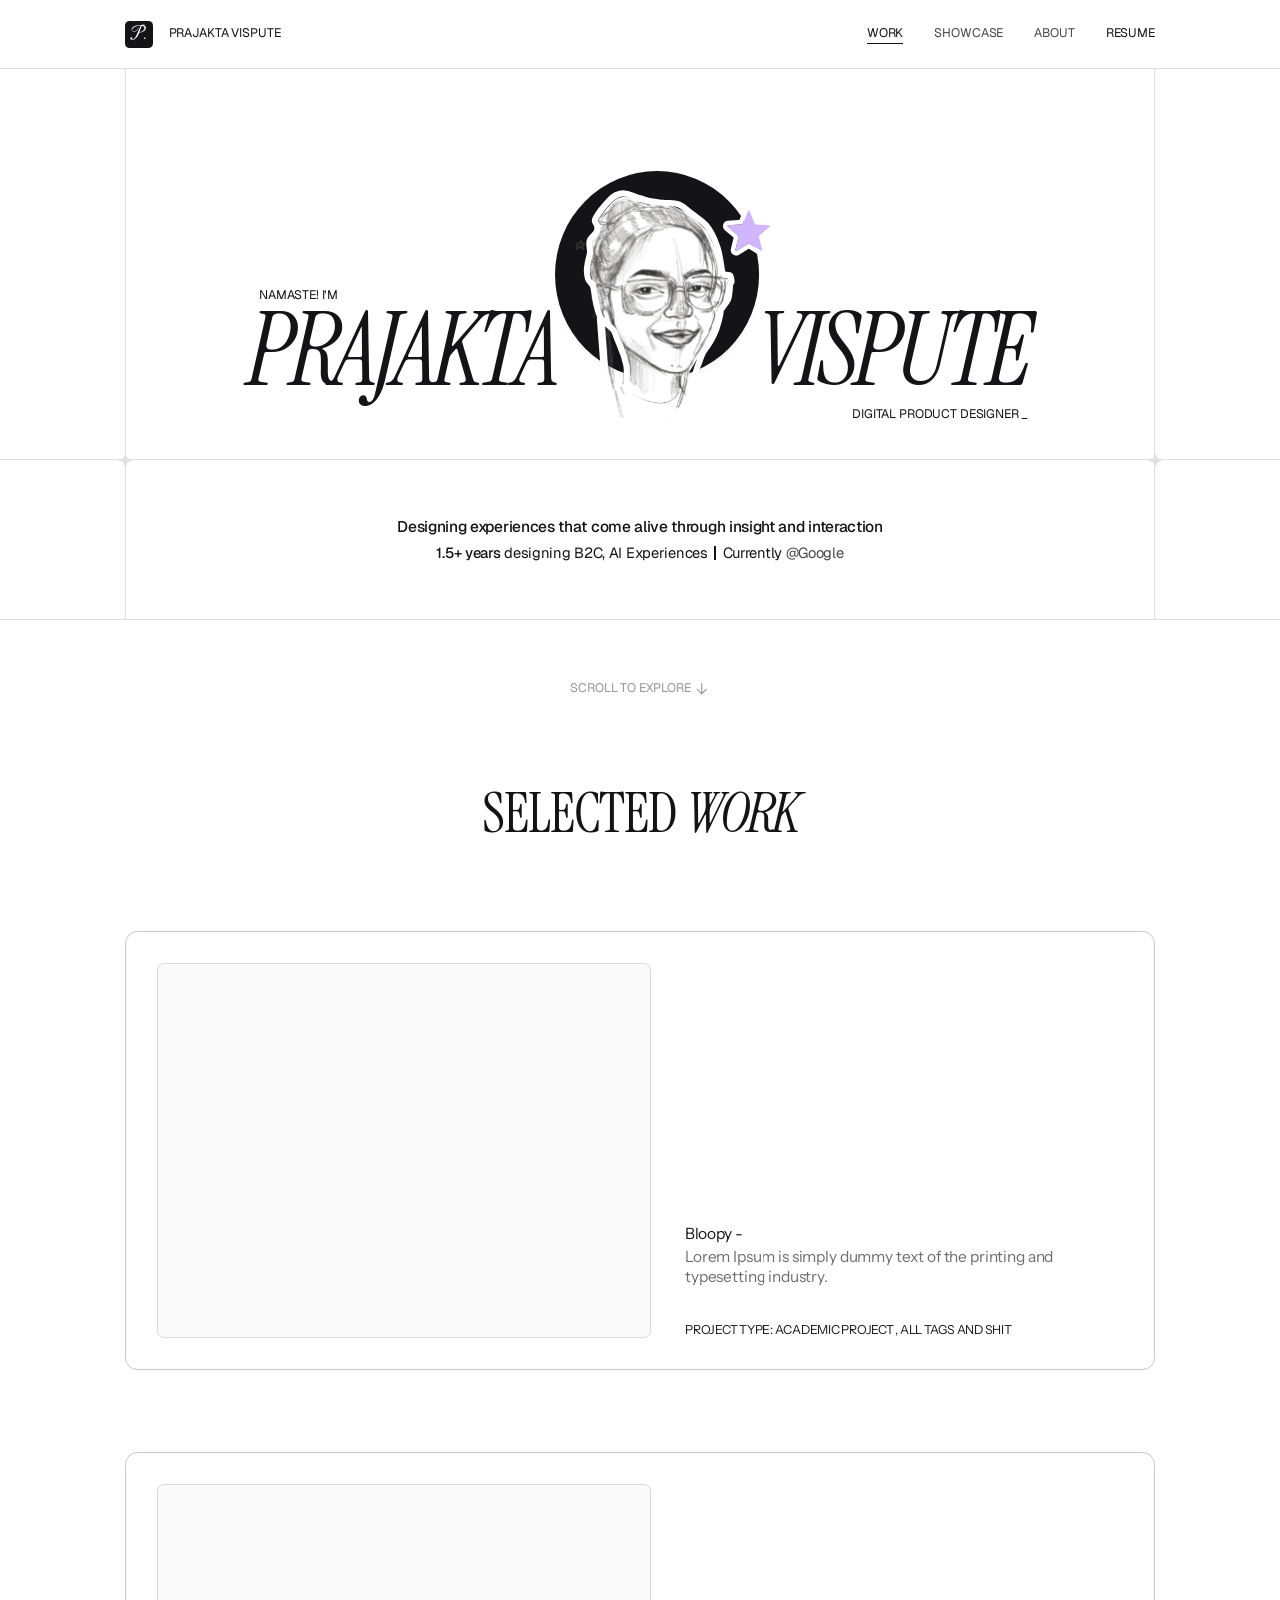
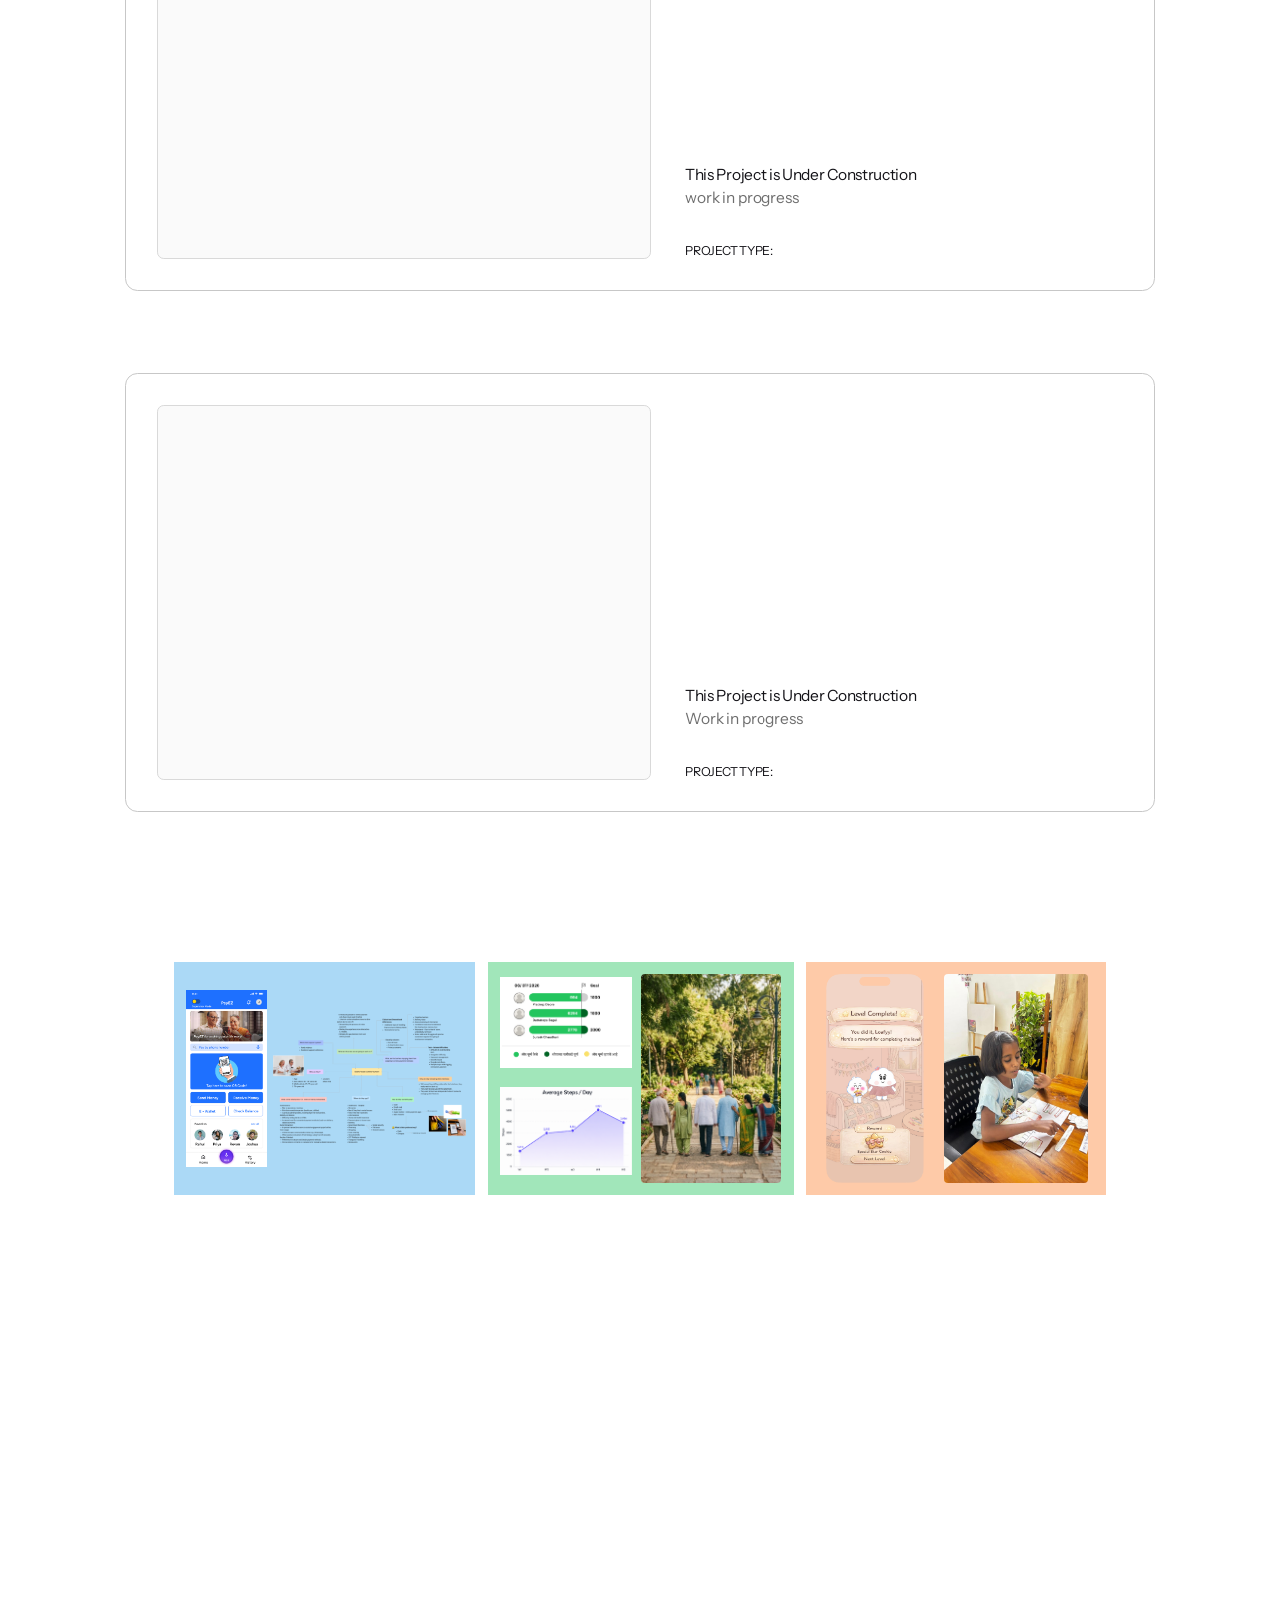
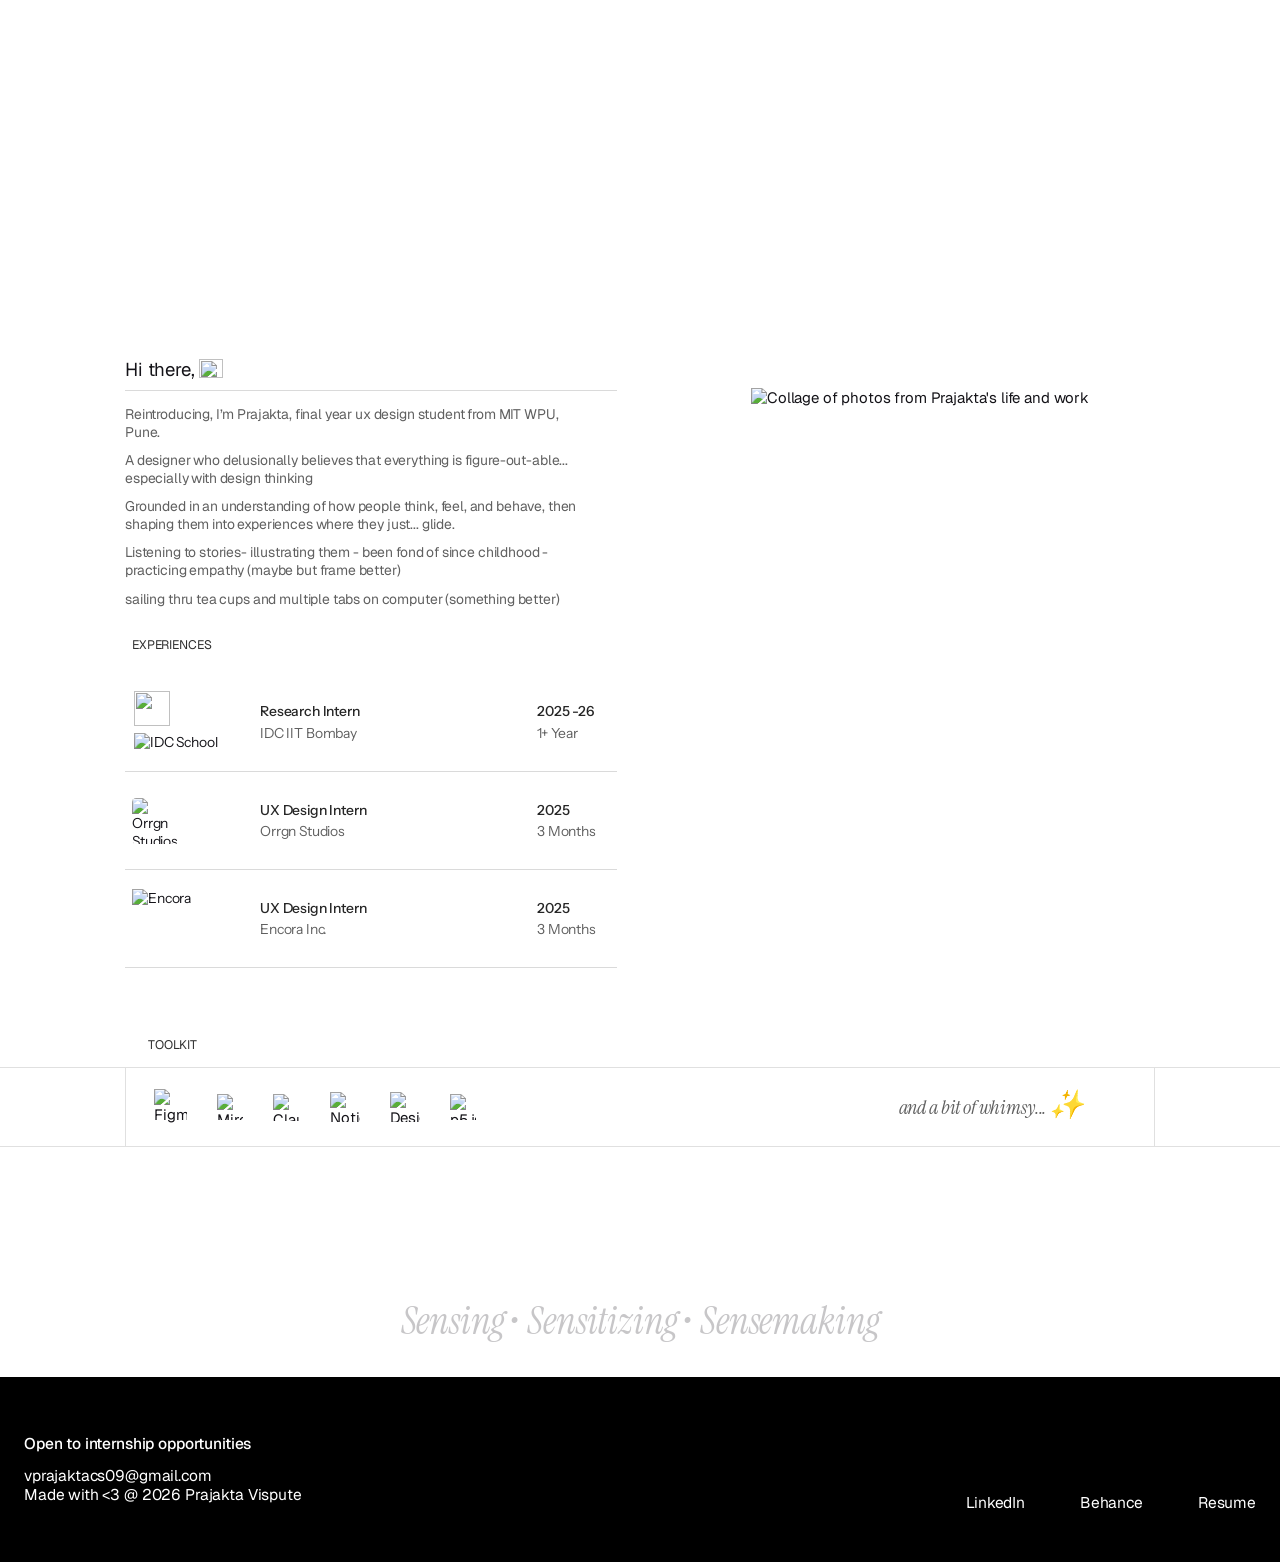
==== index.html @ 864d3bbc "Initial commit: portfolio site Co-Authored-By: Claude Opus 5.5 <noreply@anthropic.com>" ====
<!DOCTYPE html>
<html lang="en">
<head>
  <meta charset="UTF-8" />
  <meta name="viewport" content="width=device-width, initial-scale=1" />
  <title>Prajakta Vispute — Digital Product Designer</title>
  <meta name="description" content="Prajakta Vispute — digital product designer. Designing experiences that come alive through insight and interaction." />
  <link rel="preconnect" href="https://fonts.googleapis.com" />
  <link rel="preconnect" href="https://fonts.gstatic.com" crossorigin />
  <link href="https://fonts.googleapis.com/css2?family=Carattere&family=Geist:wght@400;500&family=Instrument+Sans:wght@400;500&family=Instrument+Serif:ital@0;1&family=Inter:wght@700&family=Newsreader:ital,wght@1,300&family=Outfit:wght@500&display=swap" rel="stylesheet" />
  <link rel="stylesheet" href="css/styles.css" />
</head>
<body>

  <!-- ========== NAVIGATION ========== -->
  <header class="nav">
    <div class="container nav__inner">
      <a href="#top" class="brand" aria-label="Prajakta Vispute — home">
        <span class="brand__logo">P.</span>
        <span class="brand__name">Prajakta Vispute</span>
      </a>
      <nav class="nav__links" aria-label="Primary">
        <a href="#work" class="nav__link is-active">Work</a>
        <a href="#showcase" class="nav__link">Showcase</a>
        <a href="#about" class="nav__link">About</a>
        <a href="https://drive.google.com/drive/folders/1hAsbrjrW87Lb0qt52RB3qjIFTZk93kbB" class="nav__link nav__link--strong" target="_blank" rel="noopener">Resume</a>
      </nav>
    </div>
  </header>

  <main id="top">

    <!-- ========== HERO ========== -->
    <section class="hero">
      <!-- Hover-to-paint side panels (flower pattern + pencil cursor) -->
      <svg class="svg-defs" width="0" height="0" aria-hidden="true" focusable="false">
        <defs>
          <pattern id="flower-pattern" width="92" height="120" patternUnits="userSpaceOnUse">
            <image href="assets/prajakta-flower.svg" x="20" y="4" width="52" height="52" />
            <image href="assets/prajakta-flower.svg" x="-26" y="64" width="52" height="52" />
            <image href="assets/prajakta-flower.svg" x="66" y="64" width="52" height="52" />
          </pattern>
        </defs>
      </svg>
      <div class="hero__side hero__side--l" aria-hidden="true"><span class="hero__fill"><svg class="hero__pattern"><rect width="100%" height="100%" fill="url(#flower-pattern)" /></svg></span></div>
      <div class="hero__side hero__side--r" aria-hidden="true"><span class="hero__fill"><svg class="hero__pattern"><rect width="100%" height="100%" fill="url(#flower-pattern)" /></svg></span></div>
      <div class="pencil-cursor" aria-hidden="true">
        <svg width="16" height="16" viewBox="0 0 24 24" fill="none" stroke="#fff" stroke-width="2" stroke-linecap="round" stroke-linejoin="round"><path d="M17 3a2.85 2.85 0 1 1 4 4L7.5 20.5 2 22l1.5-5.5Z"/><path d="m15 5 4 4"/></svg>
      </div>

      <div class="container hero__frame">
        <div class="hero__art" aria-label="Namaste! I'm Prajakta Vispute, Digital Product Designer">
          <p class="hero__hello">Namaste! I’m</p>
          <h1 class="hero__name hero__name--first">Prajakta</h1>
          <img class="hero__portrait" src="assets/Prajakta.svg" alt="Illustrated portrait of Prajakta" width="294" height="338" />
          <span class="hero__name hero__name--last" aria-hidden="true">Vispute</span>
          <p class="hero__role">Digital Product Designer <span class="caret">_</span></p>
        </div>
      </div>

      <div class="hero__band">
        <svg class="sparkle sparkle--l" width="15" height="15" viewBox="0 0 15 15" aria-hidden="true"><path d="M7.3526 0L9.43223 5.27297L14.7052 7.3526L9.43223 9.43223L7.3526 14.7052L5.27297 9.43223L0 7.3526L5.27297 5.27297L7.3526 0Z" fill="#E0E0E0"/></svg>
        <svg class="sparkle sparkle--r" width="15" height="15" viewBox="0 0 15 15" aria-hidden="true"><path d="M7.3526 0L9.43223 5.27297L14.7052 7.3526L9.43223 9.43223L7.3526 14.7052L5.27297 9.43223L0 7.3526L5.27297 5.27297L7.3526 0Z" fill="#E0E0E0"/></svg>
        <div class="container hero__band-inner">
          <p class="hero__tagline">Designing experiences that come alive through insight and interaction</p>
          <p class="hero__meta"><strong>1.5+ years</strong> designing B2C, AI Experiences <span class="hero__bar" aria-hidden="true"></span> Currently <span class="muted">@Google</span></p>
        </div>
      </div>

      <a href="#work" class="scroll-pill">
        Scroll to explore
        <svg width="16" height="16" viewBox="0 0 16 16" fill="none" aria-hidden="true"><path d="M7.73985 2.57989V12.8993M12.2546 8.38458L7.73985 12.8993L3.2251 8.38458" stroke="#979797" stroke-width="1.16" stroke-linecap="round" stroke-linejoin="round"/></svg>
      </a>
    </section>

    <!-- ========== SELECTED WORK ========== -->
    <section id="work" class="work">
      <div class="container">
        <h2 class="section-title reveal">Selected <em>Work</em></h2>

        <div class="projects">
          <article class="project reveal">
            <a href="#" class="project__link">
              <div class="project__thumb" aria-hidden="true"></div>
              <div class="project__info">
                <div>
                  <h3 class="project__title">Bloopy -</h3>
                  <p class="project__desc">Lorem Ipsum is simply dummy text of the printing and typesetting industry.</p>
                </div>
                <p class="project__type">Project type: Academic Project , all tags and shit</p>
              </div>
            </a>
          </article>

          <article class="project reveal">
            <a href="#" class="project__link">
              <div class="project__thumb" aria-hidden="true"></div>
              <div class="project__info">
                <div>
                  <h3 class="project__title">This Project is Under Construction</h3>
                  <p class="project__desc">work in progress</p>
                </div>
                <p class="project__type">Project type:</p>
              </div>
            </a>
          </article>

          <article class="project reveal">
            <a href="#" class="project__link">
              <div class="project__thumb" aria-hidden="true"></div>
              <div class="project__info">
                <div>
                  <h3 class="project__title">This Project is Under Construction</h3>
                  <p class="project__desc">Work in progress</p>
                </div>
                <p class="project__type">Project type:</p>
              </div>
            </a>
          </article>
        </div>
      </div>
    </section>

    <!-- ========== SHOWCASE / GALLERY ========== -->
    <section id="showcase" class="showcase">
      <div class="container container--narrow">
        <div class="gallery">
          <div class="gallery__row">
          <figure class="tile reveal" style="--w:301;aspect-ratio:301/233;background:rgb(171,217,246);" aria-label="PayEZ payments app and research map">
            <img class="fit" src="assets/figma/showcase/showcase-01-phone-mockup.png" alt="PayEZ app home screen" loading="lazy" style="left:4%;top:5%;width:27%;height:90%" />
            <img class="fit" src="assets/figma/showcase/showcase-01-flowchart.png" alt="Research map on elderly people and online payments" loading="lazy" style="left:33%;top:5%;width:64%;height:90%" />
          </figure>
          <figure class="tile reveal" style="--w:305.7;aspect-ratio:305.7/233;background:rgb(161,230,186);" aria-label="Health tracking app with step analytics">
            <img class="fit" src="assets/figma/showcase/showcase-02-chart-header.png" alt="Daily step goal leaderboard" loading="lazy" style="left:4%;top:5%;width:43%;height:42%" />
            <img class="fit" src="assets/figma/showcase/showcase-02-photo.png" alt="Average steps per day chart" loading="lazy" style="left:4%;top:50%;width:43%;height:45%" />
            <img class="cover" src="assets/figma/showcase/showcase-02-steps-chart.png" alt="Elderly people walking in a park" loading="lazy" style="left:50%;top:5%;width:46%;height:90%" />
          </figure>
          <figure class="tile reveal" style="--w:300.3;aspect-ratio:300.3/233;background:rgb(254,202,168);" aria-label="Children's learning game">
            <img class="fit" src="assets/figma/showcase/showcase-03-phone-mockup.png" alt="Level complete screen of the learning game" loading="lazy" style="left:5%;top:5%;width:36%;height:90%" />
            <img class="cover" src="assets/figma/showcase/showcase-03-kid-photo.png" alt="Child testing the game" loading="lazy" style="left:46%;top:5%;width:48%;height:90%" />
          </figure>
          </div>
          <div class="gallery__row">
          <figure class="tile reveal" style="--w:460.5;aspect-ratio:460.5/224.5;background:rgb(210,196,255);" aria-label="Desktop dashboard and research map">
            <img class="fit" src="assets/figma/showcase/showcase-04-imac-mockup.png" alt="Fuse project dashboard on a desktop" loading="lazy" style="left:3%;top:6%;width:46%;height:88%" />
            <img class="fit" src="assets/figma/showcase/showcase-04-research-map.png" alt="Stakeholder and tools map" loading="lazy" style="left:51%;top:4%;width:46%;height:92%" />
          </figure>
          <figure class="tile reveal" style="--w:458.2;aspect-ratio:458.2/224.5;background:rgb(161,225,229);" aria-label="Loan calculator app and user flow">
            <img class="fit" src="assets/figma/showcase/showcase-05-loan-calculator.png" alt="Loan calculator screen" loading="lazy" style="left:4%;top:6%;width:21%;height:88%" />
            <img class="fit" src="assets/figma/showcase/showcase-05-loan-dues.png" alt="Dues screen" loading="lazy" style="left:25%;top:6%;width:21%;height:88%" />
            <img class="fit" src="assets/figma/showcase/showcase-05-loan-flow.png" alt="Self help group stakeholder flow" loading="lazy" style="left:48%;top:4%;width:49%;height:92%" />
          </figure>
          </div>
          <div class="gallery__row">
          <figure class="tile reveal" style="--w:233.7;aspect-ratio:233.7/233;background:rgb(255,194,202);" aria-label="Circle of fifths visualisation">
            <img class="cover" src="assets/figma/showcase/showcase-06-chord-wheel-b.png" alt="Circle of fifths, minor progression" loading="lazy" style="left:6%;top:6%;width:44%;height:88%;object-position:left center" />
            <img class="cover" src="assets/figma/showcase/showcase-06-chord-wheel-a.png" alt="Circle of fifths, major progression" loading="lazy" style="left:50%;top:6%;width:44%;height:88%;object-position:right center" />
          </figure>
          <figure class="tile reveal" style="--w:370.7;aspect-ratio:370.7/233;background:rgb(255,228,147);" aria-label="Arduino tic-tac-toe circuit">
            <img class="fit" src="assets/figma/showcase/showcase-07-arduino.png" alt="Arduino tic-tac-toe circuit with serial monitor" loading="lazy" style="left:6%;top:5%;width:88%;height:90%" />
          </figure>
          <figure class="tile reveal" style="--w:302;aspect-ratio:302/233;background:rgb(214,200,245);" aria-label="Pet translator app illustration">
            <img class="fit" src="assets/figma/showcase/showcase-08-meow.png" alt="Cartoon cat and dog holding meow and woof signs" loading="lazy" style="left:0;top:6%;width:100%;height:94%" />
            <img class="fit" src="assets/figma/showcase/showcase-08-phone-mockup.png" alt="Translator app screen" loading="lazy" style="left:37%;top:5%;width:26%;height:90%" />
          </figure>
          </div>
        </div>
        <p class="craft reveal">Craftmaxxxing!</p>
      </div>
    </section>

    <!-- ========== ABOUT ========== -->
    <section id="about" class="about">
      <div class="container about__grid">
        <div class="about__text">
          <h2 class="about__hi">Hi there, <img src="assets/WwGy7hjpI08xrXxCbcg5OAUA.png" alt="" width="24" height="19" /></h2>
          <p>Reintroducing, I’m Prajakta, final year ux design student from MIT WPU, Pune.</p>
          <p>A designer who delusionally believes that everything is figure-out-able... especially with design thinking</p>
          <p>Grounded in an understanding of how people think, feel, and behave, then shaping them into experiences where they just... glide.</p>
          <p>Listening to stories- illustrating them - been fond of since childhood - practicing empathy (maybe but frame better)</p>
          <p>sailing thru tea cups and multiple tabs on computer (something better)</p>

          <div class="experience">
            <h3 class="label">Experiences</h3>
            <ul class="experience__list">
              <li class="exp">
                <div class="exp__logo exp__logo--idc">
                  <img src="assets/zTvnO955e8CSQMFdA6dYnVYG9E.png" alt="" width="36" height="35" />
                  <img src="assets/rZK2uNwIMNsgOl9ZLRvT0wwHR4.png" alt="IDC School of Design" width="92" height="21" />
                </div>
                <div class="exp__role"><strong>Research Intern</strong><span>IDC IIT Bombay</span></div>
                <div class="exp__time"><strong>2025 -26</strong><span>1+ Year</span></div>
              </li>
              <li class="exp">
                <div class="exp__logo"><img src="assets/B0II6WoDOQ4mOUCmckrEvBL1o0.png" alt="Orrgn Studios" width="47" height="46" style="border-radius:4.3px" /></div>
                <div class="exp__role"><strong>UX Design Intern</strong><span>Orrgn Studios</span></div>
                <div class="exp__time"><strong>2025</strong><span>3 Months</span></div>
              </li>
              <li class="exp">
                <div class="exp__logo"><img src="assets/1rKR9wmkw0F3KlqSFoWdZVVZ4.png" alt="Encora" width="60" height="60" /></div>
                <div class="exp__role"><strong>UX Design Intern</strong><span>Encora Inc.</span></div>
                <div class="exp__time"><strong>2025</strong><span>3 Months</span></div>
              </li>
            </ul>
          </div>
        </div>

        <figure class="about__photos reveal">
          <img src="assets/WqI40huHm8194N18P4imWmY0.png" alt="Collage of photos from Prajakta's life and work" width="404" height="559" loading="lazy" />
        </figure>
      </div>
    </section>

    <!-- ========== TOOLKIT ========== -->
    <section class="toolkit">
      <div class="container"><h3 class="label">Toolkit</h3></div>
      <div class="toolkit__band">
        <div class="container toolkit__inner">
          <ul class="toolkit__icons" aria-label="Tools I use">
            <li><img src="assets/SkveVB9NUrFjxCX0FvDr76MJs.png" alt="Figma" width="33" height="36" /></li>
            <li><img src="assets/Ir5IbBXKHeh6aQkR9bTMpMPTiU.png" alt="Miro" width="26" height="26" /></li>
            <li><img src="assets/jsLKtQqe57KBaXWlmWca3wvQs.png" alt="Claude" width="27" height="27" /></li>
            <li><img src="assets/ax3ClV96DrHzcLIM9TYnvB0vvw.png" alt="Notion" width="30" height="30" /></li>
            <li><img src="assets/KmD7cS7yC5WOLmhVPVLh5tFuHOs.png" alt="Design tool" width="30" height="30" /></li>
            <li><img src="assets/3omdKjNq9x17QUxcBe7PbRpg1U.png" alt="p5.js" width="26" height="26" /></li>
          </ul>
          <p class="whimsy">and a bit of whimsy... <span>✨</span></p>
        </div>
      </div>
    </section>

    <p class="motto reveal">Sensing • Sensitizing • Sensemaking</p>
  </main>

  <!-- ========== FOOTER ========== -->
  <footer class="footer">
    <div class="footer__inner">
      <div>
        <p class="footer__cta">Open to internship opportunities</p>
        <p class="footer__small"><a href="mailto:vprajaktacs09@gmail.com">vprajaktacs09@gmail.com</a><br />Made with &lt;3 @ 2026 Prajakta Vispute</p>
      </div>
      <nav class="footer__links" aria-label="Social">
        <a href="#" target="_blank" rel="noopener">LinkedIn</a>
        <a href="#" target="_blank" rel="noopener">Behance</a>
        <a href="https://drive.google.com/drive/folders/1hAsbrjrW87Lb0qt52RB3qjIFTZk93kbB" target="_blank" rel="noopener">Resume</a>
      </nav>
    </div>
  </footer>

  <script src="js/main.js"></script>
</body>
</html>
---- css/styles.css ----
/* ==========================================================================
   Prajakta Vispute — Portfolio
   Migrated from Framer. Plain HTML + CSS, no build step.
   ========================================================================== */

:root {
  /* Colour */
  --ink: #141318;
  --ink-2: #262626;
  --gray: #494949;
  --body: #606060;
  --muted: #979797;
  --line: #e0e0e0;
  --line-soft: rgba(197, 197, 197, 0.63);
  --card-border: #c7c7c7;
  --thumb-border: #d9d9d9;
  --lavender: rgba(208, 181, 255, 0.45);
  --bg: #ffffff;

  /* Type */
  --serif: "Instrument Serif", Georgia, serif;
  --sans: "Geist", system-ui, -apple-system, "Segoe UI", sans-serif;
  --sans-alt: "Instrument Sans", var(--sans);
  --script: "Carattere", cursive;

  /* Layout */
  --content: 1030px;
  --nav-h: 69px;
  --gutter: 24px;
  --ease: cubic-bezier(0.22, 1, 0.36, 1);
}

*,
*::before,
*::after { box-sizing: border-box; }

html { scroll-behavior: smooth; scroll-padding-top: calc(var(--nav-h) + 16px); }

body {
  margin: 0;
  background: var(--bg);
  color: var(--ink);
  font-family: var(--sans);
  font-size: 15px;
  line-height: 1.3;
  letter-spacing: -0.01em;
  -webkit-font-smoothing: antialiased;
  overflow-x: hidden;
}

img { display: block; max-width: 100%; }
a { color: inherit; }
h1, h2, h3, p, figure, ul { margin: 0; padding: 0; }
ul { list-style: none; }

.container {
  width: min(var(--content), 100% - 2 * var(--gutter));
  margin-inline: auto;
}
.container--narrow { width: min(932px, 100% - 2 * var(--gutter)); }

.label {
  font: 400 12.4px/1.24 var(--sans);
  text-transform: uppercase;
  color: #303030;
}
.muted { color: var(--gray); }

/* ---------- Navigation ---------- */
.nav {
  position: fixed;
  inset: 0 0 auto 0;
  z-index: 50;
  height: var(--nav-h);
  background: rgba(255, 255, 255, 0.92);
  backdrop-filter: blur(10px);
  border-bottom: 0.77px solid var(--line);
}
.nav__inner {
  height: 100%;
  display: flex;
  align-items: center;
  justify-content: space-between;
}
.brand {
  display: flex;
  align-items: center;
  gap: 15.5px;
  text-decoration: none;
}
.brand__logo {
  display: grid;
  place-items: center;
  width: 28px;
  height: 27px;
  border-radius: 4.6px;
  background: var(--ink);
  color: #fff;
  font: 400 18.6px/1 var(--script);
  padding-top: 2px;
  transition: transform 0.4s var(--ease);
}
.brand:hover .brand__logo { transform: rotate(-8deg) scale(1.05); }
.brand__name,
.nav__link {
  font: 400 12.4px/1.24 var(--sans);
  text-transform: uppercase;
  letter-spacing: -0.01em;
}
.nav__links { display: flex; gap: 31px; }
.nav__link {
  position: relative;
  color: var(--gray);
  text-decoration: none;
  transition: color 0.2s;
}
.nav__link::after {
  content: "";
  position: absolute;
  left: 0;
  right: 0;
  bottom: -2px;
  height: 1px;
  background: currentColor;
  transform: scaleX(0);
  transform-origin: left;
  transition: transform 0.35s var(--ease);
}
.nav__link:hover,
.nav__link.is-active,
.nav__link--strong { color: var(--ink); }
.nav__link:hover::after,
.nav__link.is-active::after { transform: scaleX(1); }

/* ---------- Hero ---------- */
.hero {
  position: relative;
  padding-top: var(--nav-h);
}
.hero__frame {
  position: relative;
  height: 390px;
  display: grid;
  place-items: center;
  border-inline: 0.77px solid var(--line);
}
.hero__art {
  /* The whole name + portrait lockup scales as one unit */
  container-type: inline-size;
  position: relative;
  width: min(787px, 100%);
  aspect-ratio: 787 / 262;
  margin-top: 70px;
}
.hero__art > * { position: absolute; margin: 0; }
.hero__hello,
.hero__role {
  font: 400 max(10px, 1.573cqw)/1.31 var(--sans);
  text-transform: uppercase;
  white-space: nowrap;
}
.hero__hello { left: 1.52%; top: 45.4%; }
.hero__role { right: 0.72%; top: 91.0%; }
.hero__name {
  font: italic 400 12.736cqw/1.29 var(--serif);
  text-transform: uppercase;
  letter-spacing: -0.04em;
  white-space: nowrap;
}
.hero__name--first { left: 0; top: 45.2%; }
.hero__name--last { left: 64.7%; top: 45.2%; letter-spacing: -0.045em; }
.hero__portrait {
  left: 38.75%;
  top: 0;
  width: 28.34%;
  height: 100%;
  object-fit: contain;
  transition: transform 0.6s var(--ease);
}
.hero__art:hover .hero__portrait { transform: rotate(-2deg) scale(1.02); }
.caret { animation: blink 1.1s steps(1) infinite; }
@keyframes blink { 50% { opacity: 0; } }

/* ---------- Hero side panels: hover to paint ---------- */
.hero__side {
  position: absolute;
  top: var(--nav-h);
  height: 390px; /* matches .hero__frame */
  width: calc((100% - min(var(--content), 100% - 2 * var(--gutter))) / 2);
  overflow: hidden;
  cursor: none;
  z-index: 1;
}
.hero__side--l { left: 0; }
.hero__side--r { right: 0; }
.hero__fill {
  --x: 50%;
  --y: 50%;
  position: absolute;
  inset: 0;
  background-color: #ff6b00;
  clip-path: circle(0% at var(--x) var(--y));
  transition: clip-path 0.7s var(--ease);
}
.hero__side.is-on .hero__fill { clip-path: circle(150% at var(--x) var(--y)); }

/* Flower tile lives in assets/prajakta-flower.svg, repeated via #flower-pattern */
.svg-defs { position: absolute; width: 0; height: 0; overflow: hidden; }
.hero__pattern {
  position: absolute;
  left: -92px;
  top: -120px;
  width: calc(100% + 92px);
  height: calc(100% + 120px);
}
.hero__side.is-on .hero__pattern { animation: drift 6s linear infinite; }
@keyframes drift { to { transform: translate(92px, 120px); } }

.pencil-cursor {
  position: fixed;
  left: 0;
  top: 0;
  z-index: 60;
  width: 36px;
  height: 36px;
  margin: -18px 0 0 -18px;
  display: grid;
  place-items: center;
  border-radius: 50%;
  background: #3a2d2a;
  box-shadow: 0 2px 8px rgba(0, 0, 0, 0.2);
  pointer-events: none;
  transform: translate(var(--cx, -100px), var(--cy, -100px));
  scale: 0;
  transition: scale 0.25s var(--ease);
}
.pencil-cursor.is-on { scale: 1; }

@media (hover: none), (max-width: 640px) {
  .hero__side, .pencil-cursor { display: none; }
}

.hero__band {
  position: relative;
  border-top: 0.77px solid var(--line);
  border-bottom: 0.77px solid var(--line);
}
.hero__band-inner {
  min-height: 159px;
  padding: 0 16px;
  border-inline: 0.77px solid var(--line);
  display: flex;
  flex-direction: column;
  align-items: center;
  justify-content: center;
  gap: 6px;
  text-align: center;
}
.sparkle {
  position: absolute;
  top: -7.5px;
  z-index: 2;
}
.sparkle--l { left: calc(50% - min(var(--content), 100% - 2 * var(--gutter)) / 2 - 7.5px); }
.sparkle--r { left: calc(50% + min(var(--content), 100% - 2 * var(--gutter)) / 2 - 7.5px); }
.hero__tagline {
  font: 500 15.5px/1.3 var(--sans);
  letter-spacing: -0.02em;
  text-wrap: balance;
}
.hero__meta {
  font: 400 14.7px/1.31 var(--sans);
  letter-spacing: -0.02em;
}
.hero__meta strong { font-weight: 500; }
.hero__bar {
  display: inline-block;
  width: 1.5px;
  height: 14px;
  margin: 0 3px;
  vertical-align: -2px;
  background: var(--ink);
}

.scroll-pill {
  position: relative;
  display: flex;
  width: max-content;
  align-items: center;
  gap: 3px;
  margin: 52px auto 0;
  padding: 9px;
  border-radius: 22px;
  font: 400 12.4px/1.24 var(--sans);
  text-transform: uppercase;
  color: var(--muted);
  text-decoration: none;
}
.scroll-pill svg { animation: nudge 1.8s var(--ease) infinite; }
@keyframes nudge { 50% { transform: translateY(3px); } }

/* ---------- Selected work ---------- */
.work { padding: 60px 0 40px; }
.section-title {
  margin-bottom: 70px;
  text-align: center;
  font: 400 56px/1.7 var(--serif);
  text-transform: uppercase;
  letter-spacing: -1.1px;
}
.section-title em { letter-spacing: -0.04em; }

.projects { display: grid; gap: 82px; }
.project {
  border: 0.77px solid var(--card-border);
  border-radius: 12.4px;
  transition: box-shadow 0.4s var(--ease), transform 0.4s var(--ease);
}
.project:hover {
  transform: translateY(-4px);
  box-shadow: 0 1px 2px rgba(0, 0, 0, 0.06), 0 8px 24px rgba(0, 0, 0, 0.06);
}
.project__link {
  display: flex;
  align-items: flex-end;
  gap: 34px;
  padding: 31px 34px 31px 31px;
  text-decoration: none;
}
.project__thumb {
  flex: 0 0 auto;
  width: min(494px, 52%);
  aspect-ratio: 494 / 375;
  border: 0.85px solid var(--thumb-border);
  border-radius: 6.8px;
  background: #fafafa center / cover no-repeat;
}
.project__info {
  flex: 1;
  display: flex;
  flex-direction: column;
  gap: 35px;
  font-family: var(--sans-alt);
}
.project__title { font: 400 15.5px/1.2 var(--sans-alt); letter-spacing: -0.02em; }
.project__desc { margin-top: 3px; font-size: 15.5px; color: rgba(0, 0, 0, 0.57); }
.project__type { font-size: 12.4px; text-transform: uppercase; letter-spacing: -0.02em; }

/* ---------- Showcase gallery ---------- */
.showcase { padding: 110px 0 60px; }
.gallery { display: grid; gap: 12px; }
.gallery__row { display: flex; gap: 12.5px; }
.tile {
  container-type: inline-size;
  position: relative;
  flex: var(--w) 1 0;
  min-width: 0;
  overflow: hidden;
  transition: transform 0.5s var(--ease);
}
.tile > * { position: absolute; }
.tile img { object-fit: fill; max-width: none; }
.tile img.fit { object-fit: contain; }
.tile img.cover { object-fit: cover; border-radius: 4px; }
.tile__micro { white-space: nowrap; }
.tile:hover { transform: scale(1.015); }

.craft {
  margin-top: 26px;
  text-align: center;
  font: italic 400 42px/1.3 var(--serif);
  letter-spacing: 0.01em;
  color: var(--lavender);
}

/* ---------- About ---------- */
.about { padding: 140px 0 70px; }
.about__grid {
  display: grid;
  grid-template-columns: minmax(0, 492px) minmax(0, 404px);
  justify-content: space-between;
  gap: 48px;
  align-items: start;
}
.about__hi {
  display: flex;
  align-items: center;
  gap: 4px;
  margin-bottom: 14px;
  padding-bottom: 10px;
  border-bottom: 0.77px solid var(--line-soft);
  font: 400 18.6px/1.2 var(--sans);
}
.about__text p {
  max-width: 468px;
  margin-bottom: 10px;
  font-size: 13.9px;
  line-height: 1.3;
  color: var(--body);
}
.about__photos { margin-top: 30px; }
.about__photos img { width: 100%; height: auto; }

.experience { margin-top: 30px; }
.experience .label { padding-left: 7px; margin-bottom: 20px; }
.experience__list { border-bottom: 0.77px solid var(--line-soft); }
.exp {
  display: grid;
  grid-template-columns: 120px 1fr auto;
  align-items: center;
  gap: 8px;
  min-height: 98px;
  padding: 10px 20px 10px 7px;
  font-family: var(--sans-alt);
  font-size: 13.9px;
}
.exp + .exp { border-top: 0.77px solid var(--line-soft); }
.exp strong { display: block; font-weight: 500; color: var(--ink-2); }
.exp span { display: block; margin-top: 3px; color: var(--body); }
.exp__time { min-width: 60px; }
.exp__logo--idc { display: grid; gap: 7px; padding-left: 2px; }

/* ---------- Toolkit ---------- */
.toolkit { padding-top: 0; }
.toolkit .label { padding-left: 23px; margin-bottom: 14px; }
.toolkit__band {
  border-top: 0.77px solid var(--line);
  border-bottom: 0.77px solid var(--line);
}
.toolkit__inner {
  min-height: 78px;
  display: flex;
  align-items: center;
  justify-content: space-between;
  gap: 24px;
  padding: 0 70px 0 28px;
  border-inline: 0.77px solid var(--line);
}
.toolkit__icons { display: flex; align-items: center; gap: 30px; }
.toolkit__icons img { transition: transform 0.35s var(--ease); }
.toolkit__icons img:hover { transform: translateY(-3px) rotate(-6deg); }
.whimsy {
  font: italic 400 20px/1.15 var(--serif);
  color: var(--body);
  white-space: nowrap;
}
.whimsy span { font: italic 300 28px/1 "Newsreader", serif; }

.motto {
  padding: 150px 16px 30px;
  text-align: center;
  font: italic 400 38px/1.3 var(--serif);
  color: rgba(47, 46, 51, 0.27);
}

/* ---------- Footer ---------- */
.footer { background: #000; color: #fff; }
.footer__inner {
  width: min(1245px, 100% - 2 * var(--gutter));
  min-height: 185px;
  margin-inline: auto;
  display: flex;
  align-items: center;
  justify-content: space-between;
  gap: 24px;
}
.footer__cta { font: 500 15.5px/1.24 var(--sans); }
.footer__small { margin-top: 13px; font-size: 15.5px; line-height: 1.24; }
.footer a { text-decoration: none; }
.footer__links { display: flex; gap: 55px; align-self: flex-end; margin-bottom: 49px; font-size: 15.5px; }
.footer__links a { position: relative; }
.footer__links a::after {
  content: "";
  position: absolute;
  left: 0; right: 0; bottom: -2px;
  height: 1px;
  background: #fff;
  transform: scaleX(0);
  transform-origin: left;
  transition: transform 0.35s var(--ease);
}
.footer__links a:hover::after { transform: scaleX(1); }

/* ---------- Reveal on scroll ---------- */
.reveal { opacity: 0; transform: translateY(24px); transition: opacity 0.8s var(--ease), transform 0.8s var(--ease); }
.reveal.is-visible { opacity: 1; transform: none; }
.tile.reveal.is-visible:hover { transform: scale(1.015); }
.project.reveal.is-visible:hover { transform: translateY(-4px); }

/* ---------- Responsive ---------- */
@media (max-width: 900px) {
  .project__link { flex-direction: column; align-items: stretch; gap: 24px; padding: 20px; }
  .project__thumb { width: 100%; }
  .about__grid { grid-template-columns: 1fr; }
  .about__photos { max-width: 404px; }
  .toolkit__inner { padding: 16px 20px; flex-wrap: wrap; }
}

@media (max-width: 640px) {
  :root { --gutter: 16px; }
  .nav__links { gap: 16px; }
  .brand__name { display: none; }
  .hero__frame { height: auto; padding: 48px 0 40px; }
  .hero__art { margin-top: 0; }
  .hero__hello { transform: translateY(-110%); }
  .hero__role { transform: translateY(40%); }
  .hero__bar { display: none; }
  .section-title { font-size: 40px; margin-bottom: 40px; }
  .projects { gap: 40px; }
  .gallery__row { flex-direction: column; }
  .tile { flex: none; width: 100%; }
  .craft { font-size: 32px; }
  .about { padding-top: 90px; }
  .exp { grid-template-columns: 72px 1fr auto; padding-right: 4px; }
  .exp__logo img { max-width: 64px; height: auto; }
  .toolkit__icons { gap: 20px; flex-wrap: wrap; }
  .motto { font-size: 26px; padding-top: 90px; }
  .footer__inner { flex-direction: column; align-items: flex-start; justify-content: center; padding: 40px 0; }
  .footer__links { align-self: flex-start; margin: 0; gap: 28px; }
}

@media (prefers-reduced-motion: reduce) {
  html { scroll-behavior: auto; }
  *, *::before, *::after { animation: none !important; transition: none !important; }
  .reveal { opacity: 1; transform: none; }
}
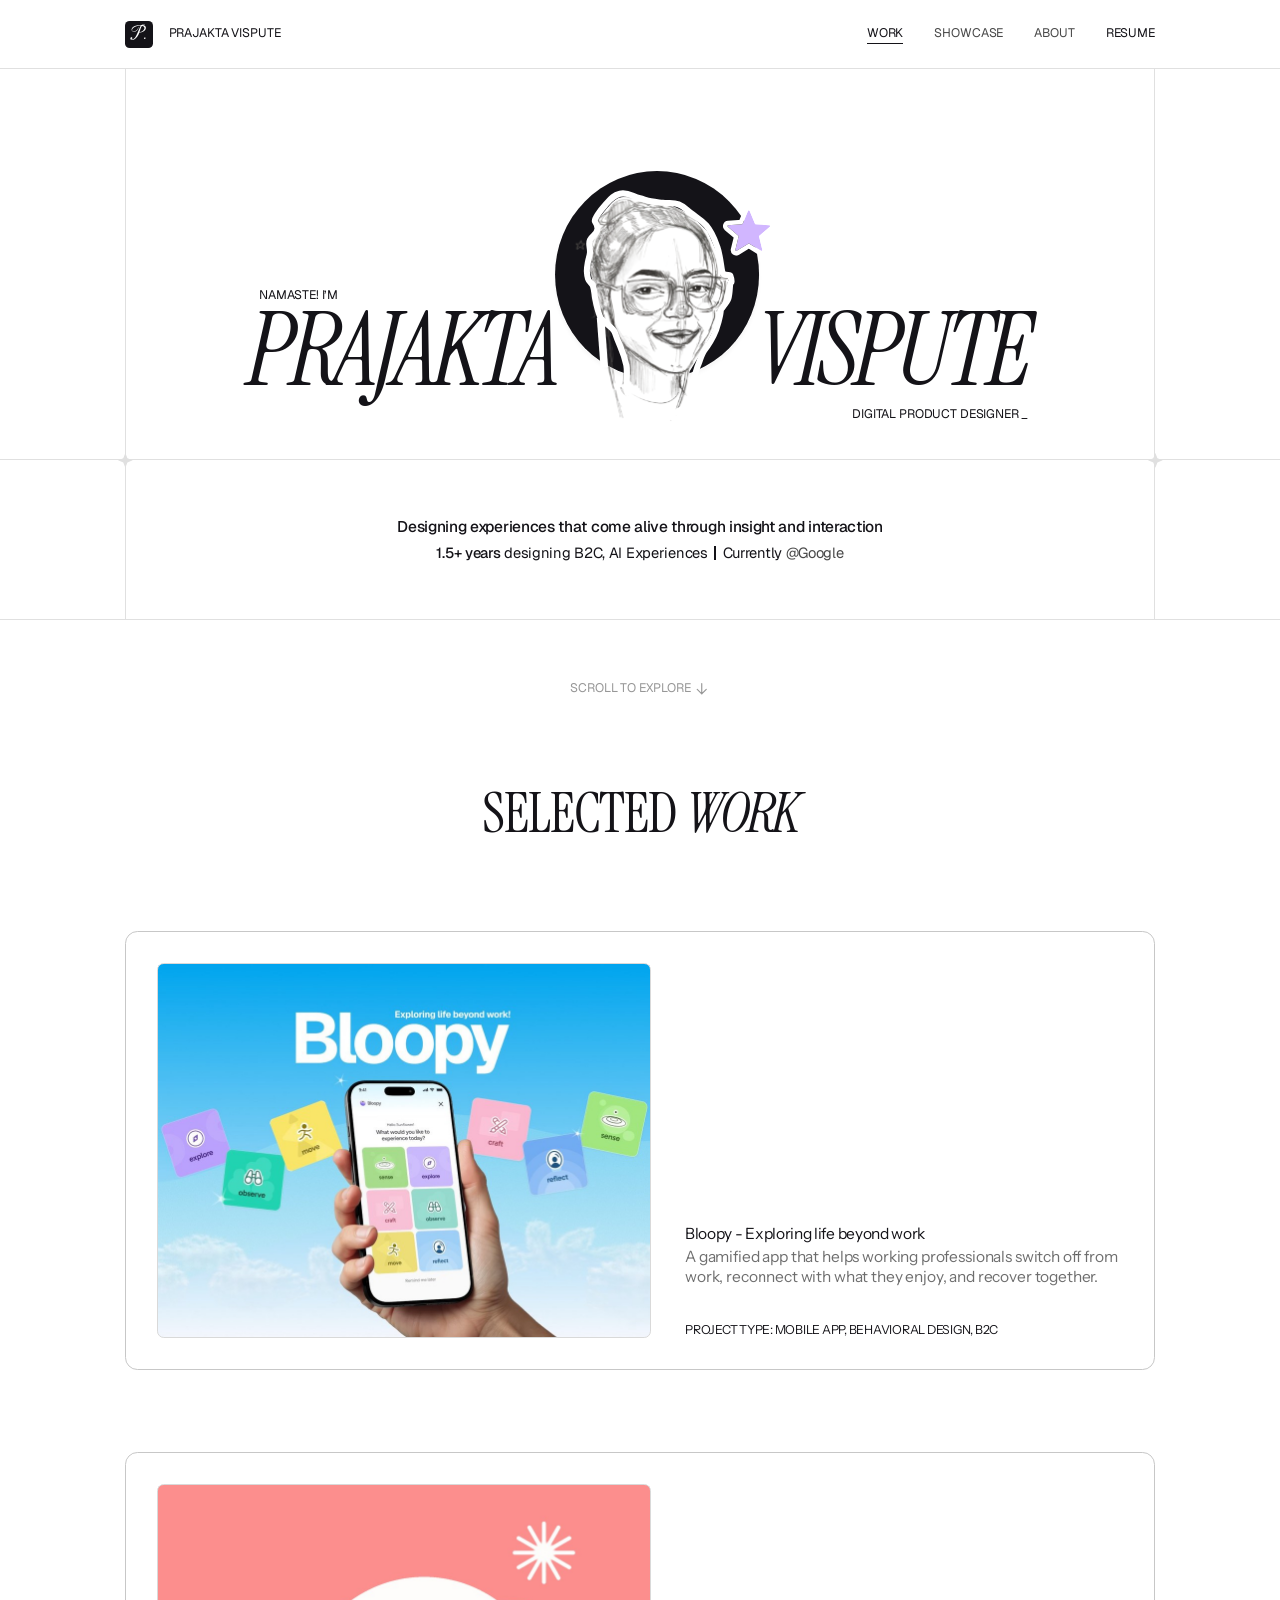
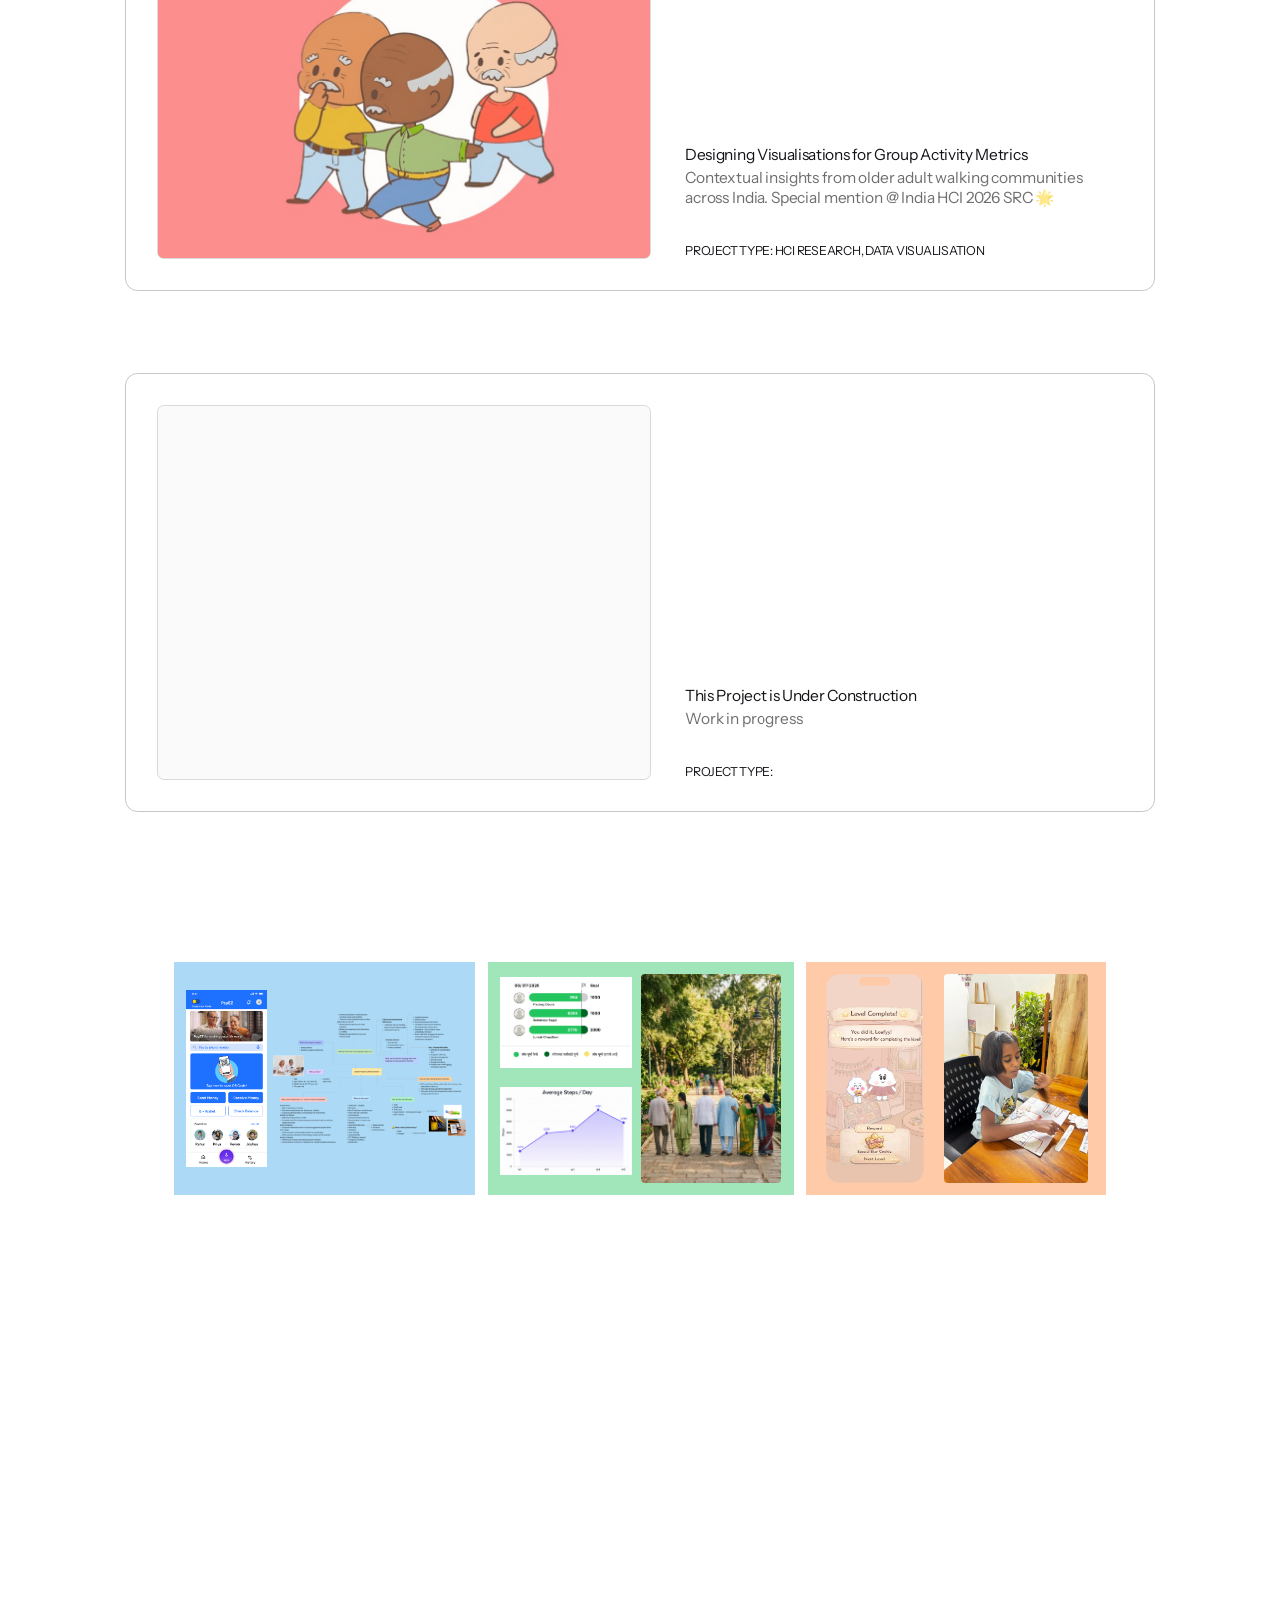
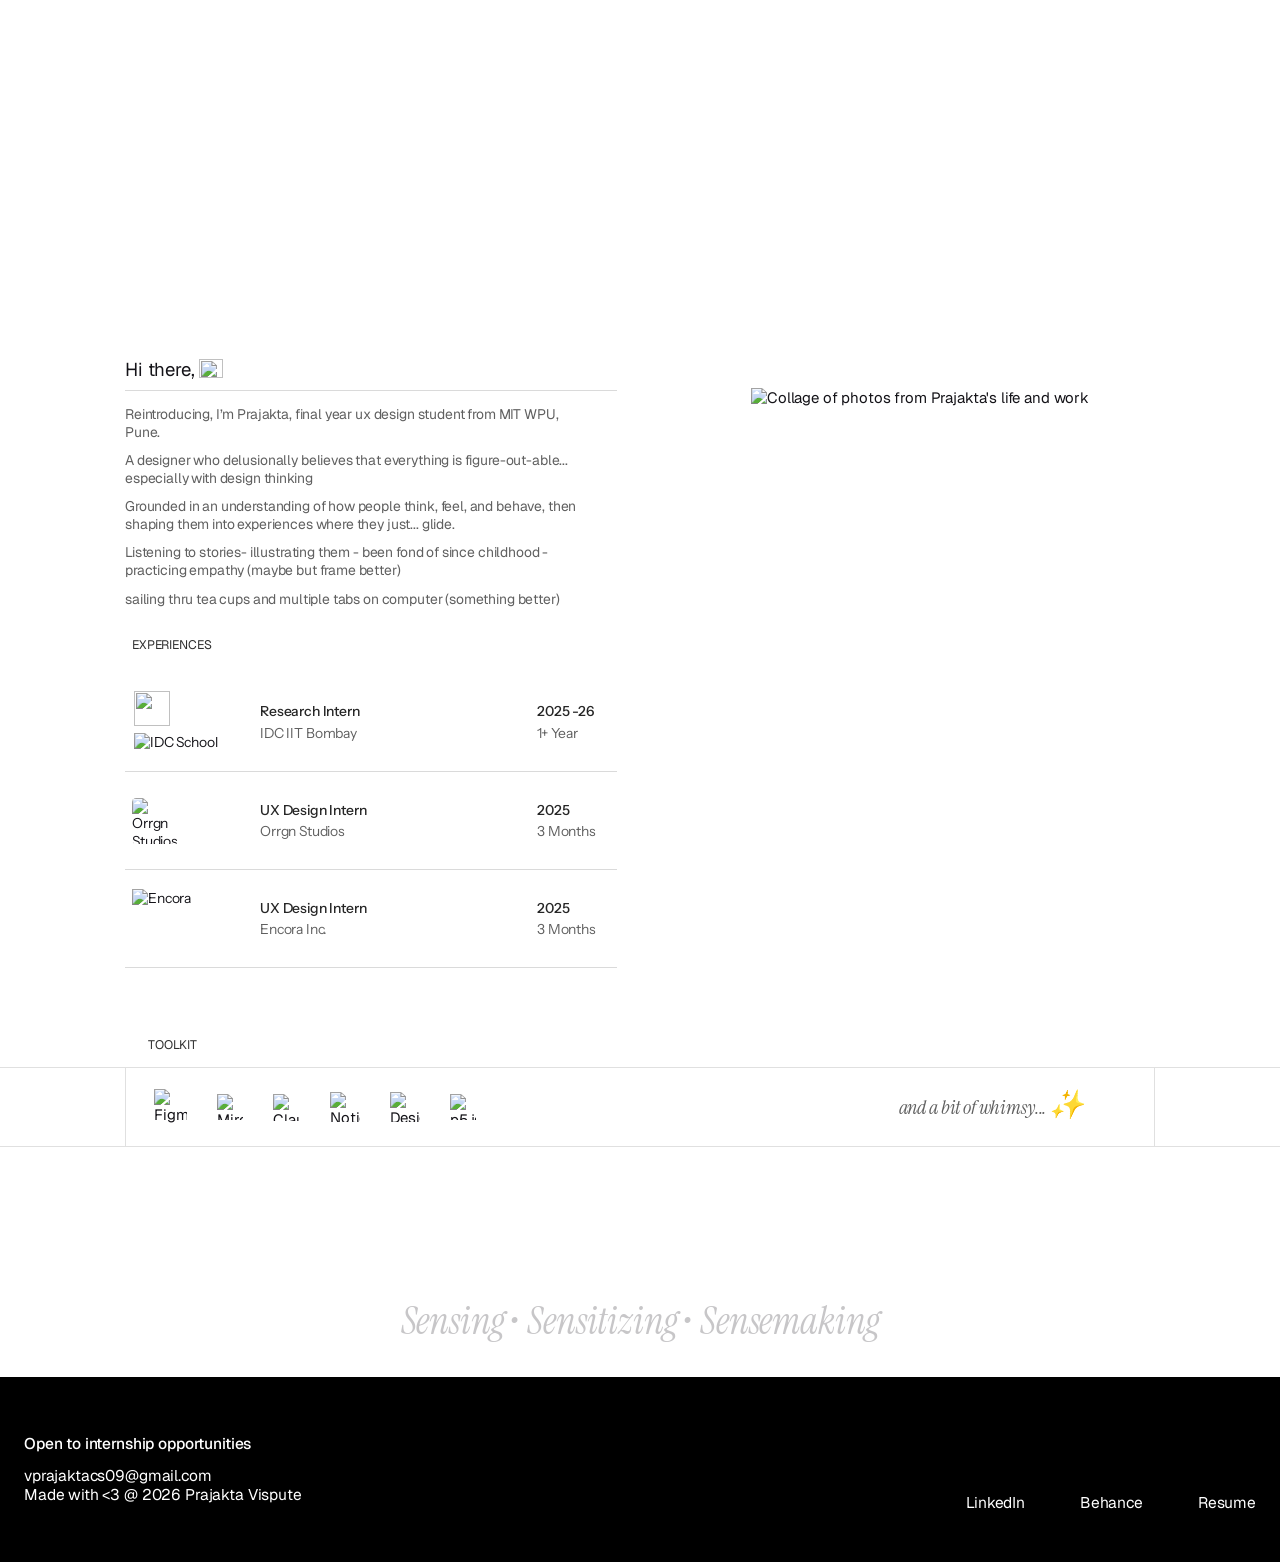
==== commit e7ebfb5f: "before the kg project" ====
--- a/index.html
+++ b/index.html
@@ -80,27 +80,27 @@
 
         <div class="projects">
           <article class="project reveal">
-            <a href="#" class="project__link">
-              <div class="project__thumb" aria-hidden="true"></div>
+            <a href="case-study-bloopy.html" class="project__link">
+              <div class="project__thumb" style="background-image:url('assets/case-studies/bloopy/thumb.jpg')" role="img" aria-label="Bloopy app on a phone, surrounded by activity tiles"></div>
               <div class="project__info">
                 <div>
-                  <h3 class="project__title">Bloopy -</h3>
-                  <p class="project__desc">Lorem Ipsum is simply dummy text of the printing and typesetting industry.</p>
-                </div>
-                <p class="project__type">Project type: Academic Project , all tags and shit</p>
+                  <h3 class="project__title">Bloopy - Exploring life beyond work</h3>
+                  <p class="project__desc">A gamified app that helps working professionals switch off from work, reconnect with what they enjoy, and recover together.</p>
+                </div>
+                <p class="project__type">Project type: Mobile App, Behavioral Design, B2C</p>
               </div>
             </a>
           </article>
 
           <article class="project reveal">
-            <a href="#" class="project__link">
-              <div class="project__thumb" aria-hidden="true"></div>
+            <a href="case-study-gams.html" class="project__link">
+              <div class="project__thumb" style="background-image:url('assets/case-studies/gams/thumb.jpg')" role="img" aria-label="Illustration of three older men walking together"></div>
               <div class="project__info">
                 <div>
-                  <h3 class="project__title">This Project is Under Construction</h3>
-                  <p class="project__desc">work in progress</p>
-                </div>
-                <p class="project__type">Project type:</p>
+                  <h3 class="project__title">Designing Visualisations for Group Activity Metrics</h3>
+                  <p class="project__desc">Contextual insights from older adult walking communities across India. Special mention @ India HCI 2026 SRC 🌟</p>
+                </div>
+                <p class="project__type">Project type: HCI Research, Data Visualisation</p>
               </div>
             </a>
           </article>
--- a/css/styles.css
+++ b/css/styles.css
@@ -35,6 +35,29 @@
 *::after { box-sizing: border-box; }
 
 html { scroll-behavior: smooth; scroll-padding-top: calc(var(--nav-h) + 16px); }
+
+/* Flower cursor: the "16 16" is the click point (the flower's centre) */
+html {
+  cursor: url("../assets/cursor-flower.svg") 16 16, auto;
+}
+a, button, [role="button"], label, summary {
+  cursor: url("../assets/cursor-flower.svg") 16 16, pointer;
+}
+
+/* Flower trail behind the cursor (built in js/main.js) */
+.flower-trail {
+  position: fixed;
+  inset: 0;
+  z-index: 70;
+  pointer-events: none;
+  overflow: hidden;
+}
+.flower-trail__bloom {
+  position: absolute;
+  will-change: transform, opacity;
+  filter: drop-shadow(0 1px 2px rgba(20, 19, 24, 0.18));
+}
+.flower-trail__bloom svg { display: block; width: 100%; height: 100%; }
 
 body {
   margin: 0;
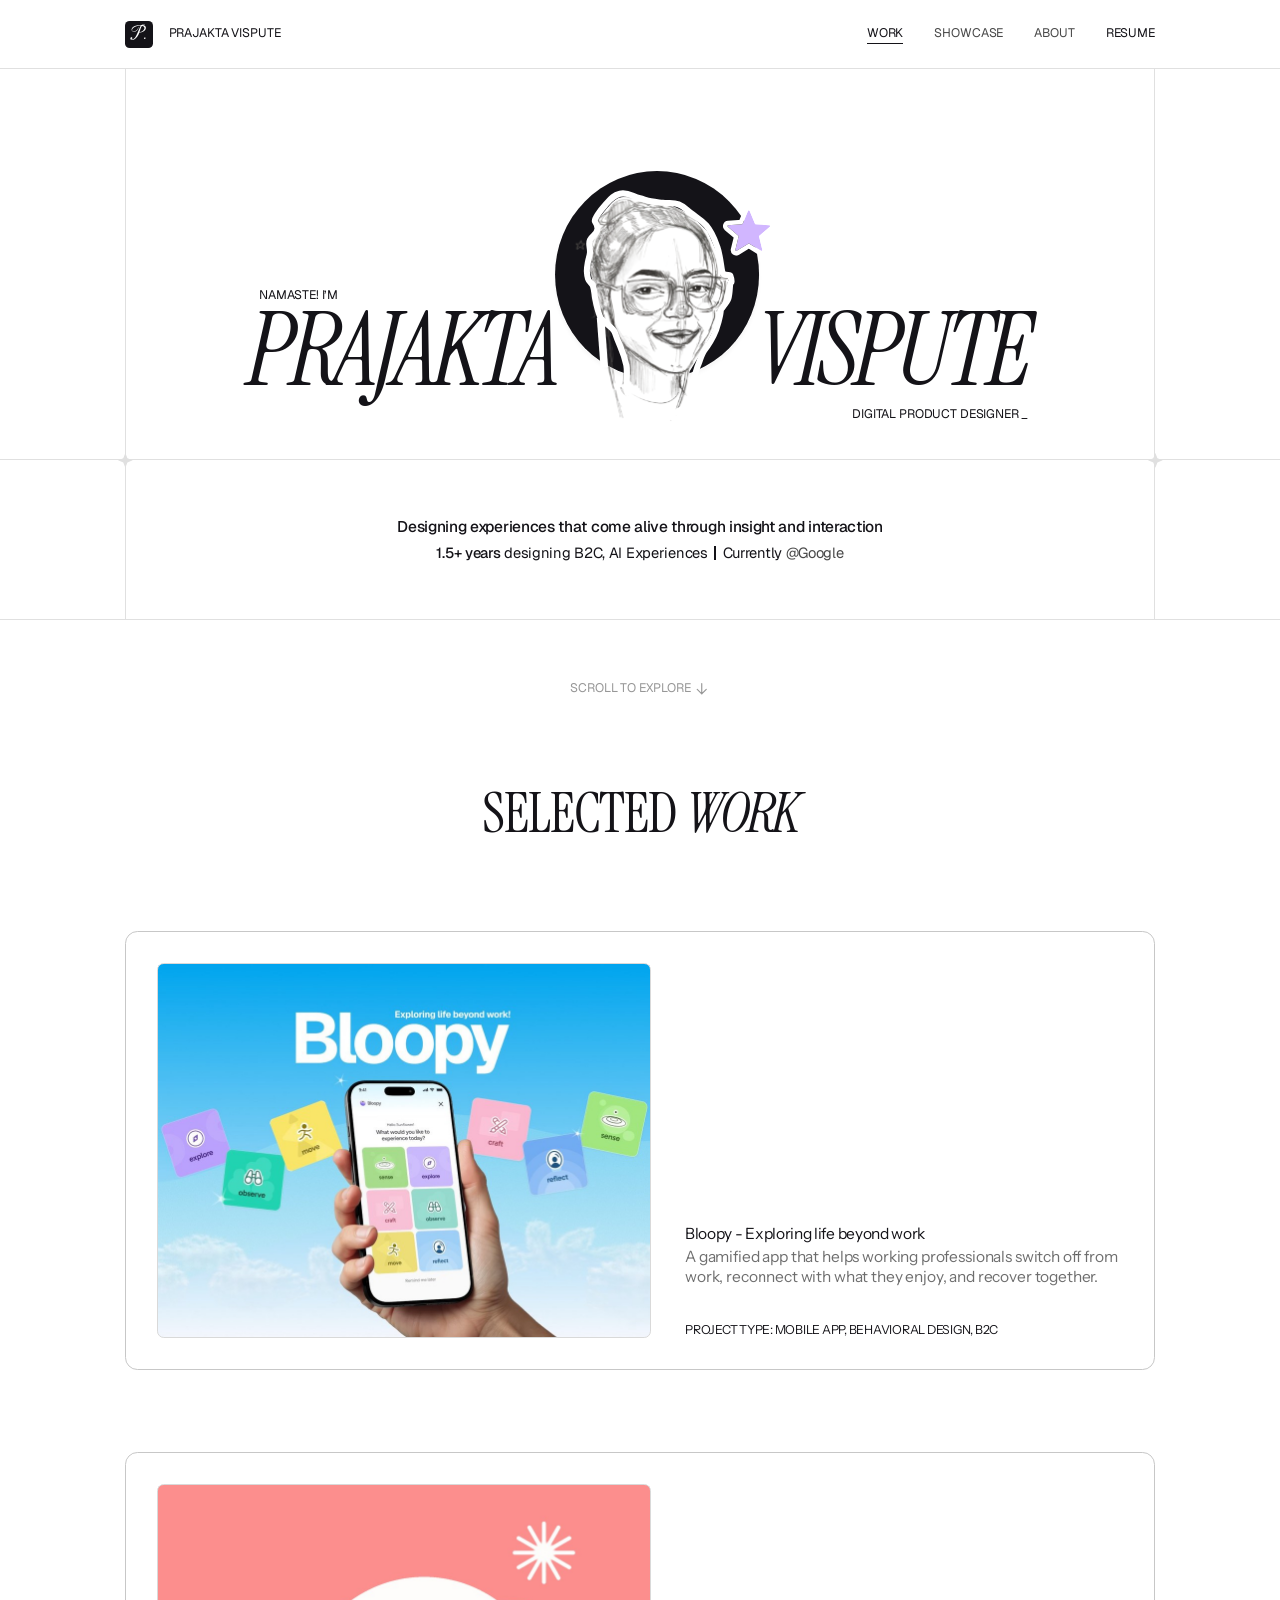
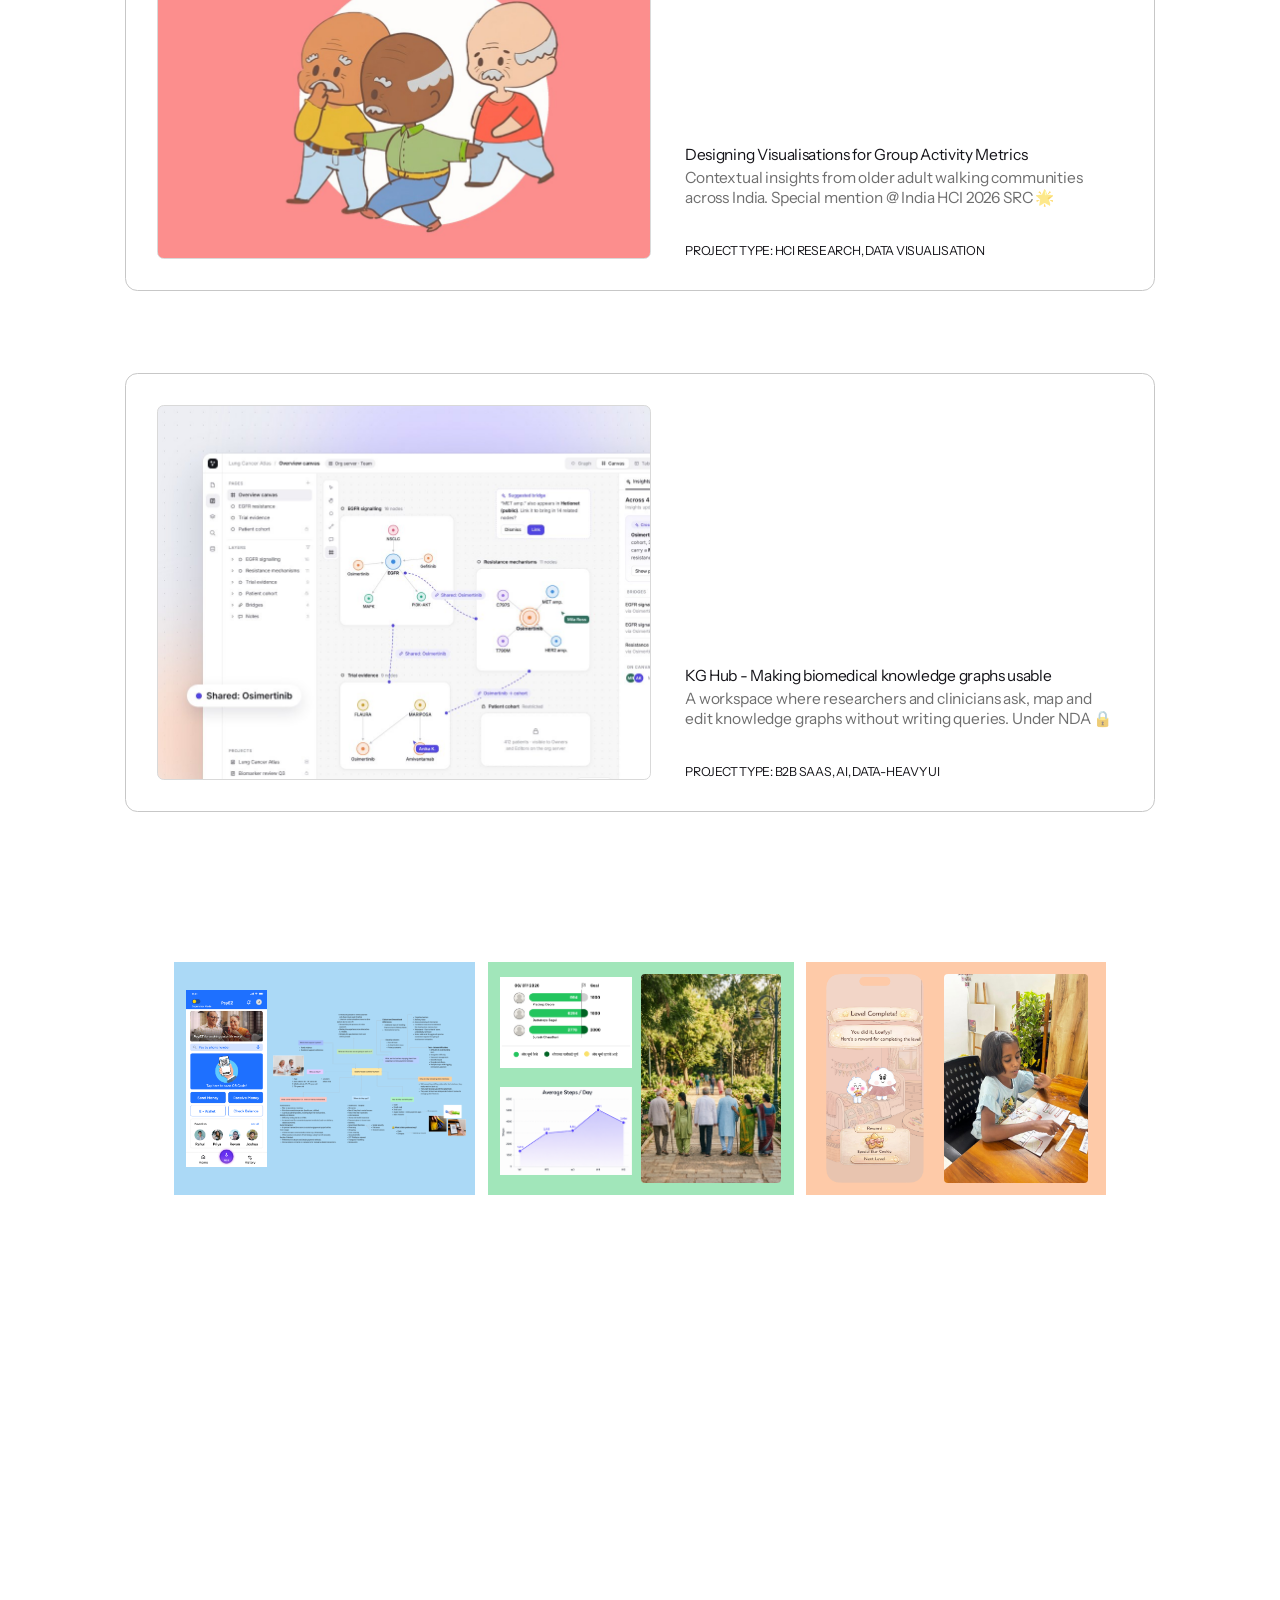
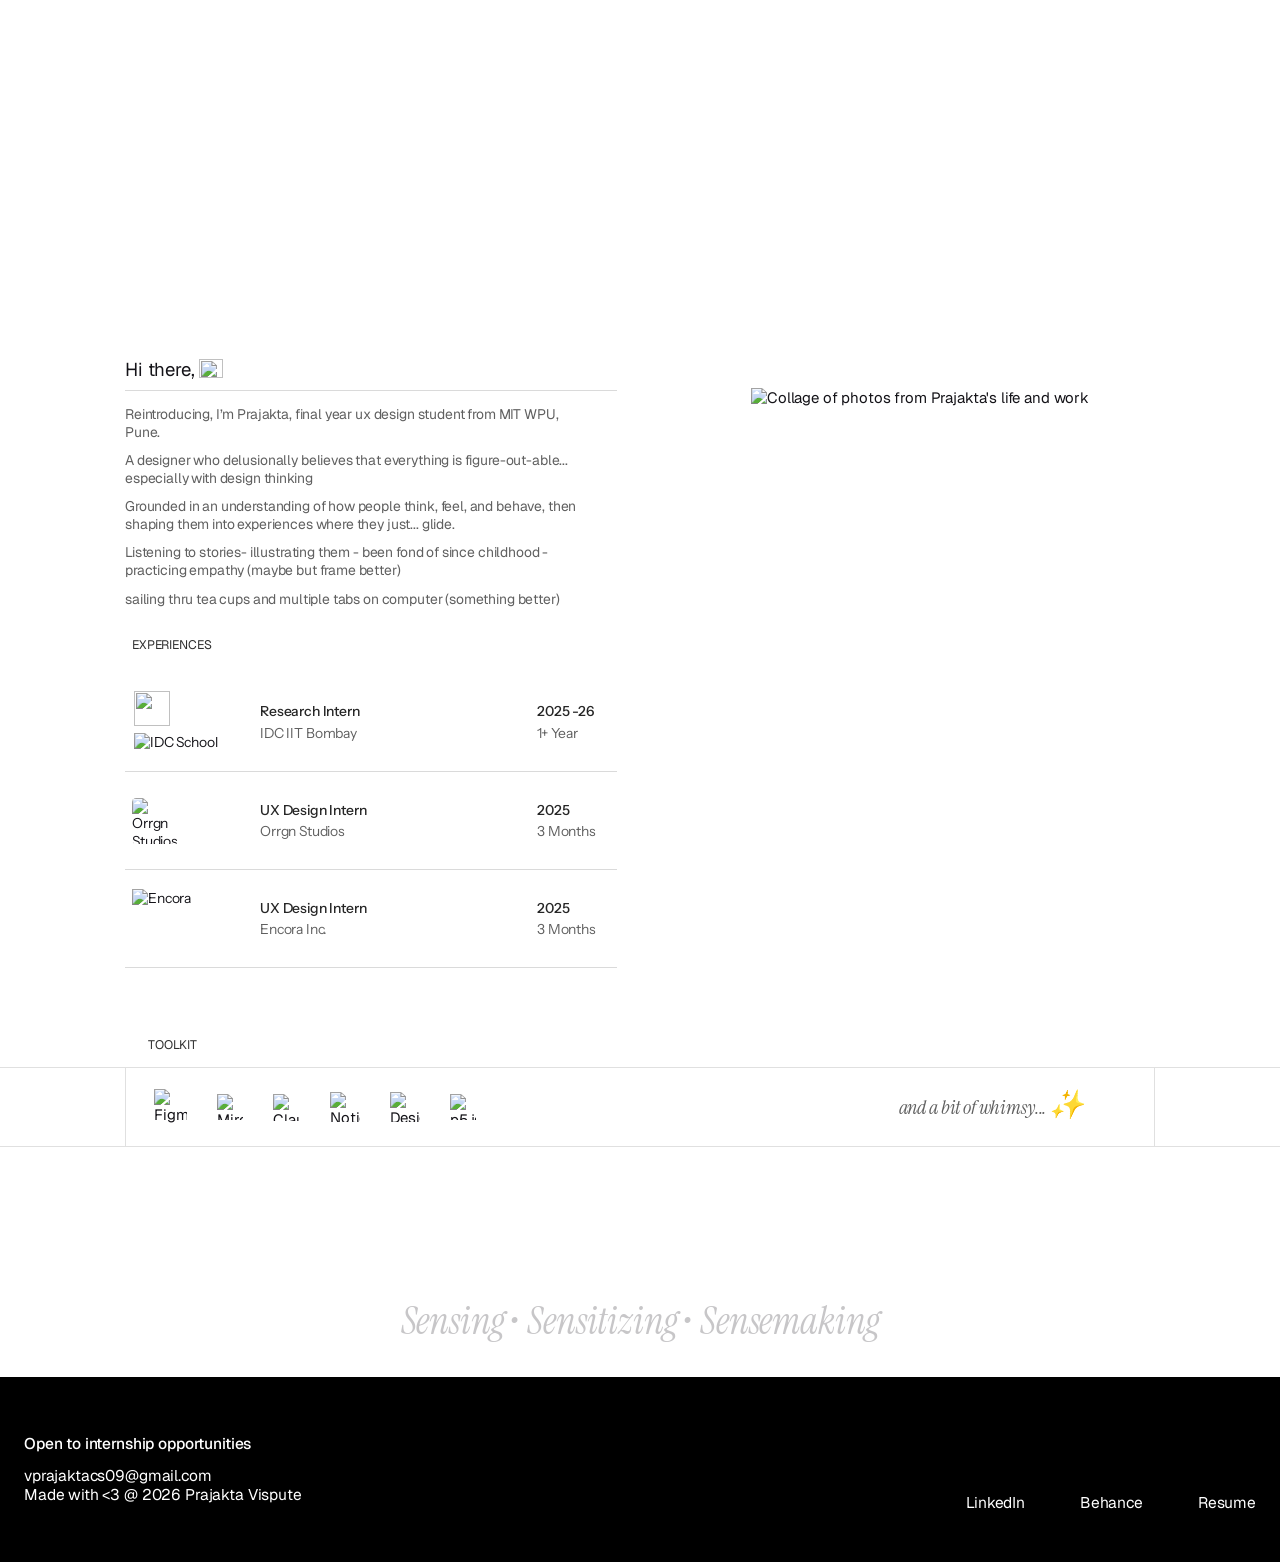
==== commit 0b4091a5: "kg hub" ====
--- a/index.html
+++ b/index.html
@@ -106,14 +106,14 @@
           </article>
 
           <article class="project reveal">
-            <a href="#" class="project__link">
-              <div class="project__thumb" aria-hidden="true"></div>
+            <a href="case-study-kg.html" class="project__link">
+              <div class="project__thumb" style="background-image:url('assets/case-studies/kg/thumb.jpg')" role="img" aria-label="KG Hub canvas with several knowledge graphs connected by shared entities"></div>
               <div class="project__info">
                 <div>
-                  <h3 class="project__title">This Project is Under Construction</h3>
-                  <p class="project__desc">Work in progress</p>
-                </div>
-                <p class="project__type">Project type:</p>
+                  <h3 class="project__title">KG Hub - Making biomedical knowledge graphs usable</h3>
+                  <p class="project__desc">A workspace where researchers and clinicians ask, map and edit knowledge graphs without writing queries. Under NDA 🔒</p>
+                </div>
+                <p class="project__type">Project type: B2B SaaS, AI, Data-heavy UI</p>
               </div>
             </a>
           </article>
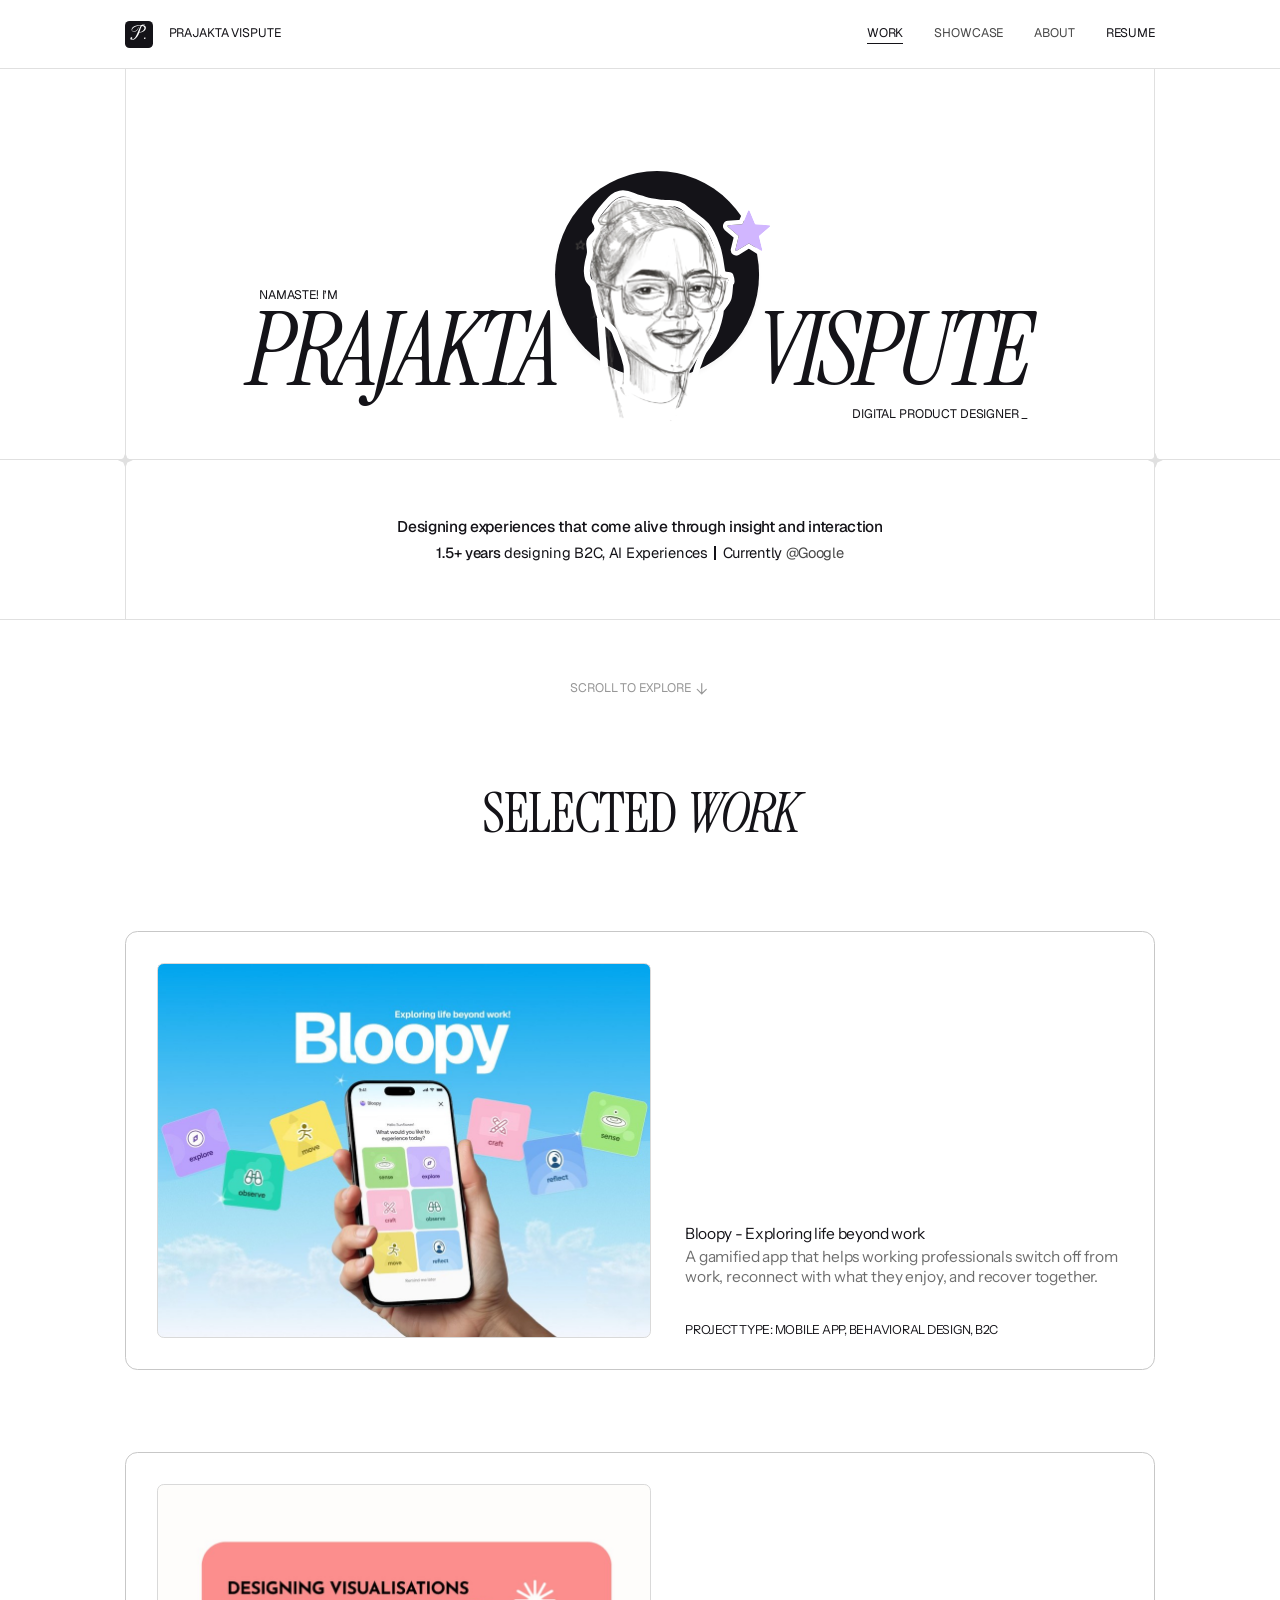
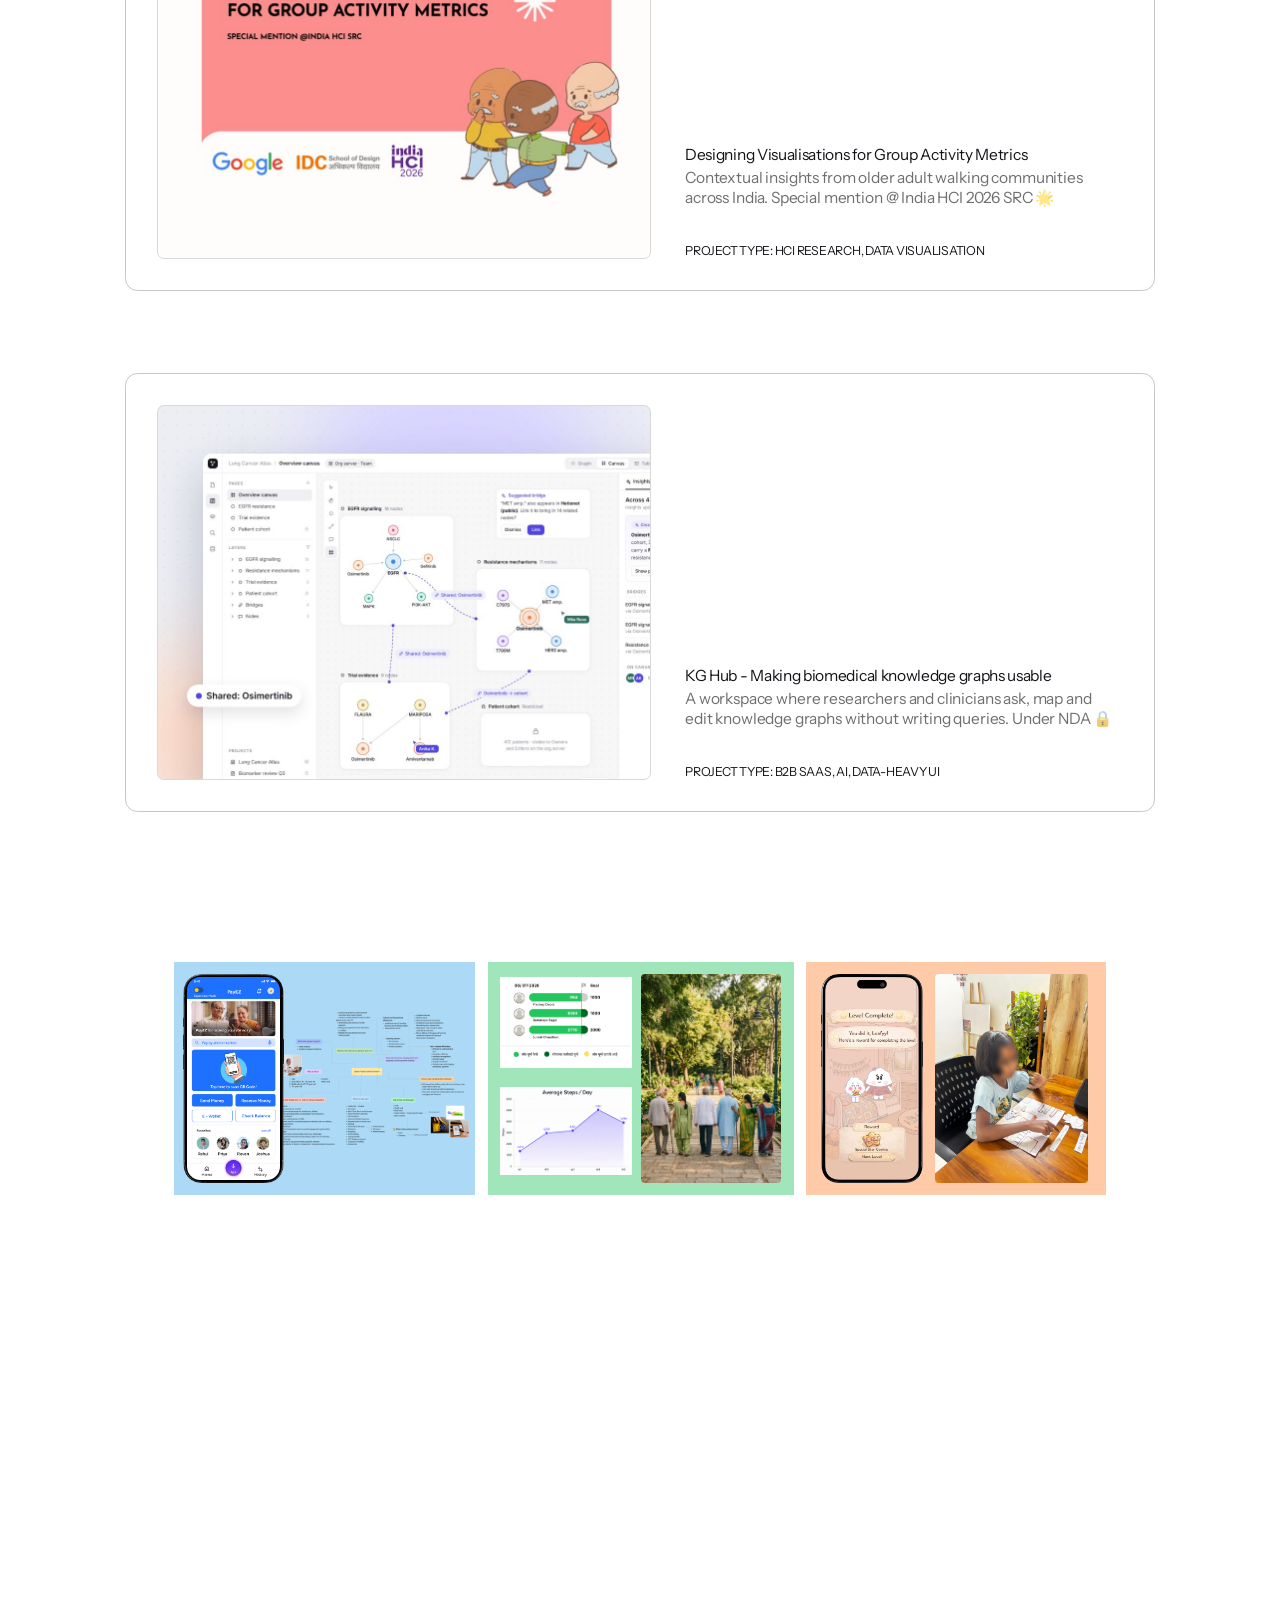
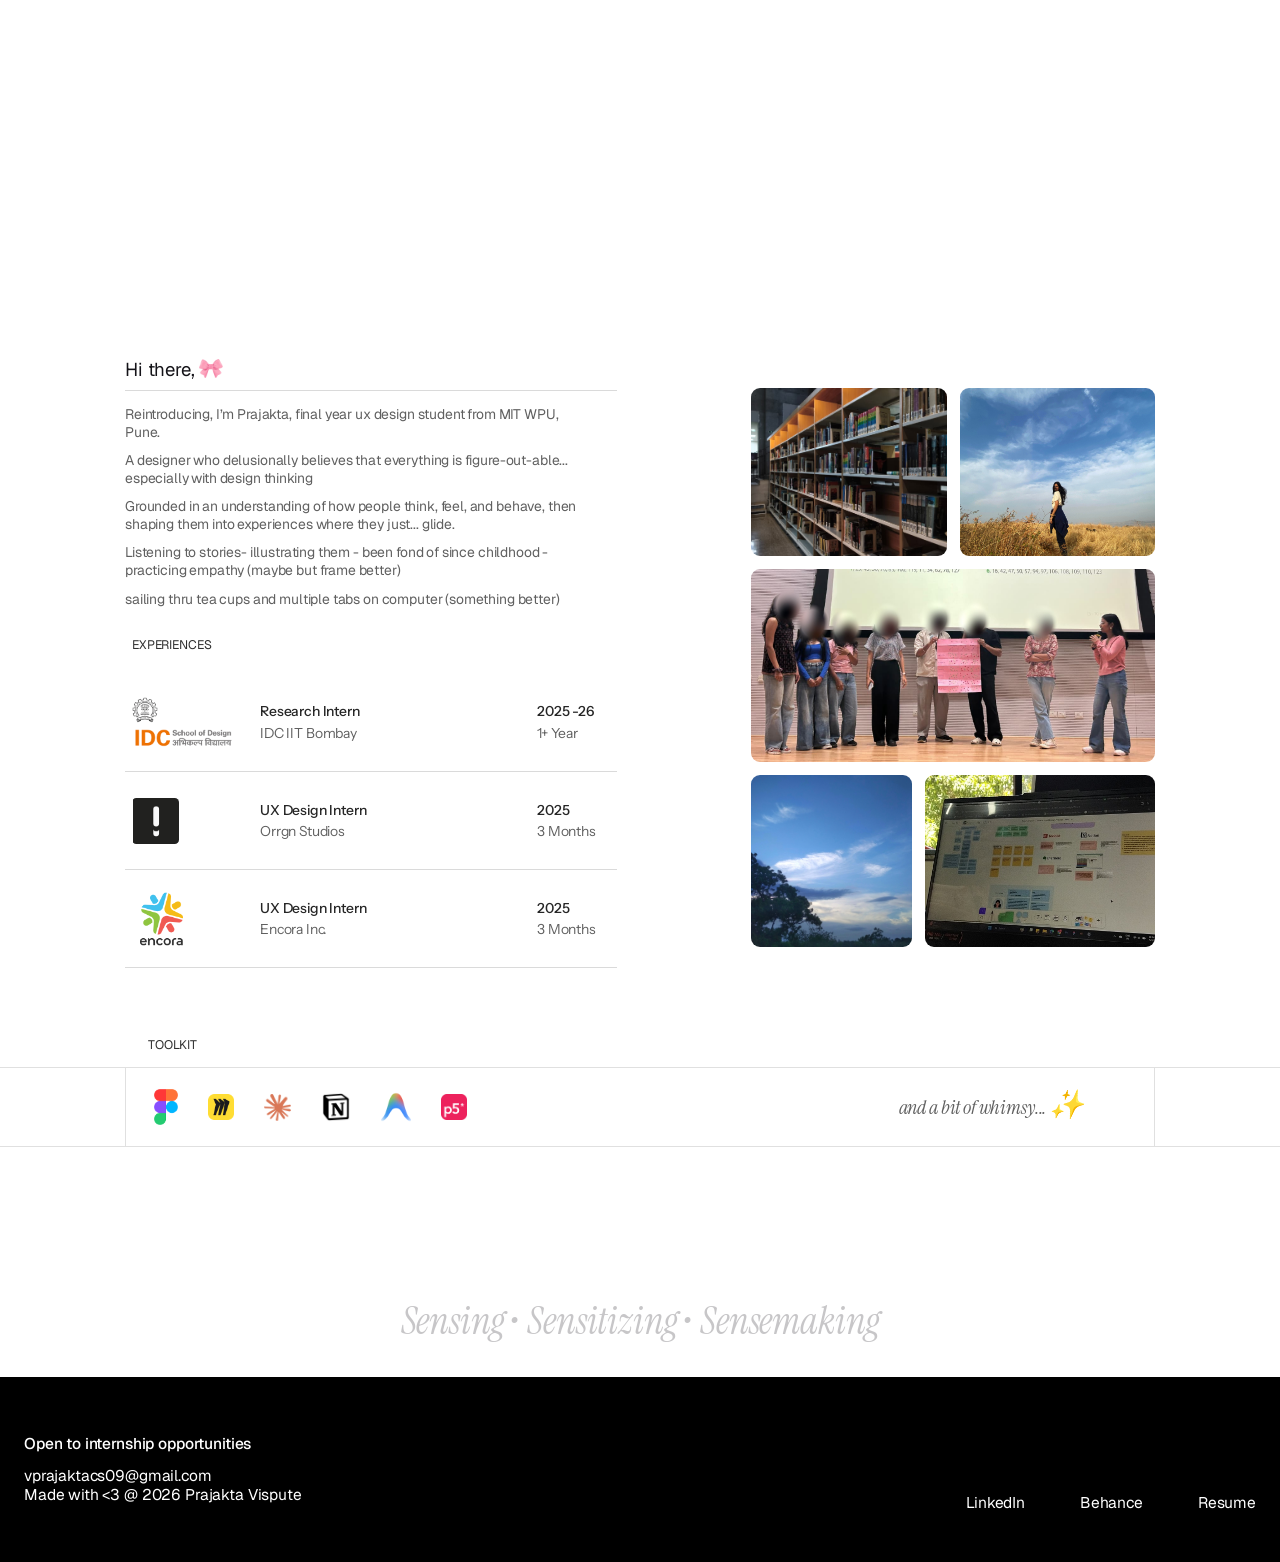
==== commit b69c7e49: "Add Bloopy case study assets, rebuild About collage, local toolkit icons - Add Bloopy journey images" ====
--- a/index.html
+++ b/index.html
@@ -94,7 +94,7 @@
 
           <article class="project reveal">
             <a href="case-study-gams.html" class="project__link">
-              <div class="project__thumb" style="background-image:url('assets/case-studies/gams/thumb.jpg')" role="img" aria-label="Illustration of three older men walking together"></div>
+              <div class="project__thumb" style="background-image:url('assets/case-studies/gams/thumb-slide.jpg')" role="img" aria-label="Illustration of three older men walking together"></div>
               <div class="project__info">
                 <div>
                   <h3 class="project__title">Designing Visualisations for Group Activity Metrics</h3>
@@ -127,8 +127,11 @@
         <div class="gallery">
           <div class="gallery__row">
           <figure class="tile reveal" style="--w:301;aspect-ratio:301/233;background:rgb(171,217,246);" aria-label="PayEZ payments app and research map">
-            <img class="fit" src="assets/figma/showcase/showcase-01-phone-mockup.png" alt="PayEZ app home screen" loading="lazy" style="left:4%;top:5%;width:27%;height:90%" />
-            <img class="fit" src="assets/figma/showcase/showcase-01-flowchart.png" alt="Research map on elderly people and online payments" loading="lazy" style="left:33%;top:5%;width:64%;height:90%" />
+            <img class="fit" src="assets/figma/showcase/showcase-01-flowchart.png" alt="Research map on elderly people and online payments" loading="lazy" style="left:32%;top:5%;width:66%;height:90%" />
+            <div class="tile__group" style="left:3%;top:5%;height:90%;aspect-ratio:315/652">
+              <img src="assets/figma/showcase/showcase-01-phone-mockup-4.png" alt="" loading="lazy" style="left:0;top:0;width:100%;height:100%" />
+              <img src="assets/figma/showcase/showcase-01-phone-mockup.png" alt="PayEZ app home screen" loading="lazy" style="left:3.797%;top:1.380%;width:92.405%;height:97.239%;border-radius:14% / 6.6%" />
+            </div>
           </figure>
           <figure class="tile reveal" style="--w:305.7;aspect-ratio:305.7/233;background:rgb(161,230,186);" aria-label="Health tracking app with step analytics">
             <img class="fit" src="assets/figma/showcase/showcase-02-chart-header.png" alt="Daily step goal leaderboard" loading="lazy" style="left:4%;top:5%;width:43%;height:42%" />
@@ -136,13 +139,19 @@
             <img class="cover" src="assets/figma/showcase/showcase-02-steps-chart.png" alt="Elderly people walking in a park" loading="lazy" style="left:50%;top:5%;width:46%;height:90%" />
           </figure>
           <figure class="tile reveal" style="--w:300.3;aspect-ratio:300.3/233;background:rgb(254,202,168);" aria-label="Children's learning game">
-            <img class="fit" src="assets/figma/showcase/showcase-03-phone-mockup.png" alt="Level complete screen of the learning game" loading="lazy" style="left:5%;top:5%;width:36%;height:90%" />
-            <img class="cover" src="assets/figma/showcase/showcase-03-kid-photo.png" alt="Child testing the game" loading="lazy" style="left:46%;top:5%;width:48%;height:90%" />
+            <div class="tile__group" style="left:5%;top:5%;height:90%;aspect-ratio:1482/3034">
+              <img src="assets/figma/showcase/showcase-03-phone-mockup-2.png" alt="" loading="lazy" style="left:0;top:0;width:100%;height:100%" />
+              <img src="assets/figma/showcase/showcase-03-phone-mockup.png" alt="Level complete screen of the learning game" loading="lazy" style="left:4.015%;top:1.730%;width:91.970%;height:96.540%" />
+            </div>
+            <img class="cover" src="assets/figma/showcase/showcase-03-kid-photo-masked.png" alt="Child testing the game" loading="lazy" style="left:43%;top:5%;width:51%;height:90%" />
           </figure>
           </div>
           <div class="gallery__row">
           <figure class="tile reveal" style="--w:460.5;aspect-ratio:460.5/224.5;background:rgb(210,196,255);" aria-label="Desktop dashboard and research map">
-            <img class="fit" src="assets/figma/showcase/showcase-04-imac-mockup.png" alt="Fuse project dashboard on a desktop" loading="lazy" style="left:3%;top:6%;width:46%;height:88%" />
+            <div class="tile__group" style="left:3%;top:8%;height:84%;aspect-ratio:3735/3155">
+              <img src="assets/figma/showcase/showcase-04-imac-mockup.png" alt="" loading="lazy" style="left:0;top:0;width:100%;height:100%" />
+              <img src="assets/figma/showcase/showcase-04-imac-mockup-2.png" alt="Fuse project dashboard on a desktop" loading="lazy" style="left:2.624%;top:2.821%;width:94.752%;height:63.201%" />
+            </div>
             <img class="fit" src="assets/figma/showcase/showcase-04-research-map.png" alt="Stakeholder and tools map" loading="lazy" style="left:51%;top:4%;width:46%;height:92%" />
           </figure>
           <figure class="tile reveal" style="--w:458.2;aspect-ratio:458.2/224.5;background:rgb(161,225,229);" aria-label="Loan calculator app and user flow">
@@ -153,15 +162,18 @@
           </div>
           <div class="gallery__row">
           <figure class="tile reveal" style="--w:233.7;aspect-ratio:233.7/233;background:rgb(255,194,202);" aria-label="Circle of fifths visualisation">
-            <img class="cover" src="assets/figma/showcase/showcase-06-chord-wheel-b.png" alt="Circle of fifths, minor progression" loading="lazy" style="left:6%;top:6%;width:44%;height:88%;object-position:left center" />
-            <img class="cover" src="assets/figma/showcase/showcase-06-chord-wheel-a.png" alt="Circle of fifths, major progression" loading="lazy" style="left:50%;top:6%;width:44%;height:88%;object-position:right center" />
+            <img class="fit" src="assets/figma/showcase/showcase-06-chord-wheel-b.png" alt="Circle of fifths, minor progression" loading="lazy" style="left:5%;top:5%;width:90%;height:90%;clip-path:inset(0 50% 0 0)" />
+            <img class="fit" src="assets/figma/showcase/showcase-06-chord-wheel-a.png" alt="Circle of fifths, major progression" loading="lazy" style="left:5%;top:5%;width:90%;height:90%;clip-path:inset(0 0 0 50%)" />
           </figure>
           <figure class="tile reveal" style="--w:370.7;aspect-ratio:370.7/233;background:rgb(255,228,147);" aria-label="Arduino tic-tac-toe circuit">
             <img class="fit" src="assets/figma/showcase/showcase-07-arduino.png" alt="Arduino tic-tac-toe circuit with serial monitor" loading="lazy" style="left:6%;top:5%;width:88%;height:90%" />
           </figure>
           <figure class="tile reveal" style="--w:302;aspect-ratio:302/233;background:rgb(214,200,245);" aria-label="Pet translator app illustration">
-            <img class="fit" src="assets/figma/showcase/showcase-08-meow.png" alt="Cartoon cat and dog holding meow and woof signs" loading="lazy" style="left:0;top:6%;width:100%;height:94%" />
-            <img class="fit" src="assets/figma/showcase/showcase-08-phone-mockup.png" alt="Translator app screen" loading="lazy" style="left:37%;top:5%;width:26%;height:90%" />
+            <img class="fit" src="assets/figma/showcase/showcase-08-meow-2.png" alt="Cartoon cat and dog holding meow and woof signs" loading="lazy" style="left:0;top:4%;width:100%;height:100%" />
+            <div class="tile__group" style="left:33.4%;top:6%;height:88%;aspect-ratio:315/652">
+              <img src="assets/figma/showcase/showcase-01-phone-mockup-4.png" alt="" loading="lazy" style="left:0;top:0;width:100%;height:100%" />
+              <img src="assets/figma/showcase/showcase-08-phone-mockup.png" alt="Translator app screen" loading="lazy" style="left:3.797%;top:1.380%;width:92.405%;height:97.239%;border-radius:14% / 6.6%" />
+            </div>
           </figure>
           </div>
         </div>
@@ -173,7 +185,7 @@
     <section id="about" class="about">
       <div class="container about__grid">
         <div class="about__text">
-          <h2 class="about__hi">Hi there, <img src="assets/WwGy7hjpI08xrXxCbcg5OAUA.png" alt="" width="24" height="19" /></h2>
+          <h2 class="about__hi">Hi there, <img src="assets/figma/about/about-bow-2.png" alt="" width="24" height="19" /></h2>
           <p>Reintroducing, I’m Prajakta, final year ux design student from MIT WPU, Pune.</p>
           <p>A designer who delusionally believes that everything is figure-out-able... especially with design thinking</p>
           <p>Grounded in an understanding of how people think, feel, and behave, then shaping them into experiences where they just... glide.</p>
@@ -184,20 +196,17 @@
             <h3 class="label">Experiences</h3>
             <ul class="experience__list">
               <li class="exp">
-                <div class="exp__logo exp__logo--idc">
-                  <img src="assets/zTvnO955e8CSQMFdA6dYnVYG9E.png" alt="" width="36" height="35" />
-                  <img src="assets/rZK2uNwIMNsgOl9ZLRvT0wwHR4.png" alt="IDC School of Design" width="92" height="21" />
-                </div>
+                <div class="exp__logo"><img src="assets/figma/experience/logo-idc-wordmark.png" alt="IDC School of Design, IIT Bombay" width="104" height="54" /></div>
                 <div class="exp__role"><strong>Research Intern</strong><span>IDC IIT Bombay</span></div>
                 <div class="exp__time"><strong>2025 -26</strong><span>1+ Year</span></div>
               </li>
               <li class="exp">
-                <div class="exp__logo"><img src="assets/B0II6WoDOQ4mOUCmckrEvBL1o0.png" alt="Orrgn Studios" width="47" height="46" style="border-radius:4.3px" /></div>
+                <div class="exp__logo"><img src="assets/figma/experience/logo-orrgn.png" alt="Orrgn Studios" width="47" height="46" style="border-radius:4.3px" /></div>
                 <div class="exp__role"><strong>UX Design Intern</strong><span>Orrgn Studios</span></div>
                 <div class="exp__time"><strong>2025</strong><span>3 Months</span></div>
               </li>
               <li class="exp">
-                <div class="exp__logo"><img src="assets/1rKR9wmkw0F3KlqSFoWdZVVZ4.png" alt="Encora" width="60" height="60" /></div>
+                <div class="exp__logo"><img src="assets/figma/experience/logo-encora-2.png" alt="Encora" width="60" height="60" /></div>
                 <div class="exp__role"><strong>UX Design Intern</strong><span>Encora Inc.</span></div>
                 <div class="exp__time"><strong>2025</strong><span>3 Months</span></div>
               </li>
@@ -205,8 +214,12 @@
           </div>
         </div>
 
-        <figure class="about__photos reveal">
-          <img src="assets/WqI40huHm8194N18P4imWmY0.png" alt="Collage of photos from Prajakta's life and work" width="404" height="559" loading="lazy" />
+        <figure class="about__photos reveal" aria-label="Collage of photos from Prajakta's life and work">
+          <img class="ph-library" src="assets/figma/about/about-top-2.jpg" alt="Library bookshelves" loading="lazy" />
+          <img class="ph-hill" src="assets/figma/about/about-top-3-2.jpg" alt="Prajakta on a grassy hilltop" loading="lazy" />
+          <img class="ph-group" src="assets/figma/about/about-middle-group-masked.jpg" alt="Prajakta presenting with a group on stage" loading="lazy" />
+          <img class="ph-sky" src="assets/figma/about/about-bottom-2-2.jpg" alt="Evening sky over trees" loading="lazy" />
+          <img class="ph-laptop" src="assets/figma/about/about-bottom-1-crop.jpg" alt="Laptop showing a team design board" loading="lazy" />
         </figure>
       </div>
     </section>
@@ -217,12 +230,12 @@
       <div class="toolkit__band">
         <div class="container toolkit__inner">
           <ul class="toolkit__icons" aria-label="Tools I use">
-            <li><img src="assets/SkveVB9NUrFjxCX0FvDr76MJs.png" alt="Figma" width="33" height="36" /></li>
-            <li><img src="assets/Ir5IbBXKHeh6aQkR9bTMpMPTiU.png" alt="Miro" width="26" height="26" /></li>
-            <li><img src="assets/jsLKtQqe57KBaXWlmWca3wvQs.png" alt="Claude" width="27" height="27" /></li>
-            <li><img src="assets/ax3ClV96DrHzcLIM9TYnvB0vvw.png" alt="Notion" width="30" height="30" /></li>
-            <li><img src="assets/KmD7cS7yC5WOLmhVPVLh5tFuHOs.png" alt="Design tool" width="30" height="30" /></li>
-            <li><img src="assets/3omdKjNq9x17QUxcBe7PbRpg1U.png" alt="p5.js" width="26" height="26" /></li>
+            <li><img src="assets/figma/toolkit/tool-1-figma-logo.png" alt="Figma" width="24" height="36" /></li>
+            <li><img src="assets/figma/toolkit/tool-2.png" alt="Miro" width="26" height="26" /></li>
+            <li><img src="assets/figma/toolkit/tool-3-2.png" alt="Claude" width="27" height="27" /></li>
+            <li><img src="assets/figma/toolkit/tool-4.png" alt="Notion" width="30" height="30" /></li>
+            <li><img src="assets/figma/toolkit/tool-5-2.png" alt="Design tool" width="30" height="30" /></li>
+            <li><img src="assets/figma/toolkit/tool-6.png" alt="p5.js" width="26" height="26" /></li>
           </ul>
           <p class="whimsy">and a bit of whimsy... <span>✨</span></p>
         </div>
--- a/css/styles.css
+++ b/css/styles.css
@@ -385,6 +385,8 @@
 .tile img { object-fit: fill; max-width: none; }
 .tile img.fit { object-fit: contain; }
 .tile img.cover { object-fit: cover; border-radius: 4px; }
+/* Layers that must stay aligned (device frame + its screen) share one box */
+.tile__group > img { position: absolute; }
 .tile__micro { white-space: nowrap; }
 .tile:hover { transform: scale(1.015); }
 
@@ -421,8 +423,28 @@
   line-height: 1.3;
   color: var(--body);
 }
-.about__photos { margin-top: 30px; }
-.about__photos img { width: 100%; height: auto; }
+/* Photo collage, matching the Framer original (740 x 1024):
+   two equal photos on top, a full-width group photo, then a narrow + wide pair */
+.about__photos {
+  margin-top: 30px;
+  display: grid;
+  aspect-ratio: 740 / 1024;
+  grid-template-columns: repeat(12, 1fr);
+  grid-template-rows: 308fr 355fr 314fr;
+  gap: 13px;
+}
+.about__photos img {
+  width: 100%;
+  height: 100%;
+  min-height: 0;
+  object-fit: cover;
+  border-radius: 9px;
+}
+.about__photos .ph-library { grid-column: 1 / 7; }
+.about__photos .ph-hill    { grid-column: 7 / 13; object-position: center 65%; }
+.about__photos .ph-group   { grid-column: 1 / 13; object-position: center 88%; }
+.about__photos .ph-sky     { grid-column: 1 / 6; object-position: center 60%; }
+.about__photos .ph-laptop  { grid-column: 6 / 13; }
 
 .experience { margin-top: 30px; }
 .experience .label { padding-left: 7px; margin-bottom: 20px; }
@@ -441,7 +463,7 @@
 .exp strong { display: block; font-weight: 500; color: var(--ink-2); }
 .exp span { display: block; margin-top: 3px; color: var(--body); }
 .exp__time { min-width: 60px; }
-.exp__logo--idc { display: grid; gap: 7px; padding-left: 2px; }
+.exp__logo img { object-fit: contain; }
 
 /* ---------- Toolkit ---------- */
 .toolkit { padding-top: 0; }
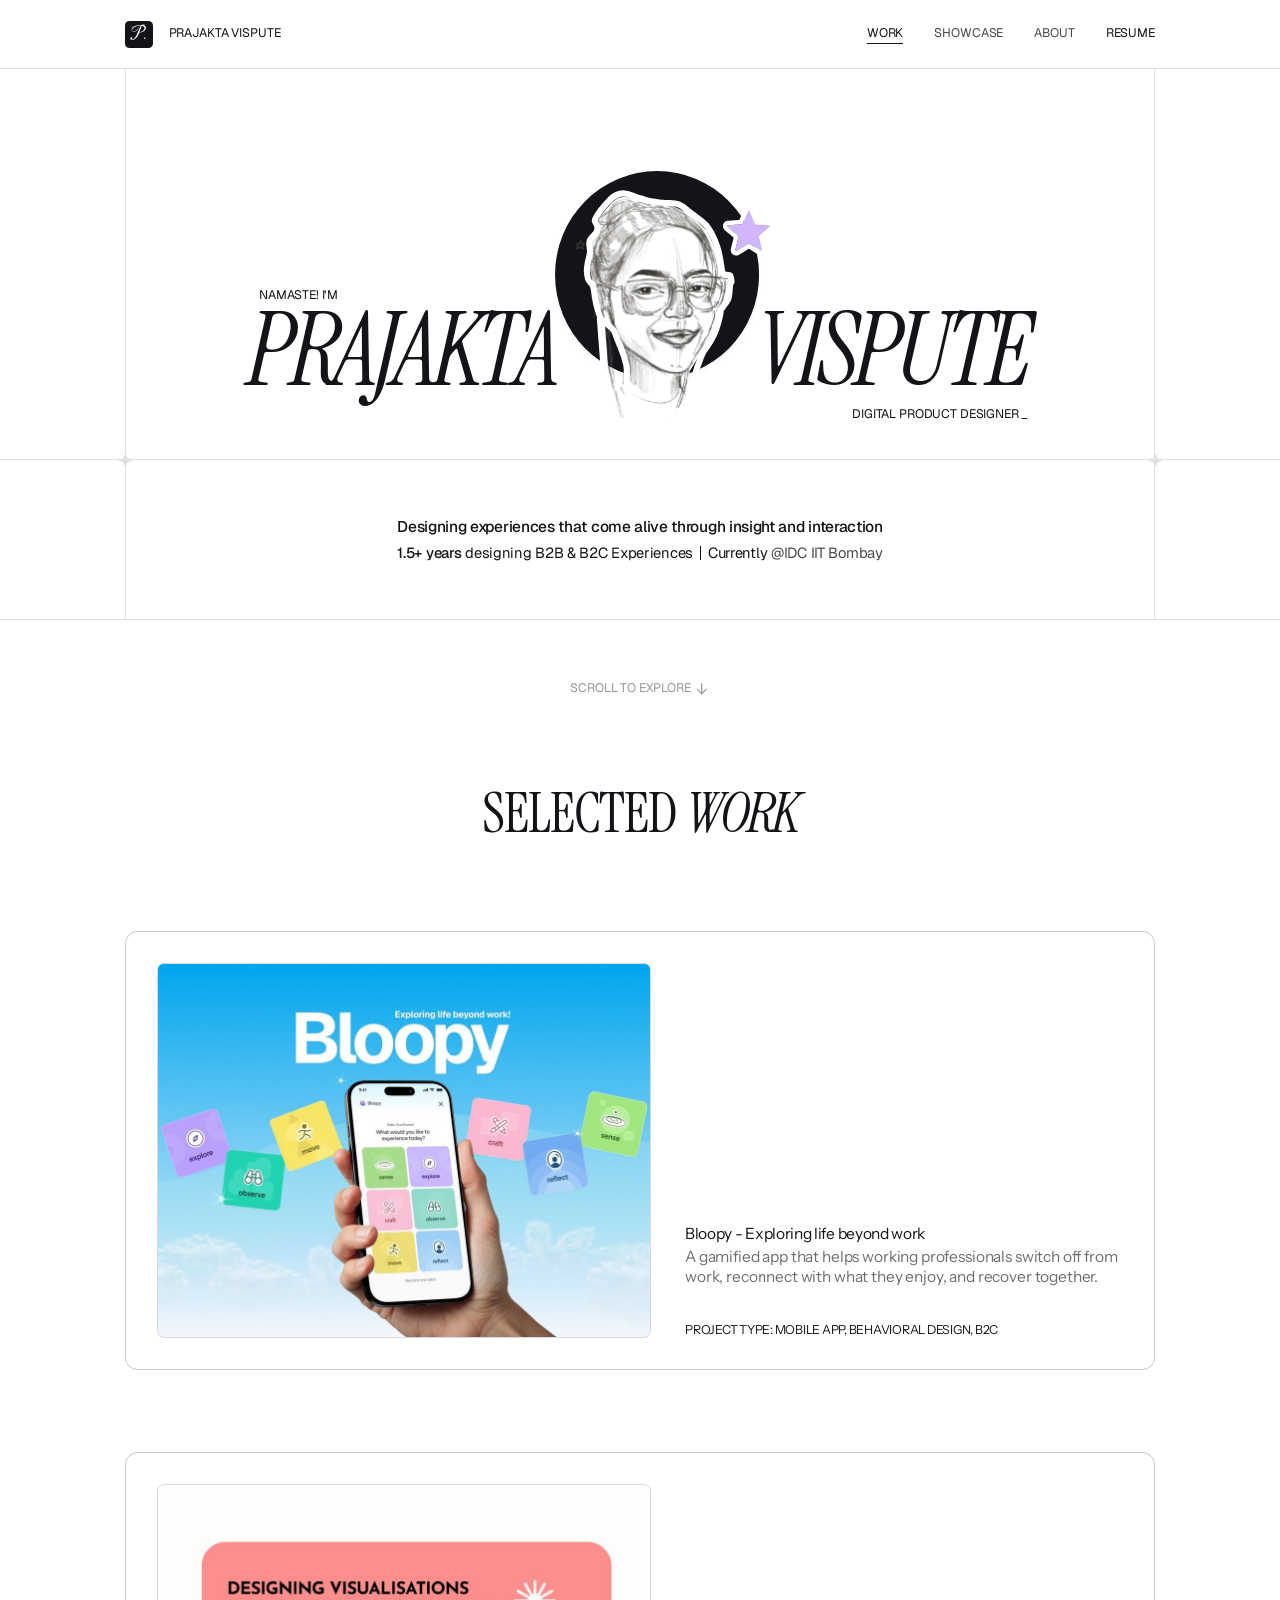
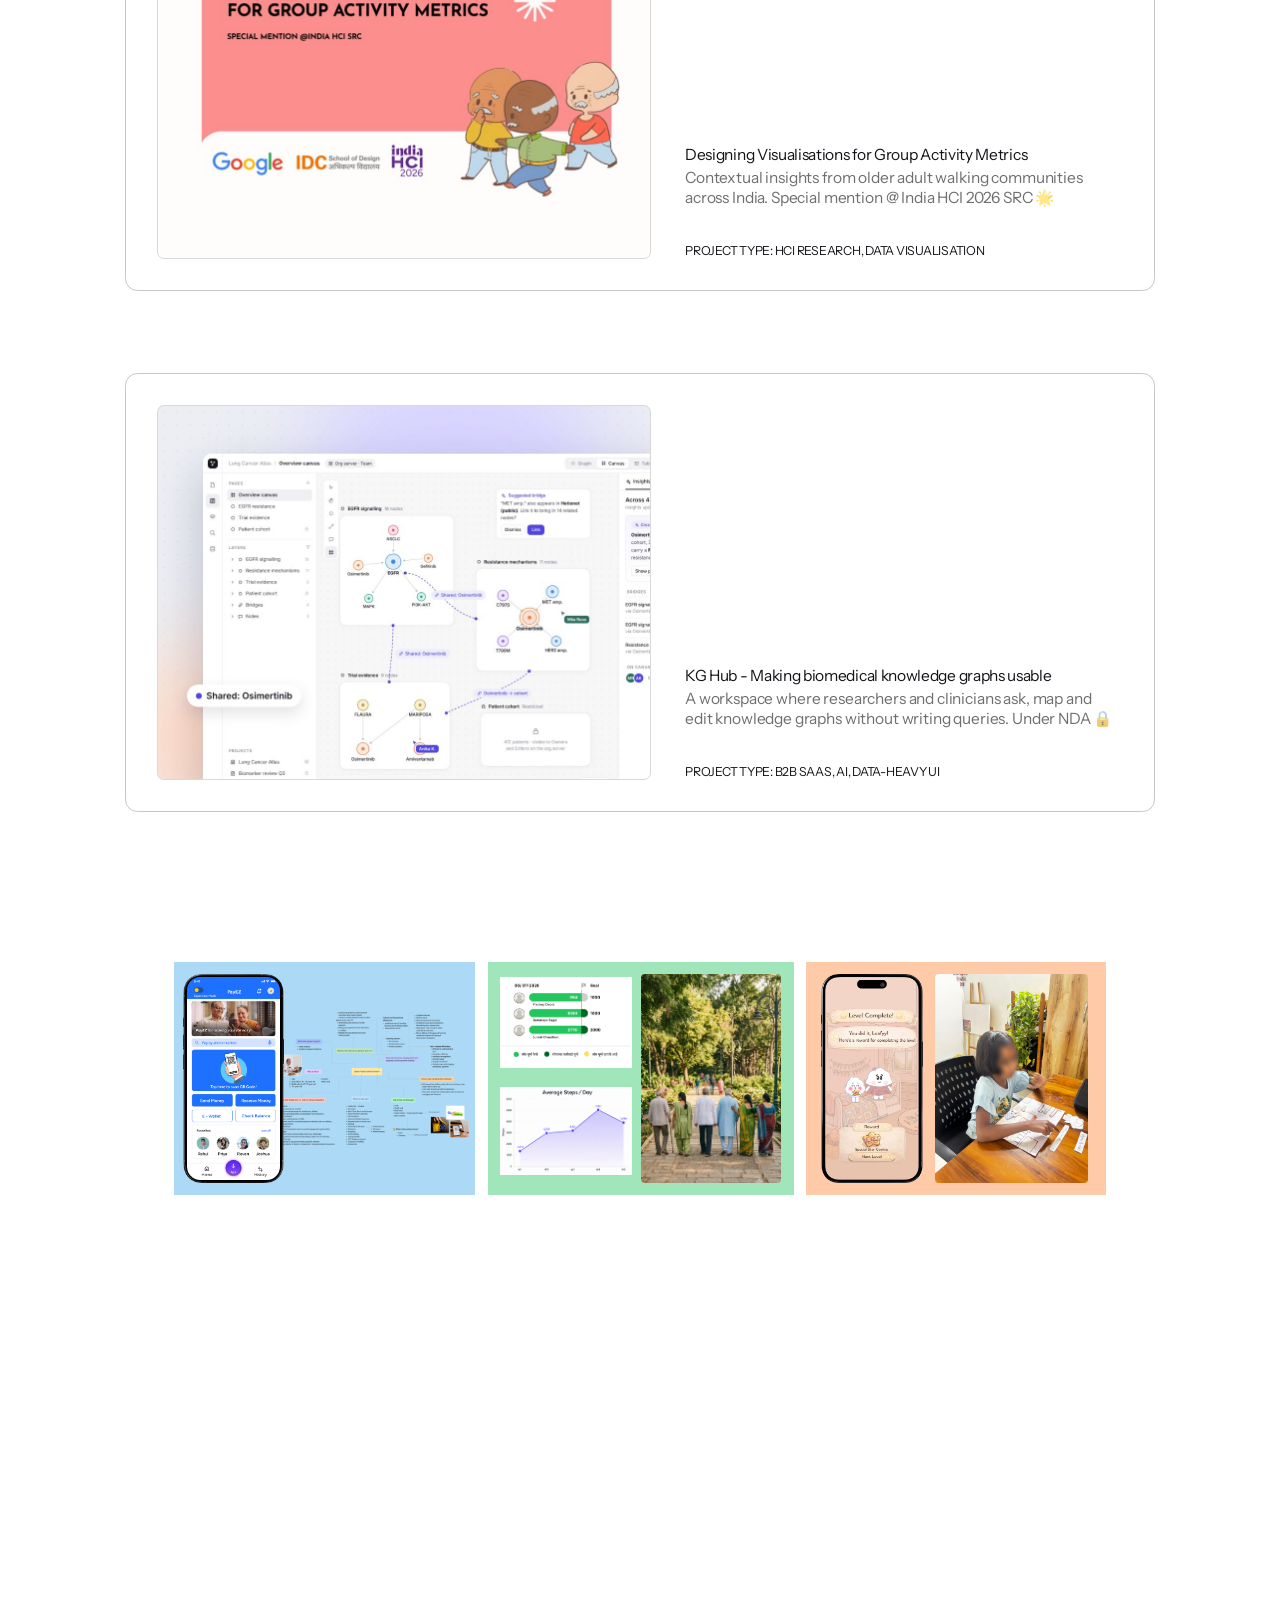
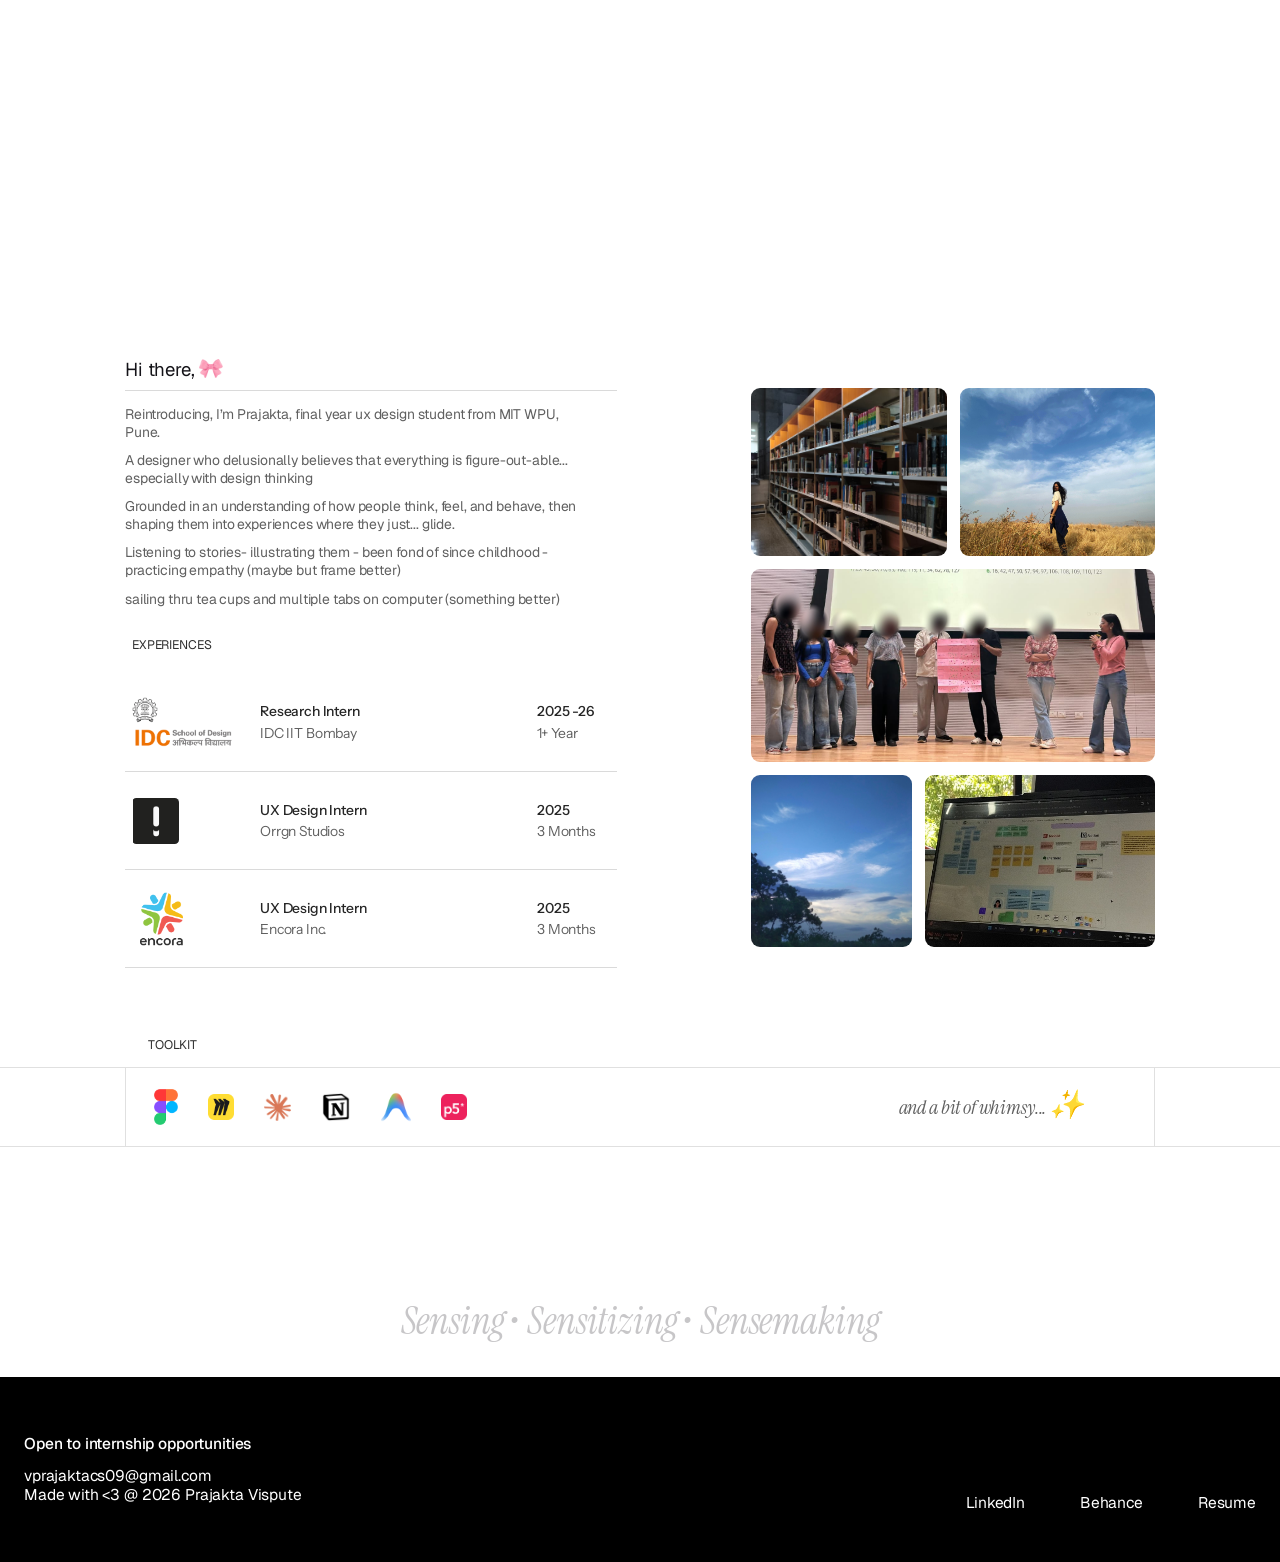
==== commit 08f30d93: "Add new assets and enhance case study with user journey and impact sections - Added new images for t" ====
--- a/index.html
+++ b/index.html
@@ -8,7 +8,7 @@
   <link rel="preconnect" href="https://fonts.googleapis.com" />
   <link rel="preconnect" href="https://fonts.gstatic.com" crossorigin />
   <link href="https://fonts.googleapis.com/css2?family=Carattere&family=Geist:wght@400;500&family=Instrument+Sans:wght@400;500&family=Instrument+Serif:ital@0;1&family=Inter:wght@700&family=Newsreader:ital,wght@1,300&family=Outfit:wght@500&display=swap" rel="stylesheet" />
-  <link rel="stylesheet" href="css/styles.css" />
+  <link rel="stylesheet" href="css/styles.css?v=2" />
 </head>
 <body>
 
@@ -63,7 +63,7 @@
         <svg class="sparkle sparkle--r" width="15" height="15" viewBox="0 0 15 15" aria-hidden="true"><path d="M7.3526 0L9.43223 5.27297L14.7052 7.3526L9.43223 9.43223L7.3526 14.7052L5.27297 9.43223L0 7.3526L5.27297 5.27297L7.3526 0Z" fill="#E0E0E0"/></svg>
         <div class="container hero__band-inner">
           <p class="hero__tagline">Designing experiences that come alive through insight and interaction</p>
-          <p class="hero__meta"><strong>1.5+ years</strong> designing B2C, AI Experiences <span class="hero__bar" aria-hidden="true"></span> Currently <span class="muted">@Google</span></p>
+          <p class="hero__meta"><strong>1.5+ years</strong> designing B2B &amp; B2C Experiences <span class="hero__bar" aria-hidden="true"></span> Currently <span class="muted">@IDC IIT Bombay</span></p>
         </div>
       </div>
 
@@ -129,8 +129,8 @@
           <figure class="tile reveal" style="--w:301;aspect-ratio:301/233;background:rgb(171,217,246);" aria-label="PayEZ payments app and research map">
             <img class="fit" src="assets/figma/showcase/showcase-01-flowchart.png" alt="Research map on elderly people and online payments" loading="lazy" style="left:32%;top:5%;width:66%;height:90%" />
             <div class="tile__group" style="left:3%;top:5%;height:90%;aspect-ratio:315/652">
-              <img src="assets/figma/showcase/showcase-01-phone-mockup-4.png" alt="" loading="lazy" style="left:0;top:0;width:100%;height:100%" />
-              <img src="assets/figma/showcase/showcase-01-phone-mockup.png" alt="PayEZ app home screen" loading="lazy" style="left:3.797%;top:1.380%;width:92.405%;height:97.239%;border-radius:14% / 6.6%" />
+              <img src="assets/figma/showcase/showcase-01-phone-mockup-4.png" alt="" loading="lazy" style="position:absolute;left:0;top:0;width:100%;height:100%" />
+              <img src="assets/figma/showcase/showcase-01-phone-mockup.png" alt="PayEZ app home screen" loading="lazy" style="position:absolute;left:3.797%;top:1.380%;width:92.405%;height:97.239%;border-radius:14% / 6.6%" />
             </div>
           </figure>
           <figure class="tile reveal" style="--w:305.7;aspect-ratio:305.7/233;background:rgb(161,230,186);" aria-label="Health tracking app with step analytics">
@@ -140,8 +140,8 @@
           </figure>
           <figure class="tile reveal" style="--w:300.3;aspect-ratio:300.3/233;background:rgb(254,202,168);" aria-label="Children's learning game">
             <div class="tile__group" style="left:5%;top:5%;height:90%;aspect-ratio:1482/3034">
-              <img src="assets/figma/showcase/showcase-03-phone-mockup-2.png" alt="" loading="lazy" style="left:0;top:0;width:100%;height:100%" />
-              <img src="assets/figma/showcase/showcase-03-phone-mockup.png" alt="Level complete screen of the learning game" loading="lazy" style="left:4.015%;top:1.730%;width:91.970%;height:96.540%" />
+              <img src="assets/figma/showcase/showcase-03-phone-mockup-2.png" alt="" loading="lazy" style="position:absolute;left:0;top:0;width:100%;height:100%" />
+              <img src="assets/figma/showcase/showcase-03-phone-mockup.png" alt="Level complete screen of the learning game" loading="lazy" style="position:absolute;left:4.015%;top:1.730%;width:91.970%;height:96.540%" />
             </div>
             <img class="cover" src="assets/figma/showcase/showcase-03-kid-photo-masked.png" alt="Child testing the game" loading="lazy" style="left:43%;top:5%;width:51%;height:90%" />
           </figure>
@@ -149,8 +149,8 @@
           <div class="gallery__row">
           <figure class="tile reveal" style="--w:460.5;aspect-ratio:460.5/224.5;background:rgb(210,196,255);" aria-label="Desktop dashboard and research map">
             <div class="tile__group" style="left:3%;top:8%;height:84%;aspect-ratio:3735/3155">
-              <img src="assets/figma/showcase/showcase-04-imac-mockup.png" alt="" loading="lazy" style="left:0;top:0;width:100%;height:100%" />
-              <img src="assets/figma/showcase/showcase-04-imac-mockup-2.png" alt="Fuse project dashboard on a desktop" loading="lazy" style="left:2.624%;top:2.821%;width:94.752%;height:63.201%" />
+              <img src="assets/figma/showcase/showcase-04-imac-mockup.png" alt="" loading="lazy" style="position:absolute;left:0;top:0;width:100%;height:100%" />
+              <img src="assets/figma/showcase/showcase-04-imac-mockup-2.png" alt="Fuse project dashboard on a desktop" loading="lazy" style="position:absolute;left:2.624%;top:2.821%;width:94.752%;height:63.201%" />
             </div>
             <img class="fit" src="assets/figma/showcase/showcase-04-research-map.png" alt="Stakeholder and tools map" loading="lazy" style="left:51%;top:4%;width:46%;height:92%" />
           </figure>
@@ -171,8 +171,8 @@
           <figure class="tile reveal" style="--w:302;aspect-ratio:302/233;background:rgb(214,200,245);" aria-label="Pet translator app illustration">
             <img class="fit" src="assets/figma/showcase/showcase-08-meow-2.png" alt="Cartoon cat and dog holding meow and woof signs" loading="lazy" style="left:0;top:4%;width:100%;height:100%" />
             <div class="tile__group" style="left:33.4%;top:6%;height:88%;aspect-ratio:315/652">
-              <img src="assets/figma/showcase/showcase-01-phone-mockup-4.png" alt="" loading="lazy" style="left:0;top:0;width:100%;height:100%" />
-              <img src="assets/figma/showcase/showcase-08-phone-mockup.png" alt="Translator app screen" loading="lazy" style="left:3.797%;top:1.380%;width:92.405%;height:97.239%;border-radius:14% / 6.6%" />
+              <img src="assets/figma/showcase/showcase-01-phone-mockup-4.png" alt="" loading="lazy" style="position:absolute;left:0;top:0;width:100%;height:100%" />
+              <img src="assets/figma/showcase/showcase-08-phone-mockup.png" alt="Translator app screen" loading="lazy" style="position:absolute;left:3.797%;top:1.380%;width:92.405%;height:97.239%;border-radius:14% / 6.6%" />
             </div>
           </figure>
           </div>
@@ -260,6 +260,6 @@
     </div>
   </footer>
 
-  <script src="js/main.js"></script>
+  <script src="js/main.js?v=2"></script>
 </body>
 </html>
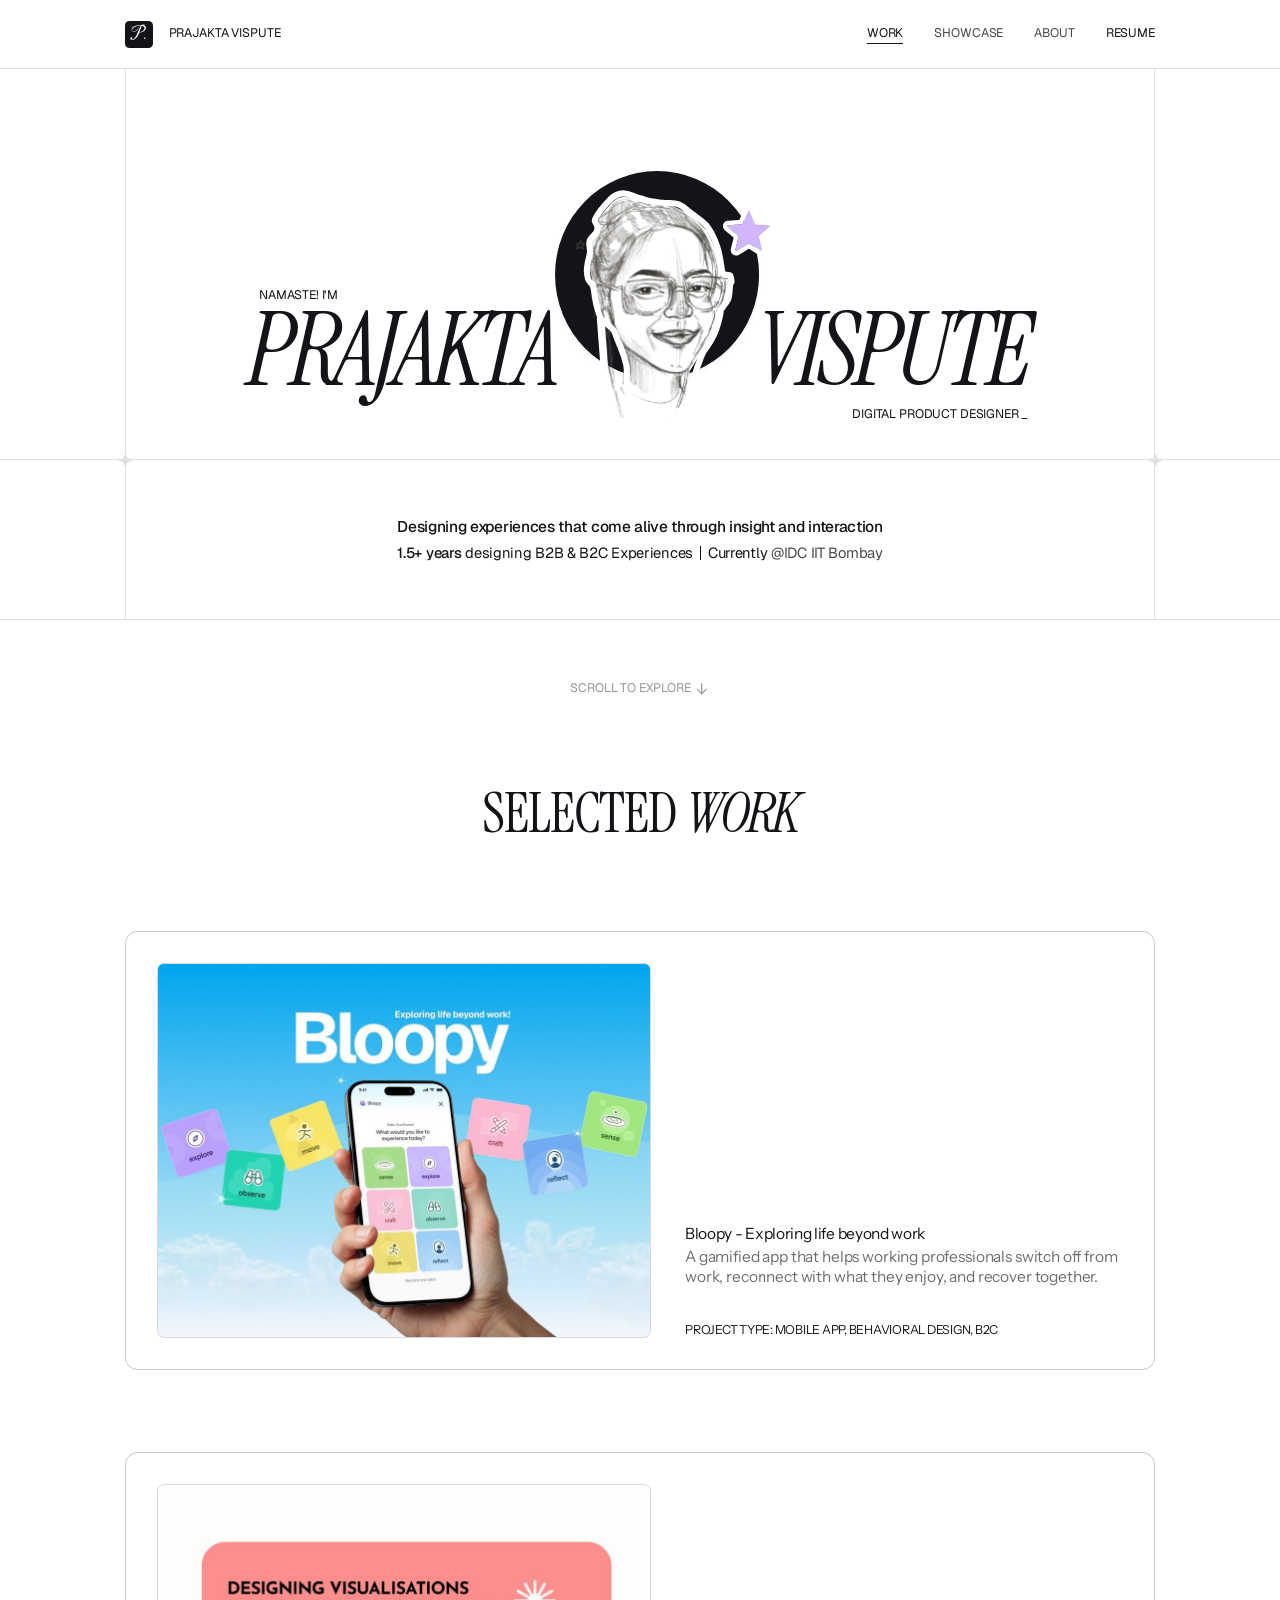
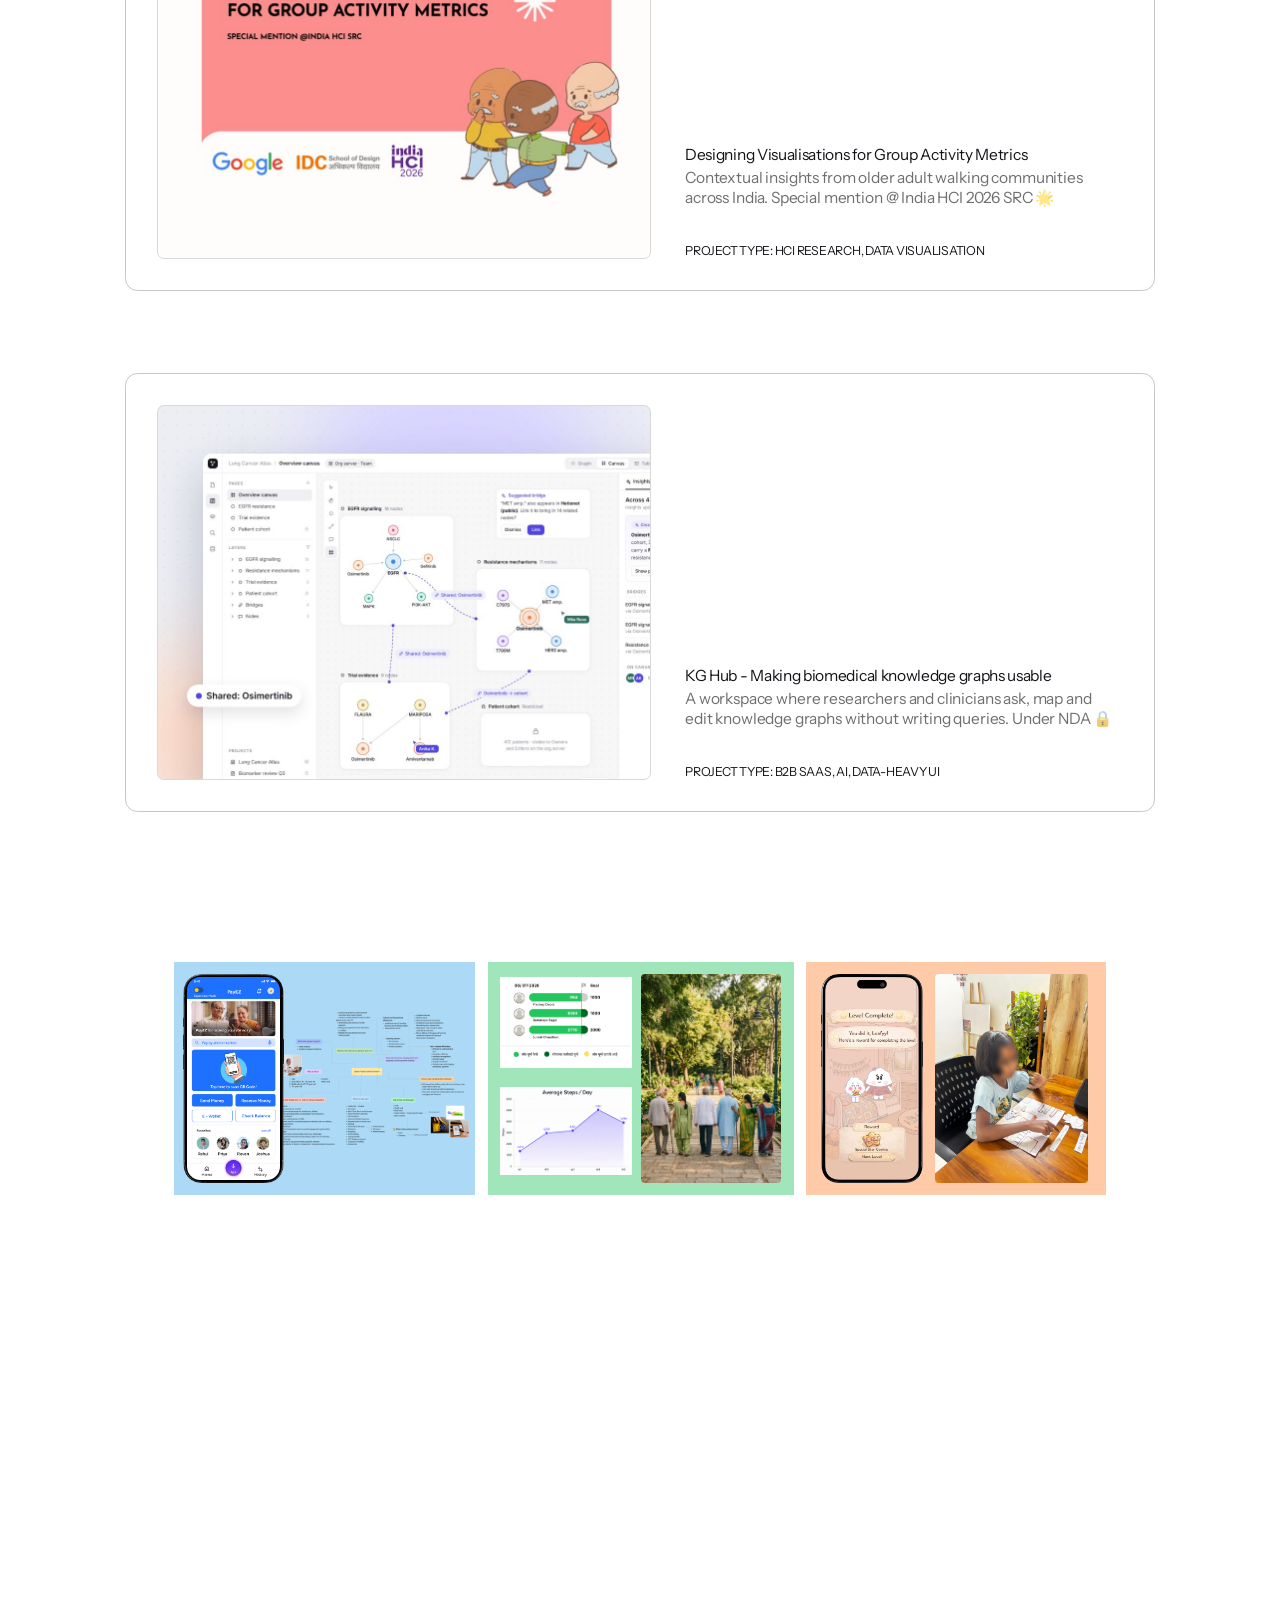
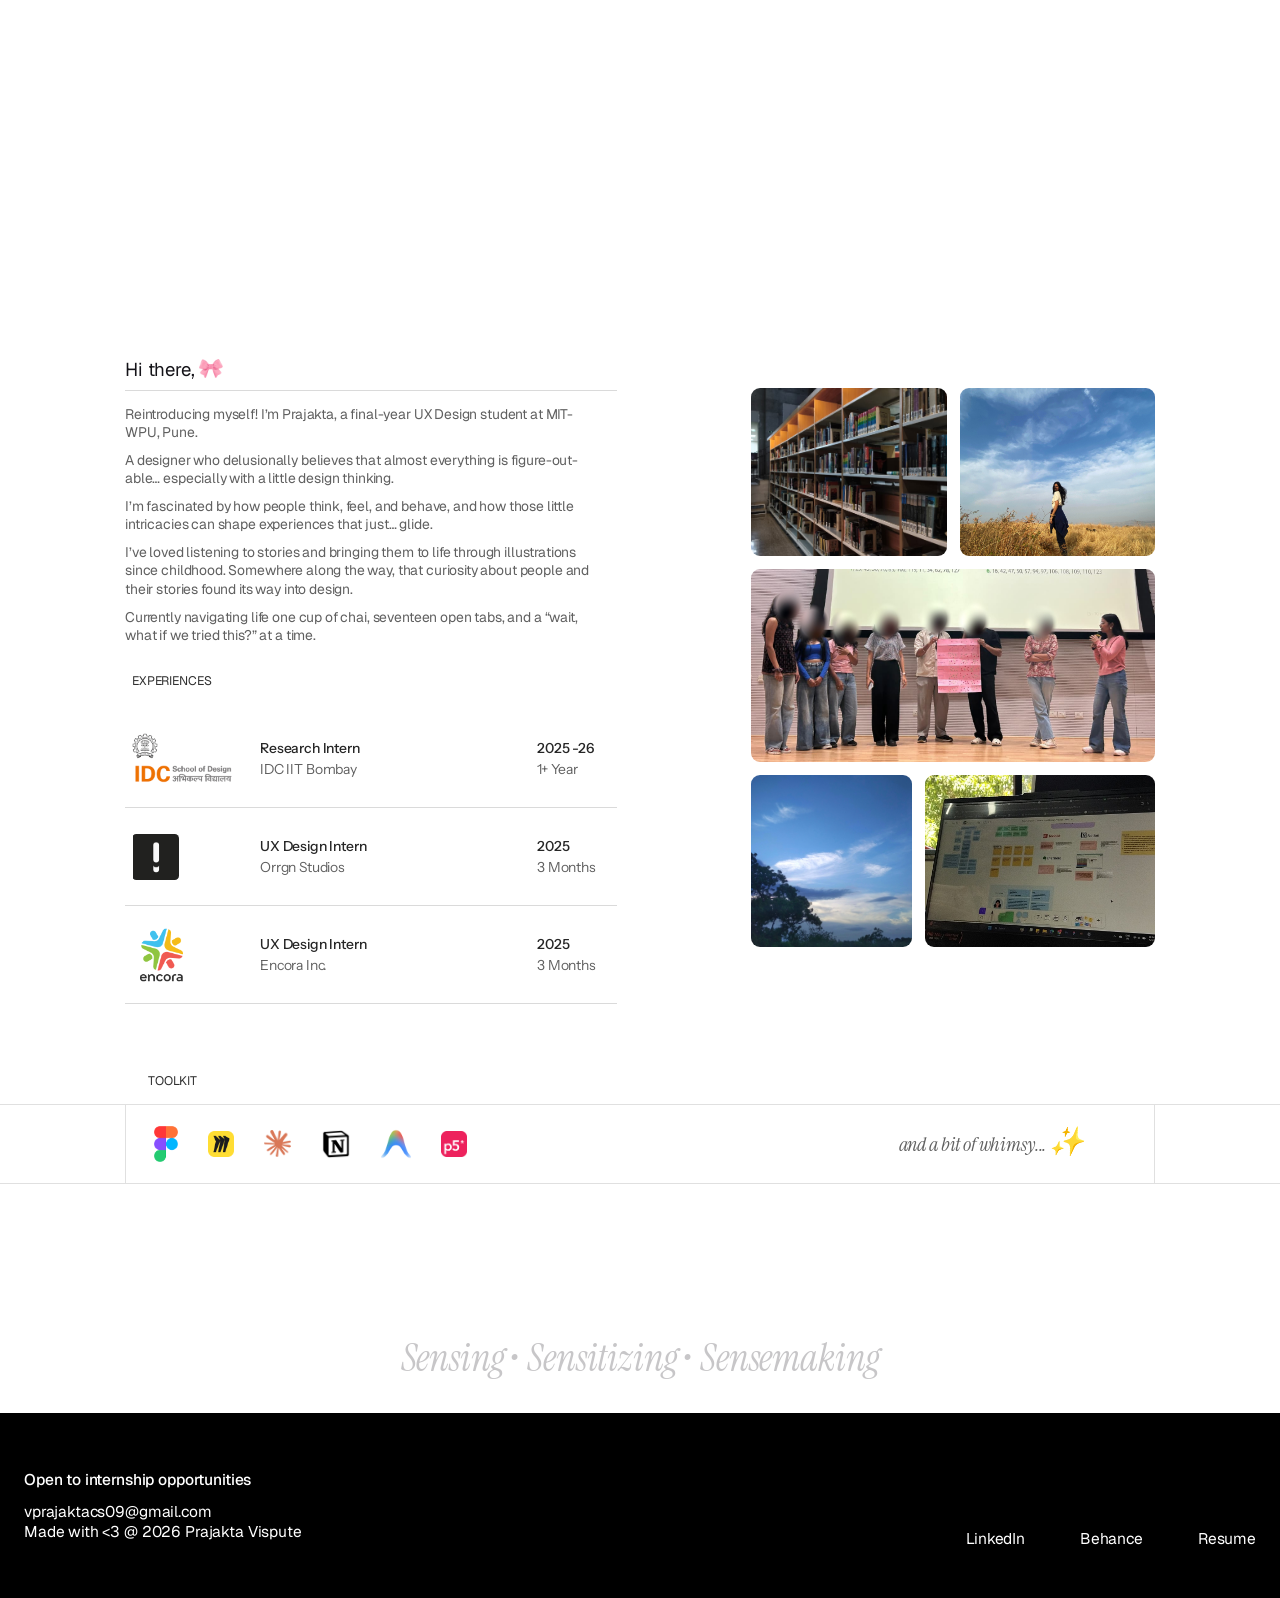
==== commit 834d753f: "Rewrite About section intro text Co-Authored-By: Claude Opus 5.5 <noreply@anthropic.com>" ====
--- a/index.html
+++ b/index.html
@@ -186,11 +186,11 @@
       <div class="container about__grid">
         <div class="about__text">
           <h2 class="about__hi">Hi there, <img src="assets/figma/about/about-bow-2.png" alt="" width="24" height="19" /></h2>
-          <p>Reintroducing, I’m Prajakta, final year ux design student from MIT WPU, Pune.</p>
-          <p>A designer who delusionally believes that everything is figure-out-able... especially with design thinking</p>
-          <p>Grounded in an understanding of how people think, feel, and behave, then shaping them into experiences where they just... glide.</p>
-          <p>Listening to stories- illustrating them - been fond of since childhood - practicing empathy (maybe but frame better)</p>
-          <p>sailing thru tea cups and multiple tabs on computer (something better)</p>
+          <p>Reintroducing myself! I’m Prajakta, a final-year UX Design student at MIT-WPU, Pune.</p>
+          <p>A designer who delusionally believes that almost everything is figure-out-able… especially with a little design thinking.</p>
+          <p>I’m fascinated by how people think, feel, and behave, and how those little intricacies can shape experiences that just… glide.</p>
+          <p>I’ve loved listening to stories and bringing them to life through illustrations since childhood. Somewhere along the way, that curiosity about people and their stories found its way into design.</p>
+          <p>Currently navigating life one cup of chai, seventeen open tabs, and a “wait, what if we tried this?” at a time.</p>
 
           <div class="experience">
             <h3 class="label">Experiences</h3>
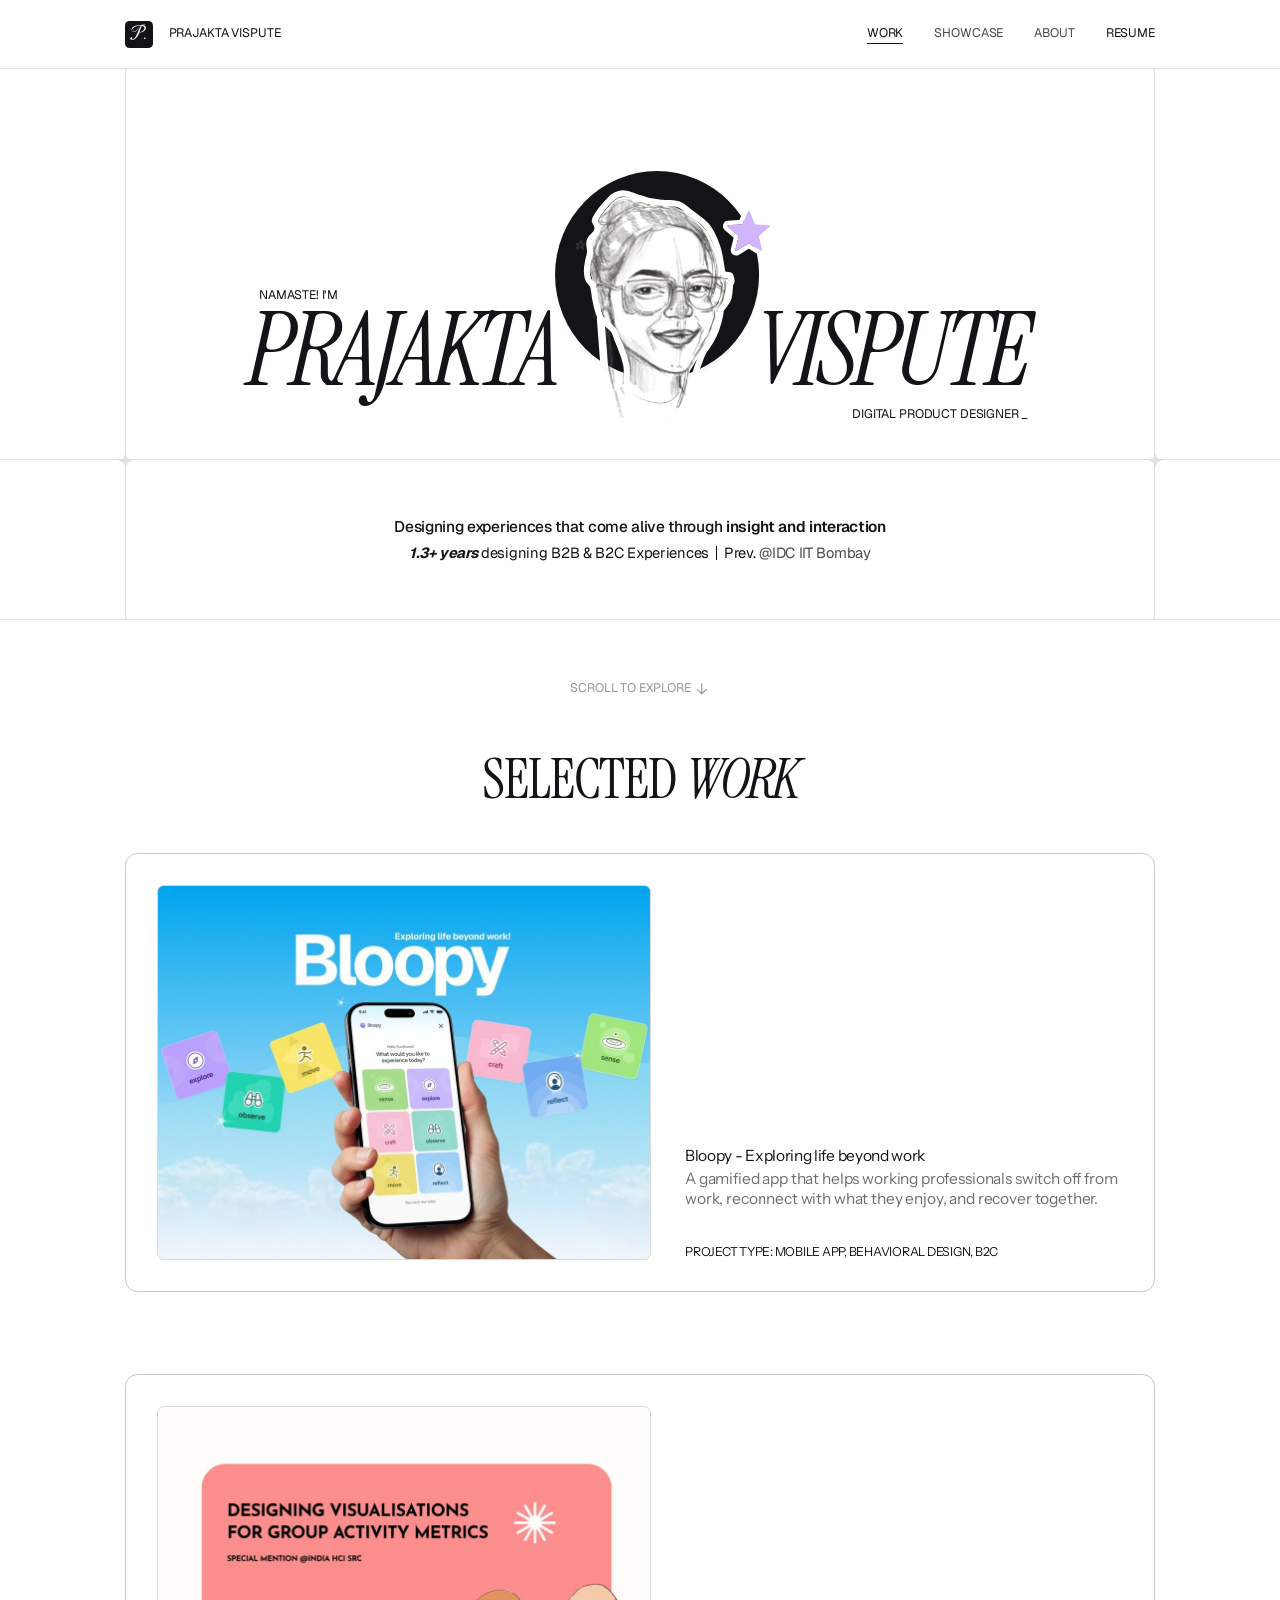
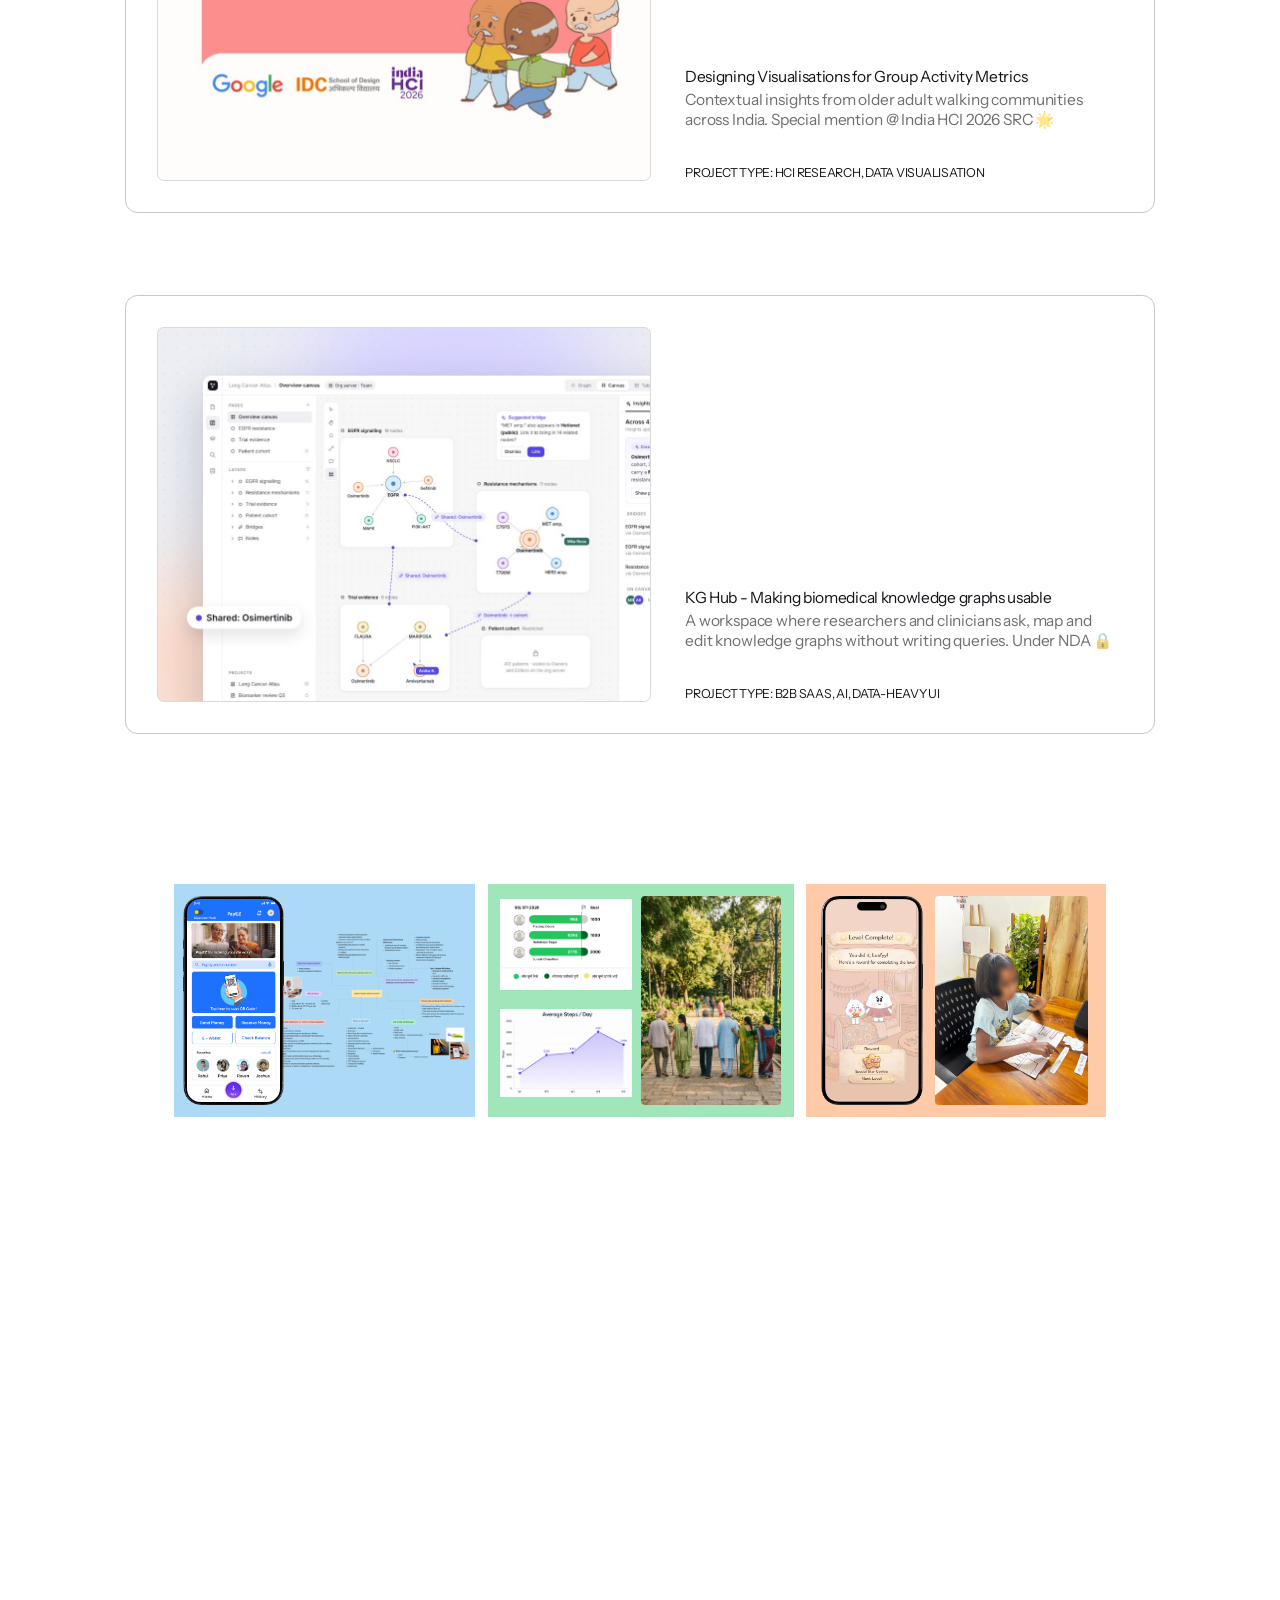
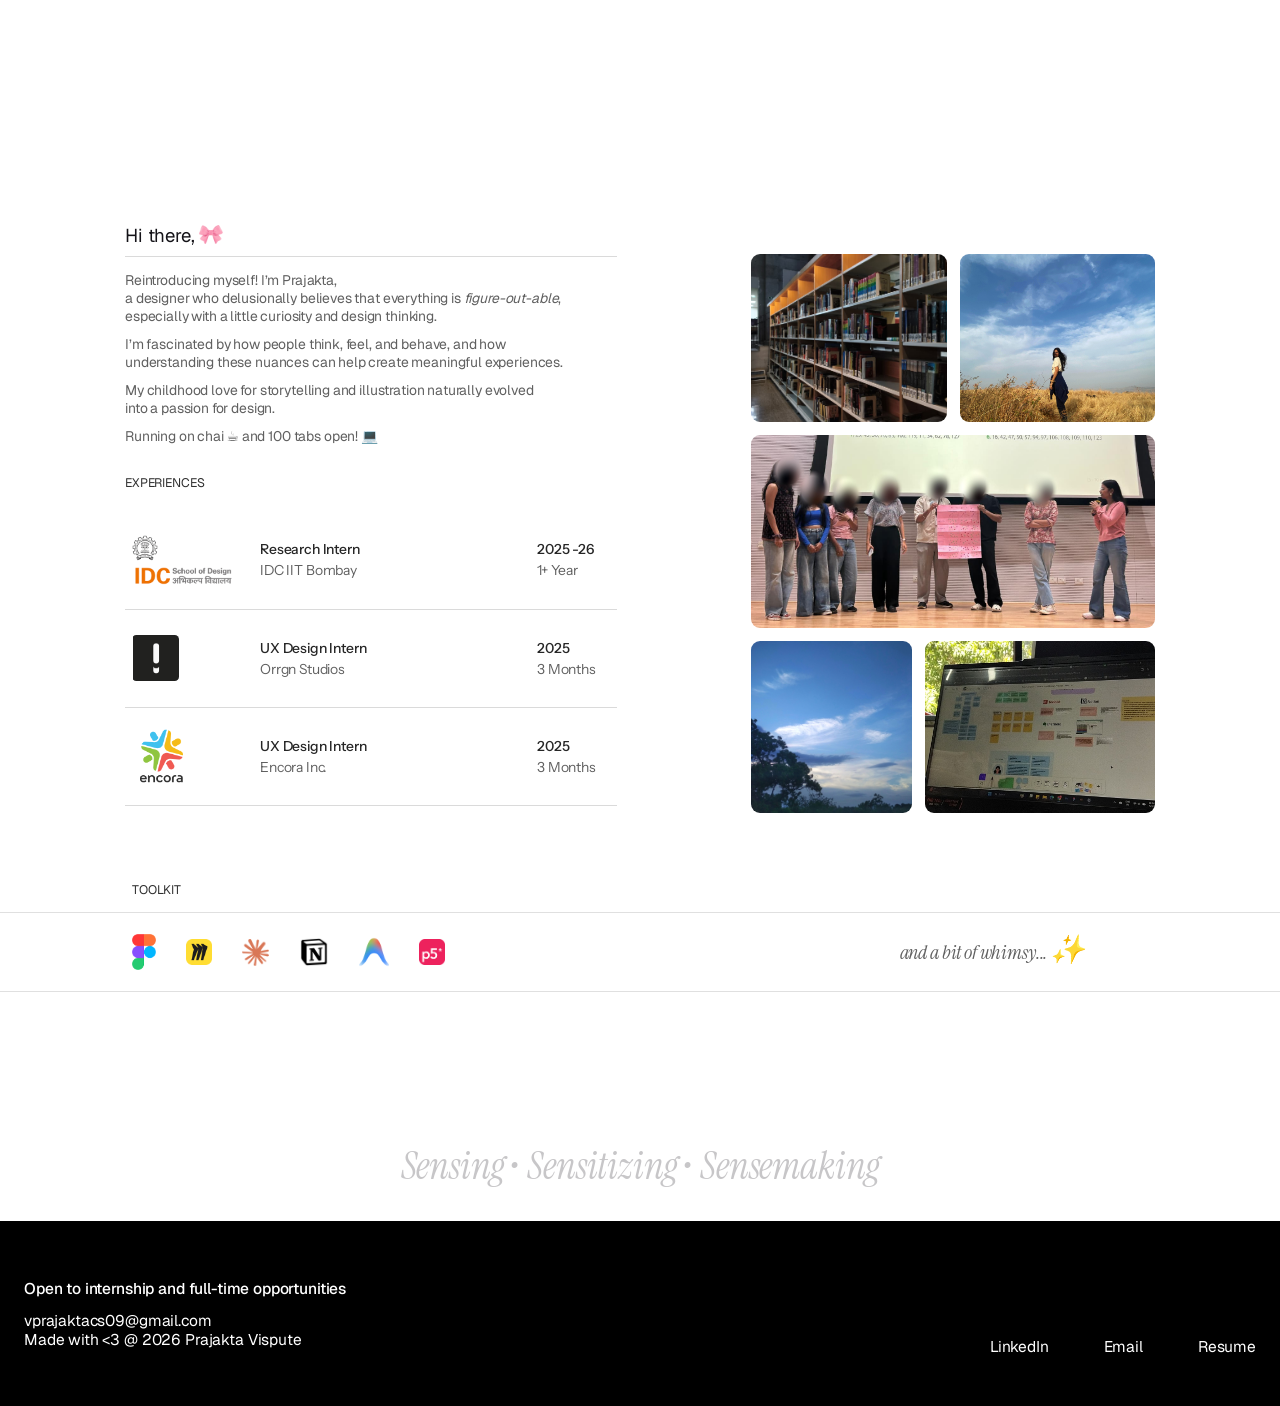
==== commit f7e00d35: "Refine cursor, hero, About, footer and project card styling - Replace the flower cursor with a plain" ====
--- a/index.html
+++ b/index.html
@@ -7,8 +7,8 @@
   <meta name="description" content="Prajakta Vispute — digital product designer. Designing experiences that come alive through insight and interaction." />
   <link rel="preconnect" href="https://fonts.googleapis.com" />
   <link rel="preconnect" href="https://fonts.gstatic.com" crossorigin />
-  <link href="https://fonts.googleapis.com/css2?family=Carattere&family=Geist:wght@400;500&family=Instrument+Sans:wght@400;500&family=Instrument+Serif:ital@0;1&family=Inter:wght@700&family=Newsreader:ital,wght@1,300&family=Outfit:wght@500&display=swap" rel="stylesheet" />
-  <link rel="stylesheet" href="css/styles.css?v=2" />
+  <link href="https://fonts.googleapis.com/css2?family=Carattere&family=Geist:wght@400;500;600;700&family=Instrument+Sans:wght@400;500&family=Instrument+Serif:ital@0;1&family=Inter:wght@700&family=Newsreader:ital,wght@1,300&family=Outfit:wght@500&display=swap" rel="stylesheet" />
+  <link rel="stylesheet" href="css/styles.css?v=67" />
 </head>
 <body>
 
@@ -23,7 +23,7 @@
         <a href="#work" class="nav__link is-active">Work</a>
         <a href="#showcase" class="nav__link">Showcase</a>
         <a href="#about" class="nav__link">About</a>
-        <a href="https://drive.google.com/drive/folders/1hAsbrjrW87Lb0qt52RB3qjIFTZk93kbB" class="nav__link nav__link--strong" target="_blank" rel="noopener">Resume</a>
+        <a href="https://drive.google.com/file/d/1J0Ts67zoITBpbDokfezfUWw4VvKQqxT0/view?usp=sharing" class="nav__link nav__link--strong" target="_blank" rel="noopener">Resume</a>
       </nav>
     </div>
   </header>
@@ -59,11 +59,14 @@
       </div>
 
       <div class="hero__band">
+        <!-- Hover-to-fill black side panels beside the tagline -->
+        <div class="hero__side hero__dark hero__dark--l" aria-hidden="true"><span class="hero__fill"></span></div>
+        <div class="hero__side hero__dark hero__dark--r" aria-hidden="true"><span class="hero__fill"></span></div>
         <svg class="sparkle sparkle--l" width="15" height="15" viewBox="0 0 15 15" aria-hidden="true"><path d="M7.3526 0L9.43223 5.27297L14.7052 7.3526L9.43223 9.43223L7.3526 14.7052L5.27297 9.43223L0 7.3526L5.27297 5.27297L7.3526 0Z" fill="#E0E0E0"/></svg>
         <svg class="sparkle sparkle--r" width="15" height="15" viewBox="0 0 15 15" aria-hidden="true"><path d="M7.3526 0L9.43223 5.27297L14.7052 7.3526L9.43223 9.43223L7.3526 14.7052L5.27297 9.43223L0 7.3526L5.27297 5.27297L7.3526 0Z" fill="#E0E0E0"/></svg>
         <div class="container hero__band-inner">
-          <p class="hero__tagline">Designing experiences that come alive through insight and interaction</p>
-          <p class="hero__meta"><strong>1.5+ years</strong> designing B2B &amp; B2C Experiences <span class="hero__bar" aria-hidden="true"></span> Currently <span class="muted">@IDC IIT Bombay</span></p>
+          <p class="hero__tagline">Designing experiences that come alive through <strong class="tagline-em">insight and interaction</strong></p>
+          <p class="hero__meta"><strong>1.3+ years</strong> designing B2B &amp; B2C Experiences <span class="hero__bar" aria-hidden="true"></span> Prev. <span class="muted">@IDC IIT Bombay</span></p>
         </div>
       </div>
 
@@ -79,7 +82,7 @@
         <h2 class="section-title reveal">Selected <em>Work</em></h2>
 
         <div class="projects">
-          <article class="project reveal">
+          <article class="project reveal" style="--card-hover: rgba(210, 239, 253, 0.5)">
             <a href="case-study-bloopy.html" class="project__link">
               <div class="project__thumb" style="background-image:url('assets/case-studies/bloopy/thumb.jpg')" role="img" aria-label="Bloopy app on a phone, surrounded by activity tiles"></div>
               <div class="project__info">
@@ -92,7 +95,7 @@
             </a>
           </article>
 
-          <article class="project reveal">
+          <article class="project reveal" style="--card-hover: rgba(252, 206, 200, 0.38)">
             <a href="case-study-gams.html" class="project__link">
               <div class="project__thumb" style="background-image:url('assets/case-studies/gams/thumb-slide.jpg')" role="img" aria-label="Illustration of three older men walking together"></div>
               <div class="project__info">
@@ -105,7 +108,7 @@
             </a>
           </article>
 
-          <article class="project reveal">
+          <article class="project reveal" style="--card-hover: rgba(222, 214, 252, 0.38)">
             <a href="case-study-kg.html" class="project__link">
               <div class="project__thumb" style="background-image:url('assets/case-studies/kg/thumb.jpg')" role="img" aria-label="KG Hub canvas with several knowledge graphs connected by shared entities"></div>
               <div class="project__info">
@@ -186,11 +189,10 @@
       <div class="container about__grid">
         <div class="about__text">
           <h2 class="about__hi">Hi there, <img src="assets/figma/about/about-bow-2.png" alt="" width="24" height="19" /></h2>
-          <p>Reintroducing myself! I’m Prajakta, a final-year UX Design student at MIT-WPU, Pune.</p>
-          <p>A designer who delusionally believes that almost everything is figure-out-able… especially with a little design thinking.</p>
-          <p>I’m fascinated by how people think, feel, and behave, and how those little intricacies can shape experiences that just… glide.</p>
-          <p>I’ve loved listening to stories and bringing them to life through illustrations since childhood. Somewhere along the way, that curiosity about people and their stories found its way into design.</p>
-          <p>Currently navigating life one cup of chai, seventeen open tabs, and a “wait, what if we tried this?” at a time.</p>
+          <p>Reintroducing myself! I’m Prajakta, <br />a designer who delusionally believes that everything is <em>figure-out-able</em>, <br />especially with a little curiosity and design thinking.</p>
+          <p>I’m fascinated by how people think, feel, and behave, and how <br />understanding these nuances can help create meaningful experiences.</p>
+          <p>My childhood love for storytelling and illustration naturally evolved <br />into a passion for design.</p>
+          <p>Running on chai ☕ and 100 tabs open! 💻</p>
 
           <div class="experience">
             <h3 class="label">Experiences</h3>
@@ -249,17 +251,17 @@
   <footer class="footer">
     <div class="footer__inner">
       <div>
-        <p class="footer__cta">Open to internship opportunities</p>
+        <p class="footer__cta">Open to internship and full-time opportunities</p>
         <p class="footer__small"><a href="mailto:vprajaktacs09@gmail.com">vprajaktacs09@gmail.com</a><br />Made with &lt;3 @ 2026 Prajakta Vispute</p>
       </div>
       <nav class="footer__links" aria-label="Social">
-        <a href="#" target="_blank" rel="noopener">LinkedIn</a>
-        <a href="#" target="_blank" rel="noopener">Behance</a>
-        <a href="https://drive.google.com/drive/folders/1hAsbrjrW87Lb0qt52RB3qjIFTZk93kbB" target="_blank" rel="noopener">Resume</a>
+        <a href="https://www.linkedin.com/in/prajakta-v-162b75238/" target="_blank" rel="noopener">LinkedIn</a>
+        <a href="mailto:vprajaktacs09@gmail.com">Email</a>
+        <a href="https://drive.google.com/file/d/1J0Ts67zoITBpbDokfezfUWw4VvKQqxT0/view?usp=sharing" target="_blank" rel="noopener">Resume</a>
       </nav>
     </div>
   </footer>
 
-  <script src="js/main.js?v=2"></script>
+  <script src="js/main.js?v=60"></script>
 </body>
 </html>
--- a/css/styles.css
+++ b/css/styles.css
@@ -36,28 +36,13 @@
 
 html { scroll-behavior: smooth; scroll-padding-top: calc(var(--nav-h) + 16px); }
 
-/* Flower cursor: the "16 16" is the click point (the flower's centre) */
-html {
-  cursor: url("../assets/cursor-flower.svg") 16 16, auto;
-}
-a, button, [role="button"], label, summary {
-  cursor: url("../assets/cursor-flower.svg") 16 16, pointer;
-}
-
-/* Flower trail behind the cursor (built in js/main.js) */
-.flower-trail {
-  position: fixed;
-  inset: 0;
-  z-index: 70;
-  pointer-events: none;
-  overflow: hidden;
-}
-.flower-trail__bloom {
-  position: absolute;
-  will-change: transform, opacity;
-  filter: drop-shadow(0 1px 2px rgba(20, 19, 24, 0.18));
-}
-.flower-trail__bloom svg { display: block; width: 100%; height: 100%; }
+/* Orange circle cursor everywhere: the "10 10" is the click point (the circle's centre) */
+html, body, * {
+  cursor: url("../assets/cursor-circle.svg?v=23") 10 10, auto;
+}
+a, a *, button, button *, [role="button"], label, summary {
+  cursor: url("../assets/cursor-circle.svg?v=23") 10 10, pointer;
+}
 
 body {
   margin: 0;
@@ -191,7 +176,7 @@
   white-space: nowrap;
 }
 .hero__name--first { left: 0; top: 45.2%; }
-.hero__name--last { left: 64.7%; top: 45.2%; letter-spacing: -0.045em; }
+.hero__name--last { left: 64.573%; top: 45.2%; letter-spacing: -0.045em; }
 .hero__portrait {
   left: 38.75%;
   top: 0;
@@ -211,7 +196,6 @@
   height: 390px; /* matches .hero__frame */
   width: calc((100% - min(var(--content), 100% - 2 * var(--gutter))) / 2);
   overflow: hidden;
-  cursor: none;
   z-index: 1;
 }
 .hero__side--l { left: 0; }
@@ -258,6 +242,20 @@
   transition: scale 0.25s var(--ease);
 }
 .pencil-cursor.is-on { scale: 1; }
+/* Pencil cursor retired: the dot cursor is used everywhere, including the hero side panels */
+.pencil-cursor { display: none; }
+
+/* Black panels beside the tagline band: same paint-in effect, filled black */
+.hero__side.hero__dark {
+  top: 0;
+  height: 100%;
+}
+.hero__dark--l { left: 0; }
+.hero__dark--r { right: 0; }
+.hero__dark .hero__fill { background-color: #000; }
+/* rounded inner corner next to the sparkle */
+.hero__dark--l .hero__fill { border-top-right-radius: 8px; }
+.hero__dark--r .hero__fill { border-top-left-radius: 8px; }
 
 @media (hover: none), (max-width: 640px) {
   .hero__side, .pencil-cursor { display: none; }
@@ -291,11 +289,13 @@
   letter-spacing: -0.02em;
   text-wrap: balance;
 }
+/* The tagline is already medium (500), so the key phrase steps up to semibold (600) */
+.tagline-em { font-weight: 600; }
 .hero__meta {
   font: 400 14.7px/1.31 var(--sans);
   letter-spacing: -0.02em;
 }
-.hero__meta strong { font-weight: 500; }
+.hero__meta strong { font-weight: 700; font-style: italic; }
 .hero__bar {
   display: inline-block;
   width: 1.5px;
@@ -323,11 +323,11 @@
 @keyframes nudge { 50% { transform: translateY(3px); } }
 
 /* ---------- Selected work ---------- */
-.work { padding: 60px 0 40px; }
+.work { padding: 40px 0 40px; }
 .section-title {
-  margin-bottom: 70px;
+  margin-bottom: 40px;
   text-align: center;
-  font: 400 56px/1.7 var(--serif);
+  font: 400 56px/1.2 var(--serif);
   text-transform: uppercase;
   letter-spacing: -1.1px;
 }
@@ -337,11 +337,12 @@
 .project {
   border: 0.77px solid var(--card-border);
   border-radius: 12.4px;
-  transition: box-shadow 0.4s var(--ease), transform 0.4s var(--ease);
+  transition: background-color 0.4s var(--ease), transform 0.4s var(--ease);
 }
 .project:hover {
-  transform: translateY(-4px);
-  box-shadow: 0 1px 2px rgba(0, 0, 0, 0.06), 0 8px 24px rgba(0, 0, 0, 0.06);
+  transform: translateY(-4px); /* lifts slightly; the border stays light grey */
+  /* each card can set --card-hover (in index.html) to a colour from its own thumbnail */
+  background-color: var(--card-hover, transparent);
 }
 .project__link {
   display: flex;
@@ -399,7 +400,7 @@
 }
 
 /* ---------- About ---------- */
-.about { padding: 140px 0 70px; }
+.about { padding: 84px 0 70px; } /* 60px below the gallery + 84px (+ the 'Craftmaxxxing!' line's own spacing) = 150px, matching the gap above the gallery */
 .about__grid {
   display: grid;
   grid-template-columns: minmax(0, 492px) minmax(0, 404px);
@@ -417,7 +418,7 @@
   font: 400 18.6px/1.2 var(--sans);
 }
 .about__text p {
-  max-width: 468px;
+  max-width: none; /* lines break exactly where the <br>s are */
   margin-bottom: 10px;
   font-size: 13.9px;
   line-height: 1.3;
@@ -447,7 +448,7 @@
 .about__photos .ph-laptop  { grid-column: 6 / 13; }
 
 .experience { margin-top: 30px; }
-.experience .label { padding-left: 7px; margin-bottom: 20px; }
+.experience .label { padding-left: 0; margin-bottom: 20px; } /* lines up with the About paragraphs */
 .experience__list { border-bottom: 0.77px solid var(--line-soft); }
 .exp {
   display: grid;
@@ -467,7 +468,7 @@
 
 /* ---------- Toolkit ---------- */
 .toolkit { padding-top: 0; }
-.toolkit .label { padding-left: 23px; margin-bottom: 14px; }
+.toolkit .label { padding-left: 7px; margin-bottom: 14px; }
 .toolkit__band {
   border-top: 0.77px solid var(--line);
   border-bottom: 0.77px solid var(--line);
@@ -478,8 +479,7 @@
   align-items: center;
   justify-content: space-between;
   gap: 24px;
-  padding: 0 70px 0 28px;
-  border-inline: 0.77px solid var(--line);
+  padding: 0 70px 0 7px; /* left edge lines up with the Experience logos */
 }
 .toolkit__icons { display: flex; align-items: center; gap: 30px; }
 .toolkit__icons img { transition: transform 0.35s var(--ease); }
@@ -538,10 +538,11 @@
   .project__thumb { width: 100%; }
   .about__grid { grid-template-columns: 1fr; }
   .about__photos { max-width: 404px; }
-  .toolkit__inner { padding: 16px 20px; flex-wrap: wrap; }
+  .toolkit__inner { padding: 16px 20px 16px 7px; flex-wrap: wrap; }
 }
 
 @media (max-width: 640px) {
+  .about__text p br { display: none; } /* let the About text wrap naturally on phones */
   :root { --gutter: 16px; }
   .nav__links { gap: 16px; }
   .brand__name { display: none; }
@@ -550,12 +551,11 @@
   .hero__hello { transform: translateY(-110%); }
   .hero__role { transform: translateY(40%); }
   .hero__bar { display: none; }
-  .section-title { font-size: 40px; margin-bottom: 40px; }
+  .section-title { font-size: 40px; margin-bottom: 28px; }
   .projects { gap: 40px; }
   .gallery__row { flex-direction: column; }
   .tile { flex: none; width: 100%; }
   .craft { font-size: 32px; }
-  .about { padding-top: 90px; }
   .exp { grid-template-columns: 72px 1fr auto; padding-right: 4px; }
   .exp__logo img { max-width: 64px; height: auto; }
   .toolkit__icons { gap: 20px; flex-wrap: wrap; }
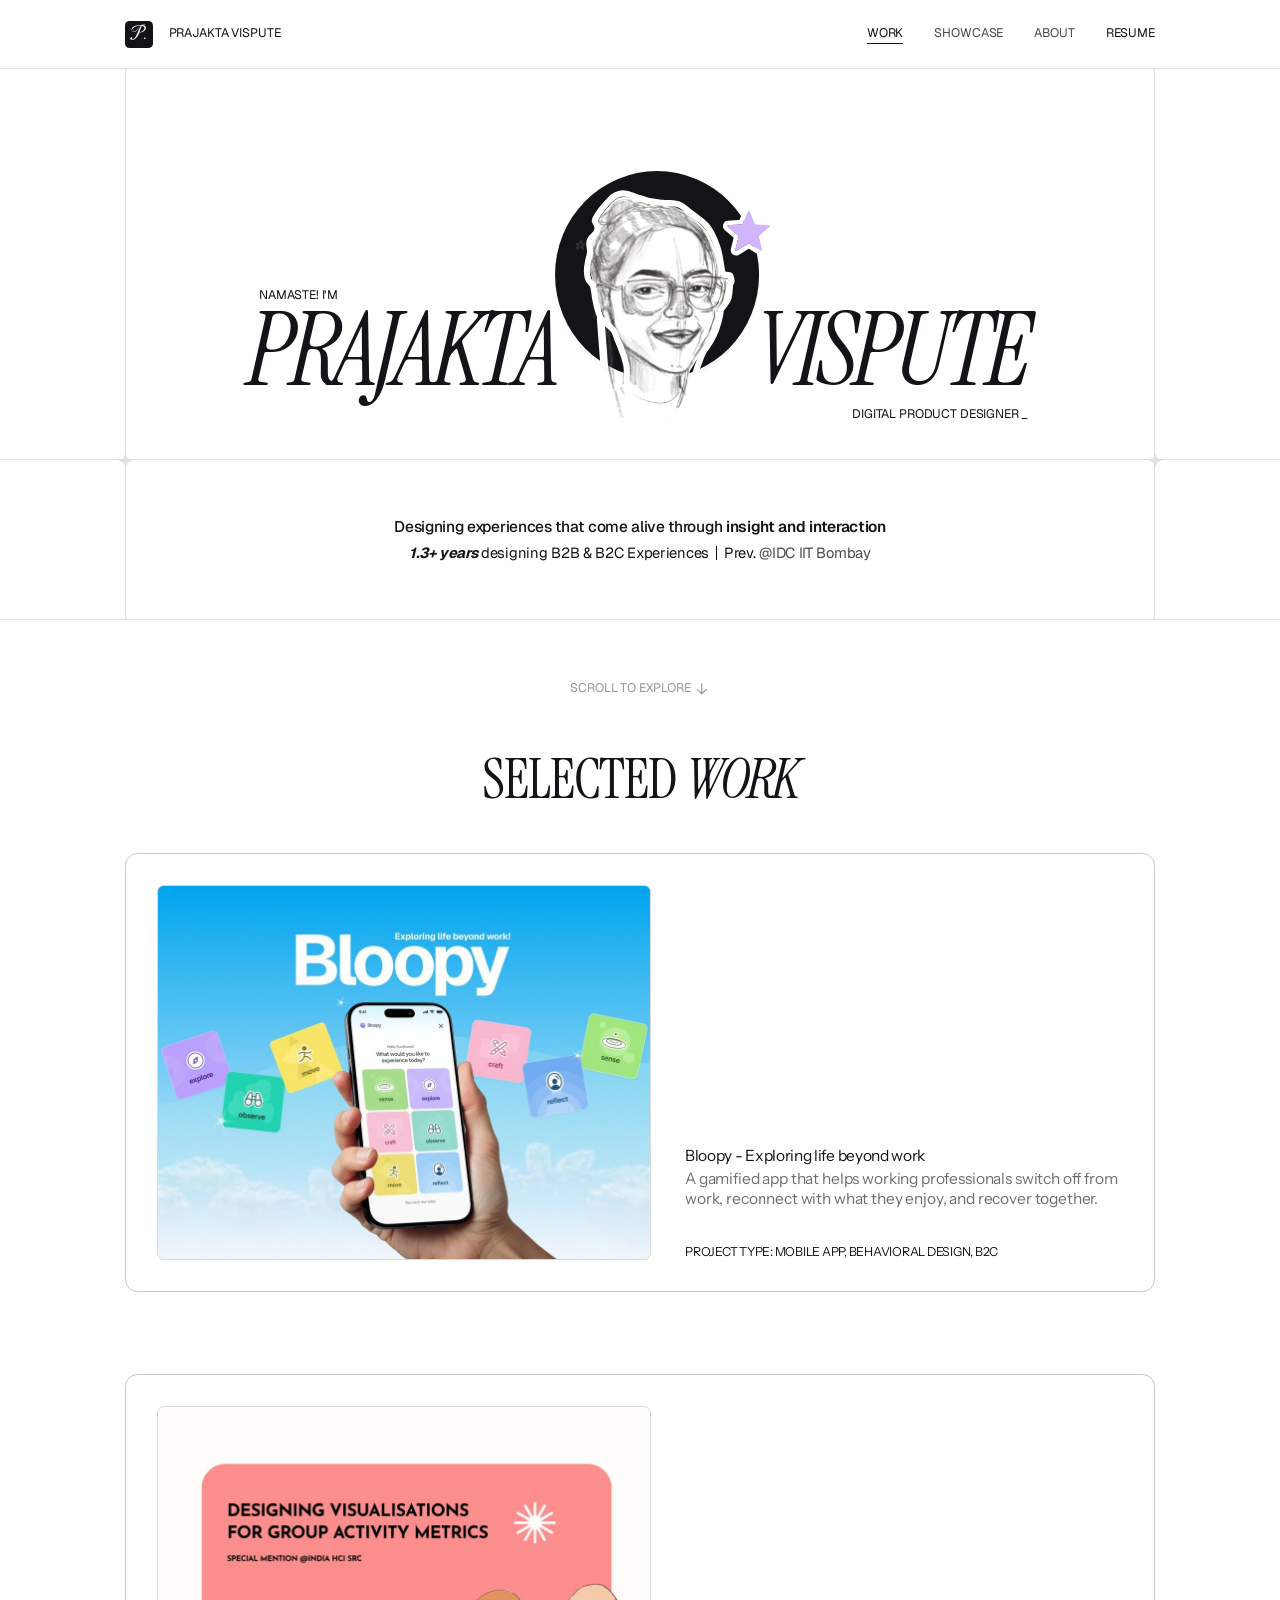
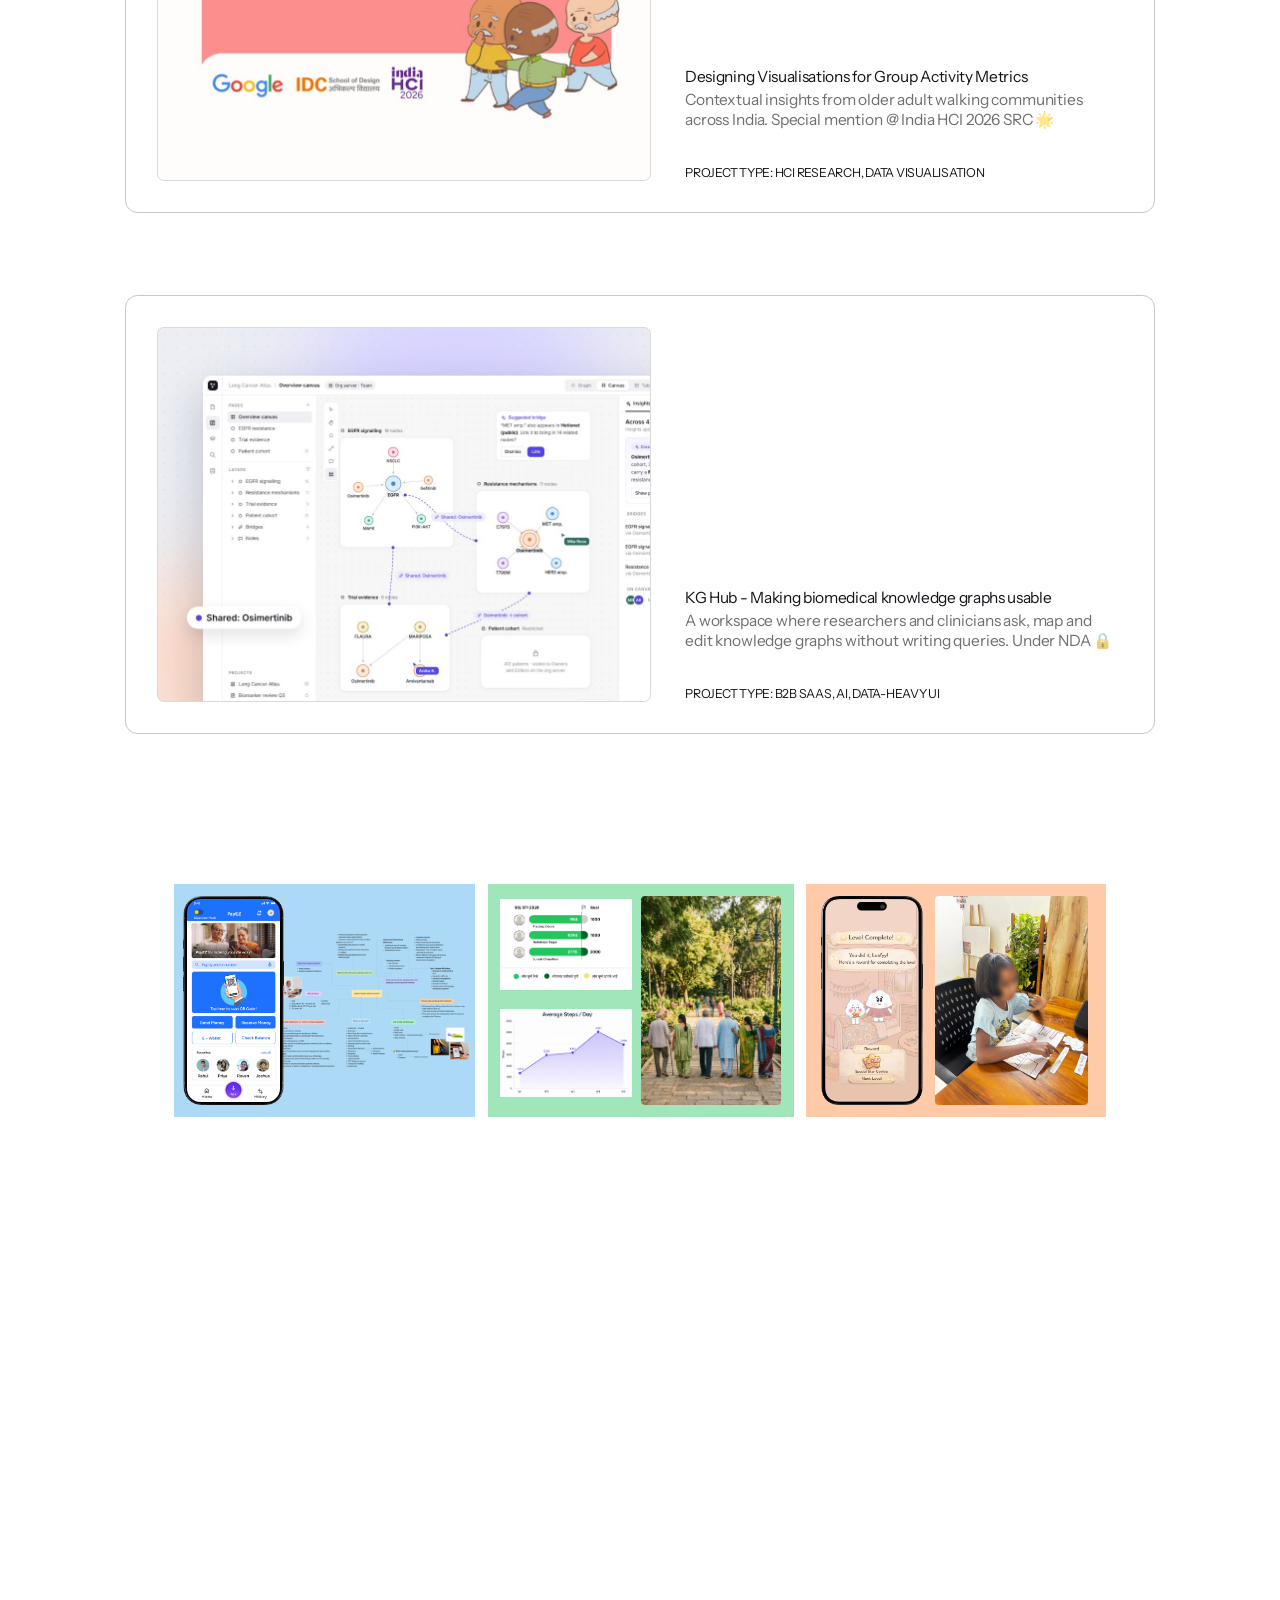
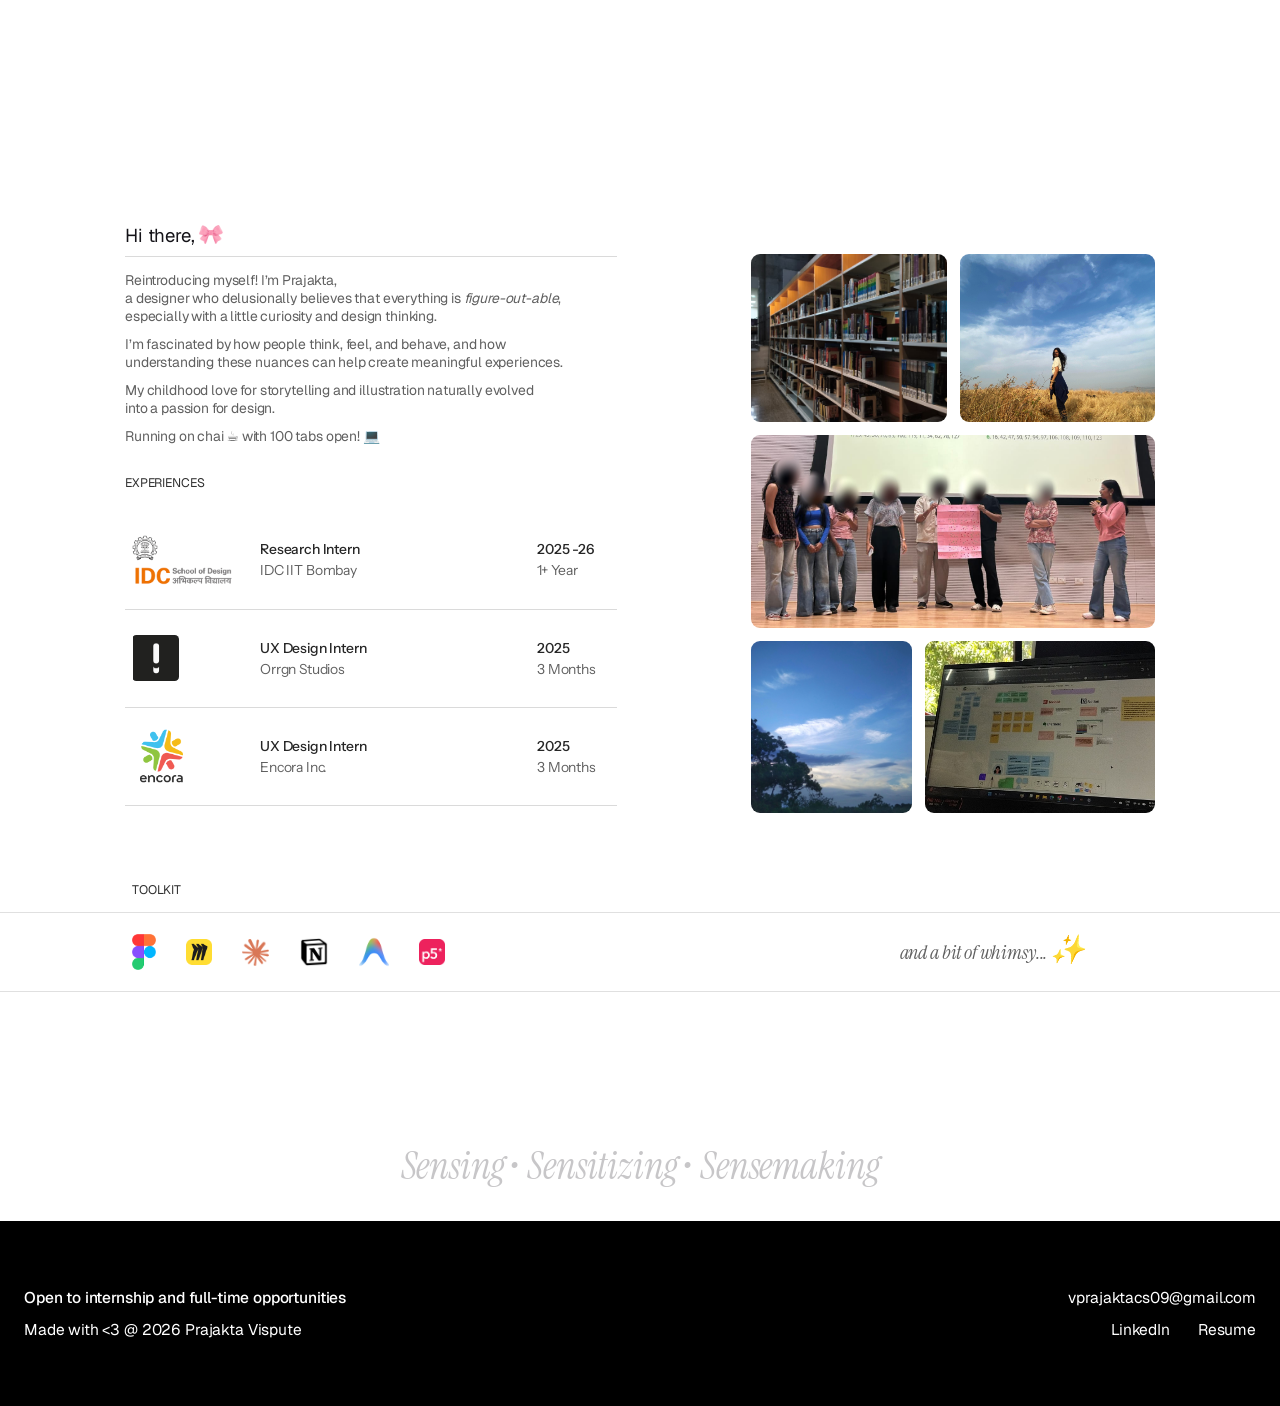
==== commit f39ce235: "Add portrait favicon, VIEW cursor on project cards, footer and copy tweaks - Add a circular portrait" ====
--- a/index.html
+++ b/index.html
@@ -7,8 +7,12 @@
   <meta name="description" content="Prajakta Vispute — digital product designer. Designing experiences that come alive through insight and interaction." />
   <link rel="preconnect" href="https://fonts.googleapis.com" />
   <link rel="preconnect" href="https://fonts.gstatic.com" crossorigin />
+  <link rel="icon" href="favicon.ico?v=7" sizes="any" />
+  <link rel="icon" type="image/png" sizes="32x32" href="assets/favicon/favicon-32.png?v=7" />
+  <link rel="icon" type="image/png" sizes="512x512" href="assets/favicon/favicon-512.png?v=7" />
+  <link rel="apple-touch-icon" sizes="180x180" href="assets/favicon/apple-touch-icon.png?v=7" />
   <link href="https://fonts.googleapis.com/css2?family=Carattere&family=Geist:wght@400;500;600;700&family=Instrument+Sans:wght@400;500&family=Instrument+Serif:ital@0;1&family=Inter:wght@700&family=Newsreader:ital,wght@1,300&family=Outfit:wght@500&display=swap" rel="stylesheet" />
-  <link rel="stylesheet" href="css/styles.css?v=67" />
+  <link rel="stylesheet" href="css/styles.css?v=81" />
 </head>
 <body>
 
@@ -82,7 +86,7 @@
         <h2 class="section-title reveal">Selected <em>Work</em></h2>
 
         <div class="projects">
-          <article class="project reveal" style="--card-hover: rgba(210, 239, 253, 0.5)">
+          <article class="project reveal">
             <a href="case-study-bloopy.html" class="project__link">
               <div class="project__thumb" style="background-image:url('assets/case-studies/bloopy/thumb.jpg')" role="img" aria-label="Bloopy app on a phone, surrounded by activity tiles"></div>
               <div class="project__info">
@@ -95,7 +99,7 @@
             </a>
           </article>
 
-          <article class="project reveal" style="--card-hover: rgba(252, 206, 200, 0.38)">
+          <article class="project reveal">
             <a href="case-study-gams.html" class="project__link">
               <div class="project__thumb" style="background-image:url('assets/case-studies/gams/thumb-slide.jpg')" role="img" aria-label="Illustration of three older men walking together"></div>
               <div class="project__info">
@@ -108,7 +112,7 @@
             </a>
           </article>
 
-          <article class="project reveal" style="--card-hover: rgba(222, 214, 252, 0.38)">
+          <article class="project reveal">
             <a href="case-study-kg.html" class="project__link">
               <div class="project__thumb" style="background-image:url('assets/case-studies/kg/thumb.jpg')" role="img" aria-label="KG Hub canvas with several knowledge graphs connected by shared entities"></div>
               <div class="project__info">
@@ -192,7 +196,7 @@
           <p>Reintroducing myself! I’m Prajakta, <br />a designer who delusionally believes that everything is <em>figure-out-able</em>, <br />especially with a little curiosity and design thinking.</p>
           <p>I’m fascinated by how people think, feel, and behave, and how <br />understanding these nuances can help create meaningful experiences.</p>
           <p>My childhood love for storytelling and illustration naturally evolved <br />into a passion for design.</p>
-          <p>Running on chai ☕ and 100 tabs open! 💻</p>
+          <p>Running on chai ☕ with 100 tabs open! 💻</p>
 
           <div class="experience">
             <h3 class="label">Experiences</h3>
@@ -252,13 +256,15 @@
     <div class="footer__inner">
       <div>
         <p class="footer__cta">Open to internship and full-time opportunities</p>
-        <p class="footer__small"><a href="mailto:vprajaktacs09@gmail.com">vprajaktacs09@gmail.com</a><br />Made with &lt;3 @ 2026 Prajakta Vispute</p>
-      </div>
-      <nav class="footer__links" aria-label="Social">
-        <a href="https://www.linkedin.com/in/prajakta-v-162b75238/" target="_blank" rel="noopener">LinkedIn</a>
-        <a href="mailto:vprajaktacs09@gmail.com">Email</a>
-        <a href="https://drive.google.com/file/d/1J0Ts67zoITBpbDokfezfUWw4VvKQqxT0/view?usp=sharing" target="_blank" rel="noopener">Resume</a>
-      </nav>
+        <p class="footer__small">Made with &lt;3 @ 2026 Prajakta Vispute</p>
+      </div>
+      <div class="footer__right">
+        <a class="footer__email" href="mailto:vprajaktacs09@gmail.com">vprajaktacs09@gmail.com</a>
+        <nav class="footer__links" aria-label="Social">
+          <a href="https://www.linkedin.com/in/prajakta-v-162b75238/" target="_blank" rel="noopener">LinkedIn</a>
+          <a href="https://drive.google.com/file/d/1J0Ts67zoITBpbDokfezfUWw4VvKQqxT0/view?usp=sharing" target="_blank" rel="noopener">Resume</a>
+        </nav>
+      </div>
     </div>
   </footer>
 
--- a/css/styles.css
+++ b/css/styles.css
@@ -42,6 +42,10 @@
 }
 a, a *, button, button *, [role="button"], label, summary {
   cursor: url("../assets/cursor-circle.svg?v=23") 10 10, pointer;
+}
+/* Over a project card the cursor itself becomes an orange "VIEW" pill ("40 14" = its centre) */
+.project, .project * {
+  cursor: url("../assets/cursor-view.svg?v=8") 40 14, pointer;
 }
 
 body {
@@ -337,12 +341,10 @@
 .project {
   border: 0.77px solid var(--card-border);
   border-radius: 12.4px;
-  transition: background-color 0.4s var(--ease), transform 0.4s var(--ease);
+  transition: transform 0.4s var(--ease);
 }
 .project:hover {
-  transform: translateY(-4px); /* lifts slightly; the border stays light grey */
-  /* each card can set --card-hover (in index.html) to a colour from its own thumbnail */
-  background-color: var(--card-hover, transparent);
+  transform: translateY(-4px); /* lifts slightly; stays white with a light-grey border */
 }
 .project__link {
   display: flex;
@@ -512,9 +514,18 @@
 .footer__cta { font: 500 15.5px/1.24 var(--sans); }
 .footer__small { margin-top: 13px; font-size: 15.5px; line-height: 1.24; }
 .footer a { text-decoration: none; }
-.footer__links { display: flex; gap: 55px; align-self: flex-end; margin-bottom: 49px; font-size: 15.5px; }
-.footer__links a { position: relative; }
-.footer__links a::after {
+/* Right side mirrors the left: email on the "Open to …" line, LinkedIn + Resume on the "Made with" line */
+.footer__right {
+  display: flex;
+  flex-direction: column;
+  align-items: flex-end;
+  gap: 13px;
+  font-size: 15.5px;
+  line-height: 1.24;
+}
+.footer__links { display: flex; gap: 28px; }
+.footer__links a, .footer__email { position: relative; }
+.footer__links a::after, .footer__email::after {
   content: "";
   position: absolute;
   left: 0; right: 0; bottom: -2px;
@@ -524,7 +535,7 @@
   transform-origin: left;
   transition: transform 0.35s var(--ease);
 }
-.footer__links a:hover::after { transform: scaleX(1); }
+.footer__links a:hover::after, .footer__email:hover::after { transform: scaleX(1); }
 
 /* ---------- Reveal on scroll ---------- */
 .reveal { opacity: 0; transform: translateY(24px); transition: opacity 0.8s var(--ease), transform 0.8s var(--ease); }
@@ -561,7 +572,8 @@
   .toolkit__icons { gap: 20px; flex-wrap: wrap; }
   .motto { font-size: 26px; padding-top: 90px; }
   .footer__inner { flex-direction: column; align-items: flex-start; justify-content: center; padding: 40px 0; }
-  .footer__links { align-self: flex-start; margin: 0; gap: 28px; }
+  .footer__right { align-items: flex-start; }
+  .footer__links { gap: 28px; }
 }
 
 @media (prefers-reduced-motion: reduce) {
